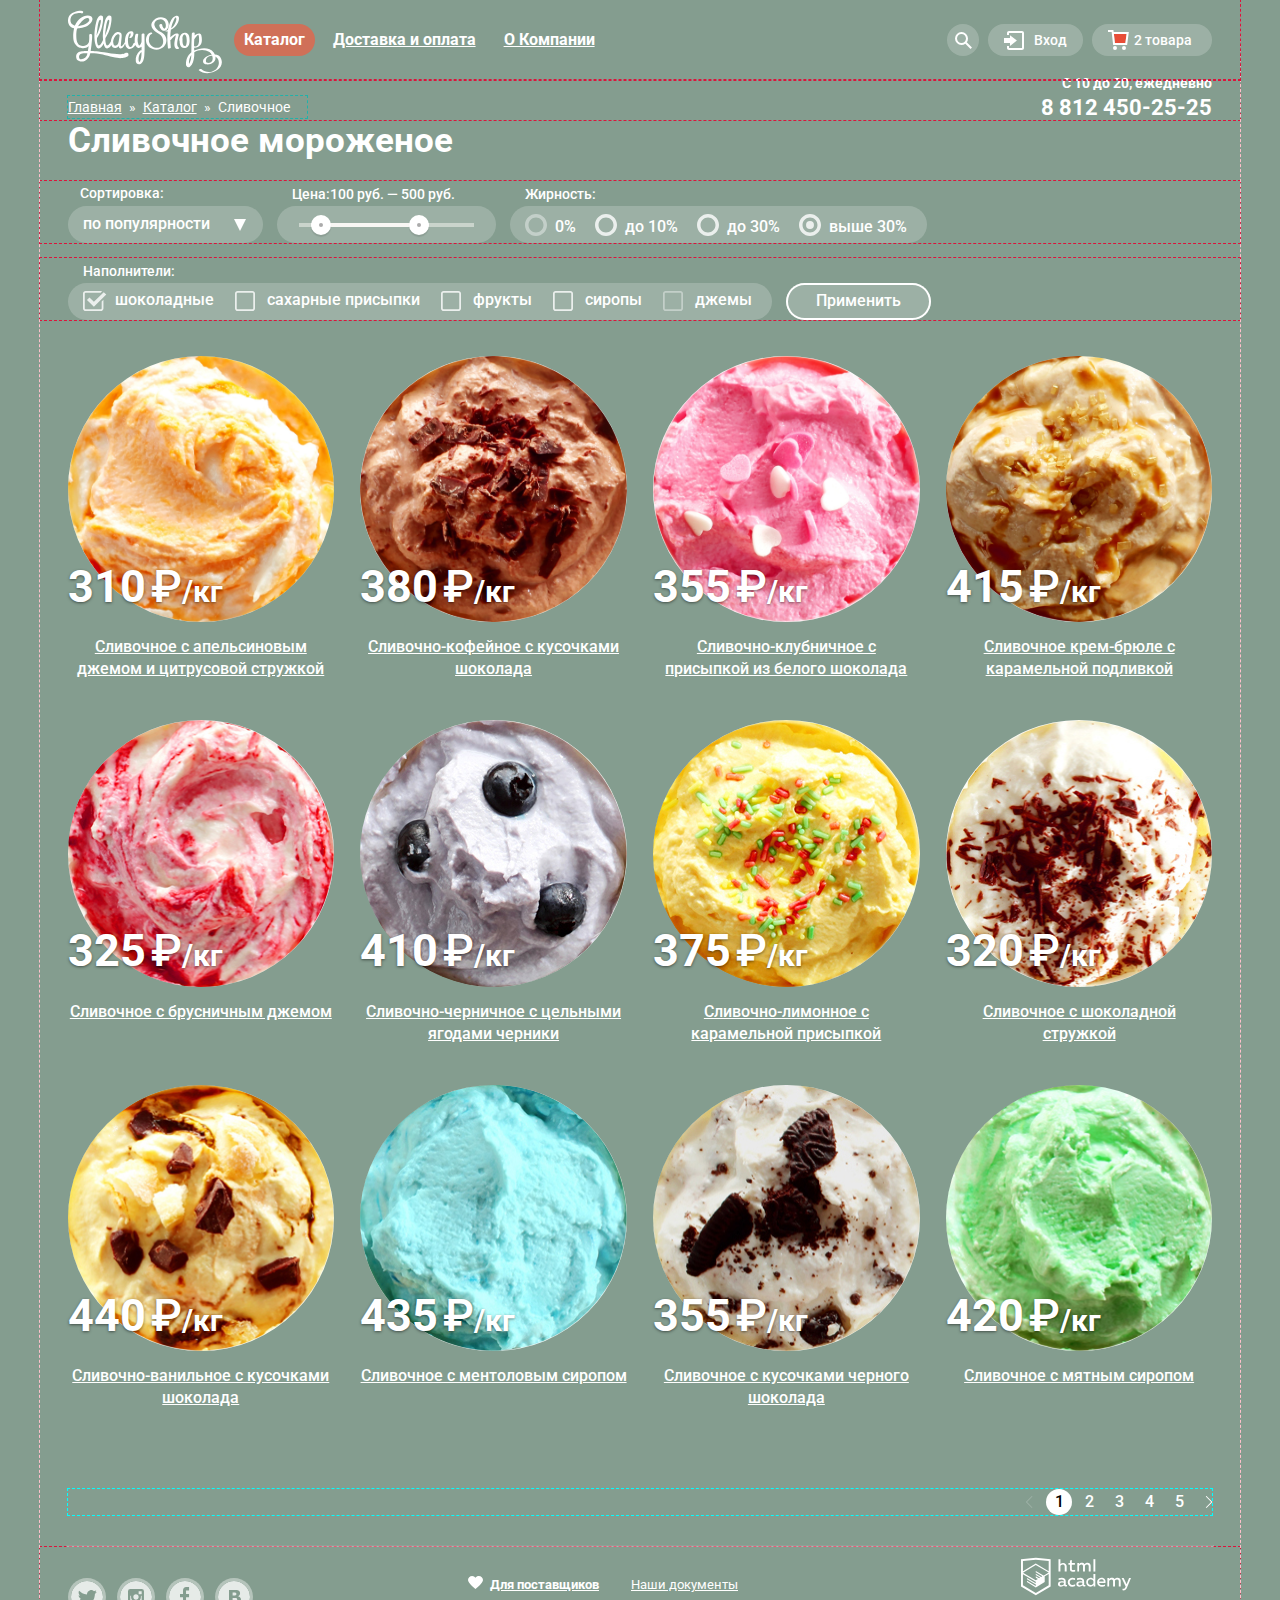
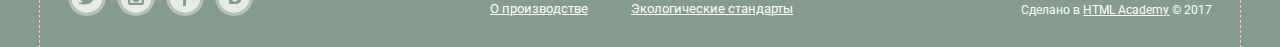
==== catalog.html @ e8a32061 "Исправлены глобальные стили. Сделан фильтр цены в каталоге. Мелкие исправления." ====
<!DOCTYPE html>
<html lang="ru">

<head>
  <meta charset="UTF-8">
  <title>Каталог</title>
  <link href="https://fonts.googleapis.com/css?family=Roboto:400,500,700&amp;subset=cyrillic" rel="stylesheet">
  <link rel="stylesheet" href="css/normalize.min.css">
  <link rel="stylesheet" href="css/style.css">
</head>

<body>
  <div class="page-wrapper">
    <header class="main-header flex-row">
      <a href="index.html" class="main-logo" aria-label="Ссылка на главную страницу">
        <img src="img/gllacy-logo.svg" width="154px" height="64px" alt="Gllacy logo" class="main-logo__img">
      </a>
      <ul class="main-menu" aria-label="Навигация по сайту" tabindex="0">
        <li class="main-menu__item main-menu__item--active">
          <a href="catalog.html">Каталог</a>
          <ul class="main-submenu">
            <li class="main-submenu__item main-submenu__item--lead">
              <a href="#">Новинки</a>
            </li>
            <li class="main-submenu__item main-submenu__item--divider"></li>
            <li class="main-submenu__item main-submenu__item--active">
              <a href="#">Сливочные</a>
            </li>
            <li class="main-submenu__item">
              <a href="#">Щербеты</a>
            </li>
            <li class="main-submenu__item">
              <a href="#">Фруктовый лёд</a>
            </li>
            <li class="main-submenu__item">
              <a href="#">Мелорин</a>
            </li>
          </ul>
        </li>
        <li class="main-menu__item">
          <a href="#">Доставка и оплата</a>
        </li>
        <li class="main-menu__item">
          <a href="#">О Компании</a>
        </li>
      </ul>
      <ul class="user-bar" aria-label="Пользовательское меню" tabindex="0">
        <li class="user-bar__item" tabindex="0">&nbsp;
          <form class="search-form" action="https://echo.htmlacademy.ru">
            <div class="field-text">
              <label class="field-text__label visually-hidden" for="user-bar-search">Поиск по сайту</label>
              <input class="field-text__input" id="user-bar-search" type="search" name="search" placeholder="Что ищем?">
            </div>
          </form>
        </li>

        <li class="user-bar__item" tabindex="0">Вход
          <form class="sign-up-form" action="https://echo.htmlacademy.ru">

            <div class="field-text">
              <label class="field-text__label visually-hidden" for="sign-up-form-name">Электронная почта для входа на сайт</label>
              <input class="field-text__input" id="sign-up-form-name" type="email" name="user" placeholder="Электронная почта">
            </div>

            <div class="field-text">
              <label class="field-text__label visually-hidden" for="sign-up-form-pass">Пароль для входа на сайт</label>
              <input class="field-text__input" id="sign-up-form-pass" type="password" name="password" placeholder="Пароль">
            </div>

            <div class="sign-up-form__control">
              <button class="btn" type="submit">Войти</button>

              <div class="sign-up-form__links">
                <a href="#">Забыли пароль?</a>
                <a href="#">Новая регистрация</a>
              </div>
            </div>
          </form>
        </li>
        <li class="user-bar__item user-bar__item--basket-active" aria-label="Список заказов: товаров 2" tabindex="0">
          2 товара
          <div class="order" aria-label="Карточка товаров" tabindex="0">
            <ul class="order__order-list order-list">
              <li class="order-list__order-item order-item">
                <button class="order-item__remove" aria-label="Удалить товар из списка заказа">&times;</button>
                <img class="order-item__thumb" src="img/ice-cream/popular-icecream-1-small.jpg" alt="Сливочное с апельсиновым джемом и цитрусовой стружкой">
                <p class="order-item__name">Сливочное с апельсиновым джемом и цитрусовой стружкой</p>
                <span class="order-item__qty">1,5 кг x
                  <span class="order-item__price">200<span class="ruble-sign">₽</span></span>
                </span>
                <span class="order-item__cost">300<span class="ruble-sign">₽</span></span>
              </li>
              <li class="order-list__order-item order-item">
                <button class="order-item__remove" aria-label="Удалить товар из списка заказа">&times;</button>
                <img class="order-item__thumb" src="img/ice-cream/popular-icecream-3-small.jpg" alt="Сливочно-клубничное с присыпкой из белого шоколада">
                <p class="order-item__name">Сливочно-клубничное с присыпкой из белого шоколада</p>
                <span class="order-item__qty">1,5 кг x
                  <span class="order-item__price">200<span class="ruble-sign">₽</span></span>
                </span>
                <span class="order-item__cost">300<span class="ruble-sign">₽</span></span>
              </li>
            </ul>
            <p class="order__order-total order-total">Итого:
              <span class="order-total__value">750<span class="ruble-sign">₽</span></span>
            </p>
            <button class="btn order__checkout" type="button">Оформить заказ</button>
          </div>
        </li>
      </ul>
    </header>

    <div class="flex-row below-header-bar">
      <p class="breadcrumbs">
        <a href="#">Главная</a>
        <a href="#">Каталог</a>
        <a href="#">Сливочное</a>
      </p>

      <p class="schedule" aria-label="Режим работы" tabindex="0">С 10 до 20, ежедневно<br>
        <a href="tel:+78214502525" aria-label="Позвоните нам по этому телефону">8 812 450-25-25</a>
      </p>
    </div>

    <main>
      <h1 class="catalog-header">Сливочное мороженое</h1>

      <form class="settings" method="GET" action="https://echo.htmlacademy.ru" aria-label="Настроить фильтрацию товаров">

        <div class="flex-row settings-row">
          <div class="settings__field-select field-select">
            <label class="field-select__label" for="sort">Сортировка:</label>
            <select class="field-select__select" id="sort" name="sorting">
              <option value="byPopular">по популярности</option>
              <option value="inexpensiveFirst">сначала недорогие</option>
              <option value="expensiveFirst">сначала дорогие</option>
              <option value="byFatContent">по жирности</option>
            </select>
          </div>

          <!-- <div class="settings__field-range field-range">
            <label class="field-range__label" for="price-range">Цена:100 руб. — 500 руб.</label>
            <input class="field-range__range" id="price-range" type="range" name="price-range" min="100" max="1000" value="500">
          </div> -->

          <fieldset class="settings__fieldset">
              <legend class="settings__legend">Цена:100 руб. — 500 руб.</legend>
              <div class="settings__field-range field-range">
                <div class="field-range__scale">
                  <div class="field-range__bar"></div>
                </div>
                <div class="field-range__toggle field-range__toggle--min"></div>
                <div class="field-range__toggle field-range__toggle--max"></div>
              </div>

          </fieldset>

          <fieldset class="settings__fieldset" id="fat-content">
            <legend class="settings__legend">Жирность:</legend>

            <div class="settings__fieldset-radio field-radio">
              <input class="field-radio__input" type="radio" name="fat-value" id="fat-zero" value="zero" disabled>
              <label class="field-radio__label" for="fat-zero">0%</label>
            </div>
            <div class="settings__fieldset-radio field-radio">
              <input class="field-radio__input" type="radio" name="fat-value" id="fat-below10" value="below10">
              <label class="field-radio__label" for="fat-below10">до 10%</label>
            </div>
            <div class="settings__fieldset-radio field-radio">
              <input class="field-radio__input" type="radio" name="fat-value" id="fat-below30" value="below30">
              <label class="field-radio__label" for="fat-below30">до 30%</label>
            </div>
            <div class="settings__fieldset-radio field-radio">
              <input class="field-radio__input" type="radio" name="fat-value" id="fat-above30" value="above30" checked>
              <label class="field-radio__label" for="fat-above30">выше 30%</label>
            </div>
          </fieldset>
        </div>

        <div class="flex-row settings-row">
          <fieldset class="settings__fieldset" id="toppings">
            <legend class="settings__legend">Наполнители:</legend>

            <div class="settings__fieldset-checkbox field-checkbox">
              <input class="field-checkbox__input" type="checkbox" name="topping" id="topping-chocolate" value="chocolate" checked>
              <label class="field-checkbox__label" for="topping-chocolate">шоколадные</label>
            </div>
            <div class="settings__fieldset-checkbox field-checkbox">
              <input class="field-checkbox__input" type="checkbox" name="topping" id="topping-sugar" value="sugar">
              <label class="field-checkbox__label" for="topping-sugar">сахарные присыпки</label>
            </div>
            <div class="settings__fieldset-checkbox field-checkbox">
              <input class="field-checkbox__input" type="checkbox" name="topping" id="topping-fruit" value="fruit">
              <label class="field-checkbox__label" for="topping-fruit">фрукты</label>
            </div>
            <div class="settings__fieldset-checkbox field-checkbox">
              <input class="field-checkbox__input" type="checkbox" name="topping" id="topping-syrup" value="syrup">
              <label class="field-checkbox__label" for="topping-syrup">сиропы</label>
            </div>
            <div class="settings__fieldset-checkbox field-checkbox">
              <input class="field-checkbox__input" type="checkbox" name="topping" id="topping-jam" value="jam" disabled>
              <label class="field-checkbox__label" for="topping-jam">джемы</label>
            </div>
          </fieldset>

          <button class="settings__btn" type="submit" aria-label="Применить фильтры">Применить</button>
        </div>

      </form>


      <section class="catalog">

        <div class="shopping-card">
          <img src="img/ice-cream/popular-icecream-1.jpg" width="267" height="267" class="shopping-card__img" alt="Сливочное с апельсиновым джемом и цитрусовой стружкой">
          <p class="shopping-card__cost">310<span class="ruble-sign">₽</span></p>
          <a href="#">Сливочное с апельсиновым джемом и цитрусовой стружкой</a>
          <button class="btn" type="button">Быстрый просмотр</button>
        </div>
        <div class="shopping-card">
          <img src="img/ice-cream/popular-icecream-2.jpg" width="267" height="267" class="shopping-card__img" alt="Сливочно-кофейное с кусочками шоколада">
          <p class="shopping-card__cost">380<span class="ruble-sign">₽</span></p>
          <a href="#">Сливочно-кофейное с кусочками шоколада
          </a>
          <button class="btn" type="button">Быстрый просмотр</button>
        </div>
        <div class="shopping-card">
          <img src="img/ice-cream/popular-icecream-3.jpg" width="267" height="267" class="shopping-card__img" alt="Сливочно-клубничное с присыпкой из белого шоколада">
          <p class="shopping-card__cost">355<span class="ruble-sign">₽</span></p>
          <a href="#">Сливочно-клубничное с присыпкой из белого шоколада
          </a>
          <button class="btn" type="button">Быстрый просмотр</button>
        </div>
        <div class="shopping-card">
          <img src="img/ice-cream/popular-icecream-4.jpg" width="267" height="267" class="shopping-card__img" alt="Сливочное крем-брюле с карамельной подливкой">
          <p class="shopping-card__cost">415<span class="ruble-sign">₽</span></p>
          <a href="#">Сливочное крем-брюле с карамельной подливкой
          </a>
          <button class="btn" type="button">Быстрый просмотр</button>
        </div>

        <div class="shopping-card">
          <img src="img/ice-cream/catalog-icecream-1.jpg" width="267" height="267" class="shopping-card__img" alt="Сливочное с брусничным джемом">
          <p class="shopping-card__cost">325<span class="ruble-sign">₽</span></p>
          <a href="#">Сливочное с брусничным джемом</a>
          <button class="btn" type="button">Быстрый просмотр</button>
        </div>
        <div class="shopping-card">
          <img src="img/ice-cream/catalog-icecream-2.jpg" width="267" height="267" class="shopping-card__img" alt="Сливочно-черничное с цельными ягодами черники">
          <p class="shopping-card__cost">410<span class="ruble-sign">₽</span></p>
          <a href="#">Сливочно-черничное с цельными ягодами черники</a>
          <button class="btn" type="button">Быстрый просмотр</button>
        </div>
        <div class="shopping-card">
          <img src="img/ice-cream/catalog-icecream-3.jpg" width="267" height="267" class="shopping-card__img" alt="Сливочно-лимонное с карамельной присыпкой">
          <p class="shopping-card__cost">375<span class="ruble-sign">₽</span></p>
          <a href="#">Сливочно-лимонное с карамельной присыпкой</a>
          <button class="btn" type="button">Быстрый просмотр</button>
        </div>
        <div class="shopping-card">
          <img src="img/ice-cream/catalog-icecream-4.jpg" width="267" height="267" class="shopping-card__img" alt="Сливочное с шоколадной стружкой">
          <p class="shopping-card__cost">320<span class="ruble-sign">₽</span></p>
          <a href="#">Сливочное с шоколадной стружкой
          </a>
          <button class="btn" type="button">Быстрый просмотр</button>
        </div>

        <div class="shopping-card">
          <img src="img/ice-cream/catalog-icecream-5.jpg" width="267" height="267" class="shopping-card__img" alt="Сливочно-ванильное с кусочками шоколада">
          <p class="shopping-card__cost">440<span class="ruble-sign">₽</span></p>
          <a href="#">Сливочно-ванильное с кусочками шоколада</a>
          <button class="btn" type="button">Быстрый просмотр</button>
        </div>
        <div class="shopping-card">
          <img src="img/ice-cream/catalog-icecream-6.jpg" width="267" height="267" class="shopping-card__img" alt="Сливочноe с ментоловым сиропом">
          <p class="shopping-card__cost">435<span class="ruble-sign">₽</span></p>
          <a href="#">Сливочноe с ментоловым сиропом
          </a>
          <button class="btn" type="button">Быстрый просмотр</button>
        </div>
        <div class="shopping-card">
          <img src="img/ice-cream/catalog-icecream-7.jpg" width="267" height="267" class="shopping-card__img" alt="Сливочное с кусочками черного шоколада">
          <p class="shopping-card__cost">355<span class="ruble-sign">₽</span></p>
          <a href="#">Сливочное с кусочками черного шоколада
          </a>
          <button class="btn" type="button">Быстрый просмотр</button>
        </div>
        <div class="shopping-card">
          <img src="img/ice-cream/catalog-icecream-8.jpg" width="267" height="267" class="shopping-card__img" alt="Сливочное с мятным сиропом">
          <p class="shopping-card__cost">420<span class="ruble-sign">₽</span></p>
          <a href="#">Сливочное с мятным сиропом
          </a>
          <button class="btn" type="button">Быстрый просмотр</button>
        </div>


      </section>

      <p class="catalog-pagination" aria-label="Навигация по страницам каталога" tabindex="0">
        <a href="#" class="catalog-pagination__item catalog-pagination__item--disabled catalog-pagination__item--arrow-prev" aria-label="Перейти на предыдущую страницу">&nbsp;</a>
        <a href="#" class="catalog-pagination__item catalog-pagination__item--current" aria-label="Вы находитесь на странице 1">1</a>
        <a href="#" class="catalog-pagination__item" aria-label="Перейти на страницу 2">2</a>
        <a href="#" class="catalog-pagination__item" aria-label="Перейти на страницу 3">3</a>
        <a href="#" class="catalog-pagination__item" aria-label="Перейти на страницу 4">4</a>
        <a href="#" class="catalog-pagination__item" aria-label="Перейти на страницу 5">5</a>
        <a href="#" class="catalog-pagination__item catalog-pagination__item--arrow-next" aria-label="Перейти на следующую страницу">&nbsp;</a>
      </p>

    </main>

    <hr class="line-above-footer">

    <footer class="main-footer flex-row">

      <ul class="socials" aria-label="Gllacy в социальных сетях" tabindex="0">
        <li class="socials__item">
          <a href="https://twitter.com/htmlacademy_ru" aria-label="Мы в Twitter" target="_blank"></a>
        </li>
        <li class="socials__item">
          <a href="https://www.instagram.com/htmlacademy/" aria-label="Мы в Instagram" target="_blank"></a>
        </li>
        <li class="socials__item">
          <a href="https://www.facebook.com/htmlacademy" aria-label="Мы на Facebook" target="_blank"></a>
        </li>
        <li class="socials__item">
          <a href="https://vk.com/intensive_htmlcss_20" aria-label="Мы в Контакте" target="_blank"></a>
        </li>
      </ul>

      <ul class="doc-links" aria-label="Здесь ссылки на информацию, которая может быть вам полезна" tabindex="0">
        <li class="doc-links__item">
          <a href="#">Для поставщиков</a>
        </li>

        <li class="doc-links__item">
          <a href="#">О производстве</a>
        </li>

        <li class="doc-links__item">
          <a href="#">Наши документы</a>
        </li>

        <li class="doc-links__item">
          <a href="#">Экологические стандарты</a>
        </li>
      </ul>

      <p class="copyright">
        <a href="https://htmlacademy.ru/intensive/htmlcss">
          <img src="img/htmlacademy-logo.svg" width="110" height="39" alt="HTML Academy logo">
        </a>
        <br> Сделано в
        <a href="https://htmlacademy.ru/intensive/htmlcss">HTML Academy</a> &copy; 2017
      </p>

    </footer>

  </div>
</body>

</html>
---- css/style.css ----
:root {
  box-sizing: border-box;
  font: 400 16px / 22px "Roboto", Helvetica, Arial, sans-serif;
}

*,
*::before,
*::after {
  box-sizing: inherit;
  font-family: inherit;
}

.visually-hidden {
  position: absolute;
  width: 1px;
  height: 1px;
  margin: -1px;
  clip: rect(0 0 0 0);
}

/* ₽ символ рубля - чтоб не потерять :)) */

/* body {
  display: flex;
  flex-flow: row nowrap;
  justify-content: center;
  background: rgb(132, 157, 143);
} */

body {
  margin: 0;
  background: rgb(132, 157, 143);
}

.page-wrapper {
  /*
  display: flex;
  flex-flow: column wrap; */
  min-width: 900px;
  max-width: 1200px;
  margin: 0 auto;
  outline: 1px dashed pink;
}

.flex-row {
  display: flex;
  flex-flow: row nowrap;
  justify-content: space-between;
  align-self: stretch;
  outline: 1px dashed crimson;
}

.flex-row>* {
  margin-right: 2.2%;
}

.flex-row>*:first-child {
  margin-left: 2.3%;
}

.flex-row>*:last-child {
  margin-right: 2.3%;
}

/* ------------------ #Buttons ------------------ */

.btn {
  height: 44px;
  padding: 0 24px;
  font-weight: bold;
  font-size: 18px;
  color: white;
  text-shadow: none;
  background: linear-gradient(to top, #e72f35, #f26843);
  border: none;
  border-radius: 32px;
  box-shadow: 0 2px 2px rgba(172, 16, 0, 0.54);
}

.btn:hover,
.btn:focus {
  background: linear-gradient(to top, rgba(231, 47, 53, 0.8), rgba(242, 104, 67, 0.8)), white;
  box-shadow: 0 1px 2px #ac1000;
}

.btn:active {
  color: #fceeec;
  background: linear-gradient(to top, rgba(231, 47, 53, 0.93), rgba(242, 104, 67, 0.93)), black;
  box-shadow: inset 0 1px 2px #952718;
}

.btn--big {
  height: 64px;
  padding: 0 40px;
  font-size: 32px;
  text-shadow: 0 2px 5px rgba(160, 32, 11, 0.76);
  box-shadow: 0 2px 2px rgba(172, 16, 0, 0.64);
}

.btn--big:hover {
  box-shadow: 0 2px 2px #ac1000;
}

.btn--big:active {
  box-shadow: inset 0 2px 2px #952718;
}

/* ------------------ #Inputs ------------------ */

.field-text__input,
.field-textarea {
  height: 44px;
  padding: 0 10px;
  font-weight: 700;
  font-size: 16px;
  color: #323232;
  background-color: white;
  border-width: 0;
  border-radius: 5px;
  box-shadow: inset 0 0 0 1px rgba(178, 178, 178, 0.52);
}

.field-text__input:hover,
.field-textarea:hover {
  box-shadow: inset 0 0 0 2px rgba(154, 154, 154, 0.52);
}

.field-text__input:focus,
.field-textarea:focus {
  outline: none;
  box-shadow: inset 0 0 0 2px rgba(46, 136, 228, 0.52);
}

.field-text__input:focus::-webkit-input-placeholder,
.field-textarea:focus::-webkit-input-placeholder {
  color: transparent;
}

.field-text__input:focus::-ms-input-placeholder,
.field-textarea:focus::-ms-input-placeholder {
  color: transparent;
}

.field-text__input:focus:-ms-input-placeholder,
.field-textarea:focus:-ms-input-placeholder {
  color: transparent;
}

.field-text__input:focus::placeholder,
.field-textarea:focus::placeholder {
  color: transparent;
}

.field-text__input::-webkit-input-placeholder,
.field-textarea::-webkit-input-placeholder {
  font-weight: 400;
  font-size: 16px;
  color: #999999;
}

.field-text__input::-ms-input-placeholder,
.field-textarea::-ms-input-placeholder {
  font-weight: 400;
  font-size: 16px;
  color: #999999;
}

.field-text__input:-ms-input-placeholder,
.field-textarea:-ms-input-placeholder {
  font-weight: 400;
  font-size: 16px;
  color: #999999;
}

.field-text__input::placeholder,
.field-textarea::placeholder {
  font-weight: 400;
  font-size: 16px;
  color: #999999;
}

/* весь этот адский кошмар с префиксами в 4 наката потому что есл их все собрать вместе, то не рабоатет ничего совсем :((( */

.field-textarea {
  width: 100%;
  min-height: 155px;
  padding-top: 10px;
  resize: none;
  /*  max-height: 50vh; */
}

/* ------------------ #Anchors ------------------ */

.page-wrapper a {
  font-weight: 500;
  color: white;
  text-decoration: underline;
}

.page-wrapper a:hover {
  font-weight: 500;
  color: #ffbc9e;
  text-decoration: underline;
}

.page-wrapper a:active {
  font-weight: 500;
  color: #ffbc9e;
  text-decoration: underline;
}

/* ------------------ #Header ------------------ */

.main-header {
  position: relative;
  justify-content: flex-start;
  align-items: center;
}

.main-logo {
  display: block;
  max-height: fit-content;
  margin: 0;
  margin-top: 10px;
}

.main-logo__img {
  margin: 0;
}

/* ------------------ #Main-menu ------------------ */

.main-menu {
  display: flex;
  margin: 0;
  margin-left: 12px;
  padding: 0;
  list-style: none;
}

.main-menu__item {
  position: relative;
  display: flex;
  align-items: center;
  margin: 0;
  margin-right: 8px;
  padding: 0 10px;
}

.main-menu__item>a {
  font-weight: 700;
  line-height: 32px;
}

.main-menu__item:hover {
  background: rgb( 247, 246, 243);
  border: none;
  border-radius: 40px;
}

.main-menu__item:hover>a {
  font-weight: 700;
  color: #323232;
  text-decoration: none;
}

.main-menu__item:active {
  background: rgb( 237, 237, 237);
  box-shadow: inset 0 2px 1px 0 #696969;
}

.main-menu__item:active>a {
  font-weight: 700;
  color: #323232;
  text-decoration: none;
}

.main-menu__item--active {
  background: rgb( 208, 112, 88);
  border: none;
  border-radius: 40px;
}

.main-menu__item--active>a {
  font-weight: 700;
  color: white;
  text-decoration: none;
}

.main-menu__item:hover::after {
  content: "";
  position: absolute;
  top: 30px;
  left: 0;
  display: block;
  width: 100%;
  height: 10px;
  background: transparent;
}

.main-menu__item:hover .main-submenu {
  display: block;
}

/* ------------------ #Main-submenu ------------------ */

.main-submenu {
  position: absolute;
  top: 40px;
  left: -10px;
  z-index: 2;
  display: none;
  margin: 0;
  padding: 5px 0;
  list-style: none;
  background: rgb( 248, 247, 244);
  border: none;
  border-radius: 5px;
  box-shadow: 0 20px 20px 0 rgba( 0, 0, 0, 0.4);
}

.main-submenu__item {
  display: flex;
  align-items: center;
  margin: 5px 0;
  white-space: nowrap;
  outline: 0 dashed blue;
}

.main-submenu__item a {
  display: block;
  padding: 0 20px;
  font-weight: 400;
  line-height: 30px;
  color: #323232;
  text-decoration: none;
}

.main-submenu__item:hover {
  background: rgb( 251, 222, 215);
}

.main-submenu__item:hover a {
  font-weight: 400;
  color: #323232;
  text-decoration: none;
}

.main-submenu__item:active {
  background: rgb( 246, 181, 165);
}

.main-submenu__item:active a {
  font-weight: 400;
  color: #323232;
  text-decoration: none;
}

.main-submenu__item--active {
  background: rgb( 208, 112, 88);
}

.main-submenu__item--active a {
  font-weight: 400;
  color: white;
  text-decoration: none;
}

.main-submenu__item--lead a {
  font-weight: 700;
  text-decoration: none;
}

.main-submenu__item--lead:hover a {
  font-weight: 700;
  text-decoration: none;
}

.main-submenu__item--divider {
  display: block;
  height: 1px;
}

.main-submenu__item--divider::before {
  content: "";
  display: block;
  width: auto;
  height: 1px;
  margin: 0 9px;
  background: rgb(208, 209, 206);
}

/* ------------------ #User-bar ------------------ */

.user-bar {
  display: flex;
  margin: 0;
  margin-left: auto;
  padding: 0;
  list-style: none;
}

.user-bar__item {
  position: relative;
  height: 32px;
  margin-left: 9px;
  padding: 8px 16px;
  font-weight: 500;
  font-size: 14px;
  line-height: 16px;
  color: white;
  background-color: rgba(255, 255, 255, 0.2);
  border: none;
  border-radius: 40px;
}

.user-bar__item:nth-of-type(1) {
  width: 32px;
  padding: 8px 0;
  background-image: url("../img/search-icon.svg");
  background-repeat: no-repeat;
  background-position: 8px center;
}

.user-bar__item:nth-of-type(2) {
  min-width: 32px;
  padding-left: 46px;
  background-image: url("../img/enter-icon.svg");
  background-repeat: no-repeat;
  background-position: 16px center;
}

.user-bar__item:nth-of-type(3) {
  min-width: 116px;
  padding-left: 44px;
  background-image: url("../img/basket-icon.svg");
  background-repeat: no-repeat;
  background-position: 16px center;
}

.user-bar__item:nth-of-type(3).user-bar__item--basket-active {
  min-width: 120px;
  padding-left: 42px;
  background-image: url("../img/basket-icon-active.svg");
  background-repeat: no-repeat;
  background-position: 16px center;
}

.user-bar__item:hover {
  color: #323232;
  background-color: rgba(248, 247, 244, 1);
}

.user-bar__item:hover:nth-of-type(1) {
  background-image: url("../img/search-icon-dark.svg");
}

.user-bar__item:hover:nth-of-type(2) {
  background-image: url("../img/enter-icon-dark.svg");
}

.user-bar__item:hover:nth-of-type(3) {
  background-image: url("../img/basket-icon-dark.svg");
}

.user-bar__item:nth-of-type(3).user-bar__item--basket-active:hover {
  background-image: url("../img/basket-icon-active-dark.svg");
}

.user-bar__item:hover::after {
  content: "";
  position: absolute;
  top: 30px;
  left: -20%;
  display: block;
  width: 120%;
  height: 10px;
  background: transparent;
}

/* ------------------ #Search, #SignUp ------------------ */

.search-form,
.sign-up-form,
.order {
  z-index: 2;
  display: none;
  padding: 20px 16px;
  background-color: rgb( 248, 247, 244);
  border-radius: 6px;
  box-shadow: 0 20px 20px 0 rgba( 0, 0, 0, 0.4);
}

.user-bar__item:hover .search-form {
  position: absolute;
  top: 40px;
  right: 0;
  display: block;
  width: 340px;
}

.search-form .field-text__input {
  width: 100%;
}

/*  ------------- #Sign-up-form ------------- */

.user-bar__item:hover .sign-up-form {
  position: absolute;
  top: 40px;
  right: 0;
  display: flex;
  flex-flow: column wrap;
  width: 280px;
}

.sign-up-form>*:not(:last-child) {
  margin-bottom: 20px;
}

.sign-up-form .field-text__input {
  width: 100%;
}

.sign-up-form .btn {
  margin-right: auto;
}

.sign-up-form__control {
  display: flex;
  flex-flow: row nowrap;
  justify-content: space-between;
}

.sign-up-form__links {
  display: flex;
  flex-flow: column nowrap;
  justify-content: space-around;
}

.sign-up-form__links a {
  color: #323232;
}

.sign-up-form__links a:hover {
  color: #e84d37;
}

/* ------------------ #Order ------------------ */

.user-bar__item:hover .order {
  position: absolute;
  top: 40px;
  right: 0;
  display: block;
}

/* ------------------ #Catalog-heading ------------------ */

.catalog-header {
  margin: 0;
  margin-bottom: 0;
  margin-left: 2.3%;
  font-weight: 700;
  font-size: 35px;
  line-height: 41px;
  color: white;
}

/* ------------------ #Breadcrumbs ------------------ */

.breadcrumbs {
  align-self: flex-start;
  margin: 0;
  margin-top: 16px;
  outline: 1px dashed lightseagreen;
}

.breadcrumbs a {
  position: relative;
  display: inline-flex;
  margin-right: 17px;
  font-weight: 400;
  font-size: 14px;
  line-height: 16px;
  text-decoration: underline;
}

.breadcrumbs a:hover {
  display: inline-flex;
  font-weight: 400;
  font-size: 14px;
  line-height: 16px;
}

.breadcrumbs a:last-of-type {
  text-decoration: none;
}

.breadcrumbs a:not(:last-of-type)::after {
  content: "»";
  position: absolute;
  top: 0;
  right: -19px;
  display: flex;
  justify-content: center;
  width: 16px;
  margin: 0;
  font-size: 14px;
  line-height: 16px;
  color: white;
}

/* ------------------ #Schedule ------------------ */

.schedule {
  max-height: fit-content;
  margin: 0;
  margin-top: -10px;
  margin-right: 2.3%;
  font-weight: 700;
  font-size: 14px;
  line-height: 26px;
  text-align: right;
  color: white;
}

.schedule a {
  font-weight: 700;
  font-size: 22px;
  line-height: 24px;
  color: white;
  text-decoration: none;
}

.schedule a:hover {
  font-weight: 700;
  font-size: 22px;
  line-height: 24px;
  color: white;
  text-decoration: none;
}

/* ------------------ #Promo ------------------ */

.promo {
  margin-bottom: 40px;
}

.promo-case {
  display: flex;
  flex-basis: 46.6%;
  flex-flow: column nowrap;
  justify-content: flex-start;
  min-height: 230px;
  padding: 20px;
  font-weight: 700;
  color: white;
  border-radius: 15px;
}

.promo-case__slogan {
  font-size: 35px;
  line-height: 35px;
}

.promo-case__lead {
  font-size: 18px;
  line-height: 22px;
}

.promo-case:first-of-type {
  margin-left: 2.3%;
  background-color: crimson;
  background-image: url("../img/bg/raspberries-bg.jpg");
  background-position: center center;
}

.promo-case:last-of-type {
  background-color: brown;
  background-image: url("../img/bg/chocolate-bg.jpg");
  background-position: center center;
}

.promo-case .btn {
  align-self: flex-end;
  margin-top: auto;
  margin-bottom: 4px;
}

/* ------------------ #Shopping-card ------------------ */

.shopping-card {
  position: relative;
  display: flex;
  flex-basis: 22.2%;
  flex-direction: column;
  justify-content: flex-start;
  align-items: center;
  margin-bottom: 40px;
  text-align: center;
}

.shopping-card:hover {
  z-index: 33;
  margin-bottom: -35px;
  padding-bottom: 75px;
}

.shopping-card:hover::after {
  content: "";
  position: absolute;
  bottom: 0;
  left: -5%;
  z-index: -1;
  display: block;
  width: 110%;
  height: calc(100% + 6px);
  background: rgba(255, 255, 255, 0.2);
  border: none;
  border-radius: 5px;
  box-shadow: 0 20px 20px 0 rgba( 0, 0, 0, 0.4);
}

.shopping-card__cost {
  position: absolute;
  top: 175px;
  left: 0;
  align-self: flex-start;
  font-weight: bold;
  font-size: 45px;
  color: white;
  text-shadow: 0 1px 3px rgba(0, 0, 0, 0.5);
}

.shopping-card:hover .shopping-card__cost {
  position: absolute;
  top: 175px;
  left: 0;
}

.shopping-card__cost::after {
  content: "/кг";
  font-size: 30px;
}

.shopping-card__schild-hit {
  position: absolute;
  top: 0;
  left: 0;
  width: 61px;
  height: 61px;
  background: url("../img/hit-shield.svg");
}

.ruble-sign {
  display: inline-flex;
  font-weight: 500;
  text-indent: 5px;
}

.shopping-card__img {
  align-self: stretch;
  width: 100%;
  max-width: 100%;
  height: auto;
  margin-bottom: 14px;
  background: rebeccapurple;
  border-radius: 300px;
}

.shopping-card .btn {
  display: none;
}

.shopping-card:hover .btn {
  position: absolute;
  bottom: 20px;
  display: block;
}

/* ------------------ #Advantages ------------------ */

.advantages {
  display: flex;
  flex-flow: row wrap;
  justify-content: space-between;
  margin-right: 2.3%;
  margin-bottom: 40px;
  margin-left: 2.3%;
  padding: 18px;
  background-color: tan;
  background-image: url("../img/bg/waffle-pattern.jpg");
  border: none;
  border-radius: 15px;
}

.advantages__title {
  flex-basis: 100%;
  margin-top: 5px;
  margin-bottom: 5px;
  font-weight: 500;
  font-size: 24px;
  line-height: 30px;
  color: rgb( 50, 50, 50);
}

.advantages__item {
  position: relative;
  flex-basis: 41.5%;
  margin-bottom: 4px;
  margin-left: 58px;
  font-size: 16px;
  line-height: 23px;
  color: rgb( 50, 50, 50);
}

.advantages__item::before {
  content: "";
  position: absolute;
  top: -10px;
  left: -56px;
  display: block;
  width: 49px;
  height: 49px;
  border-radius: 50px;
}

.advantages__item:nth-of-type(1)::before {
  background-image: url("../img/advantages/ice-cream-icon.svg");
}

.advantages__item:nth-of-type(2)::before {
  background-image: url("../img/advantages/cow-icon.svg");
}

.advantages__item:nth-of-type(3)::before {
  background-image: url("../img/advantages/leaf-icon.svg");
}

.advantages__item:nth-of-type(4)::before {
  background-image: url("../img/advantages/your-eyes-cold-as-ice-icon-lalala.svg");
}

/* ------------------ #Blog ------------------ */

.blog-post {
  display: flex;
  flex-basis: 46.6%;
  flex-flow: column nowrap;
  justify-content: flex-start;
  min-height: 220px;
  padding: 20px;
  color: #323232;
  background-color: white;
  background-image: url("../img/bg/strawberry-bg.jpg");
  background-repeat: no-repeat;
  background-position: 120% 20%;
  background-size: 70%;
  border-radius: 15px;
  justify-self: flex-start;
}

.blog-post b {
  font-weight: 500;
}

.blog-post .blog-post__link {
  display: block;
  max-width: 55%;
  margin-top: 5px;
  font-weight: bold;
  font-size: 24px;
  line-height: 30px;
  color: #323232;
}

.blog-post .blog-post__link:hover {
  font-weight: bold;
  color: #e84d37;
}

/* ------------------ #Subscribe ------------------ */

.subscribe {
  flex-basis: 46.6%;
  min-height: 220px;
  padding: 6px;
  background-color: cornflowerblue;
  background-color: rgb(248, 247, 244);
  background-image: repeating-linear-gradient( -45deg, transparent, transparent 7px, rgb(254, 158, 144) 7px, rgb(254, 158, 144) 14px, transparent 14px, transparent 21px, rgb(146, 205, 255) 21px, rgb(146, 205, 255) 28px);
  border: none;
  border-radius: 15px;
  justify-self: flex-end;
}

.subscribe-inner {
  width: 100%;
  height: 100%;
  padding: 20px;
  background-color: rgb(248, 247, 244);
  border-radius: 10px;
}

.subscribe-inner p {
  margin-top: 10px;
  margin-bottom: 35px;
  color: rgb(90, 90, 90);
}

.subscribe-form {
  display: flex;
  flex-flow: row nowrap;
}

.subscribe-form .field-text {
  flex-basis: 100%;
  margin-right: 10px;
}

.subscribe-form .field-text__input {
  width: 100%;
}

/* ------------------ #Map ------------------ */

.map {
  position: relative;
  min-height: 430px;
  margin-top: 40px;
  background-image: url("img/bg/map-raster-image.jpg");
  outline: 0 dashed aqua;
}

/* ------------------ #Contact ------------------ */

.contact {
  position: absolute;
  top: 14%;
  right: 2.3%;
  display: flex;
  flex-flow: column nowrap;
  justify-content: space-between;
  align-self: center;
  width: 303px;
  height: 70%;
  padding: 28px 25px;
  background-color: white;
  border-radius: 15px;
}

.contact small {
  font-size: 14px;
  line-height: 20px;
}

.contact address {
  margin-bottom: 14px;
  font-style: normal;
}

.contact b {
  font-size: 18px;
  line-height: 24px;
}

.contact a {
  font-size: 18px;
  line-height: 22px;
  color: black;
  text-decoration: none;
}

.contact .btn {
  margin-top: 25px;
}

/* ------------------ #Footer ------------------ */

.main-footer {
  align-items: center;
  min-height: 100px;
}

/* ------------------ #Socials ------------------ */

.socials {
  display: flex;
  margin: 0;
  padding: 0;
  list-style: none;
}

.socials__item {
  display: block;
  margin-right: 11px;
}

.socials__item a {
  display: block;
  width: 32px;
  height: 32px;
  margin: 3px;
  background-repeat: no-repeat;
  background-position: center;
  background-size: 32px 32px;
  border: none;
  border-radius: 32px;
  box-shadow: 0 0 0 3px rgba( 255, 255, 255, 0.5);
  opacity: 0.8;
}

.socials__item a[href*="twitter.com"] {
  background-image: url("../img/socials/twitter-icon.svg");
}

.socials__item a[href*="instagram.com"] {
  background-image: url("../img/socials/instagram-icon.svg");
}

.socials__item a[href*="facebook.com"] {
  background-image: url("../img/socials/facebook-icon.svg");
}

.socials__item a[href*="vk.com"] {
  background-image: url("../img/socials/vkontakte-icon.svg");
}

.socials__item a:hover {
  box-shadow: 0 0 0 3px rgba( 255, 255, 255, 0.7);
  opacity: 1;
}

.socials__item a:active {
  box-shadow: 0 0 0 3px rgba( 255, 255, 255, 0.7);
  opacity: 0.8;
}

/* ------------------ #Doc-links ------------------ */

.doc-links {
  display: flex;
  flex-flow: column wrap;
  align-content: center;
  max-height: 50px;
  margin: 0;
  margin-left: 30px;
  padding: 0;
  list-style: none;
}

.doc-links__item {
  position: relative;
  display: inline-flex;
  margin-right: 32px;
  font-size: 13px;
  line-height: 24px;
}

.doc-links__item a {
  font-weight: 400;
}

.doc-links__item a:hover {
  font-weight: 400;
}

.doc-links__item:first-child a {
  font-weight: 700;
}

.doc-links__item:first-child::before {
  content: "";
  position: absolute;
  top: 0;
  left: -24px;
  display: block;
  width: 19px;
  height: 19px;
  background-image: url("../img/heart-icon.svg");
  background-repeat: no-repeat;
  background-position: center;
  background-size: 15px 13px;
}

/* ------------------ #Copyright ------------------ */

.copyright {
  margin-top: 0;
  margin-bottom: 18px;
  font-size: 12px;
  line-height: 18px;
  color: white;
}

.copyright a {
  font-weight: 400;
}

.copyright a:hover {
  font-weight: 400;
}

.copyright a:first-child {
  text-decoration: none;
}

/* ------------------ #Modal, #Get-in-touch ------------------ */

.modal {
  position: fixed;
  top: 0;
  right: 0;
  bottom: 0;
  left: 0;
  z-index: 9999;
  display: none;
  /* flex */
  flex-flow: row nowrap;
  justify-content: space-around;
  background: rgba(0, 0, 0, 0.3);
}

.get-in-touch {
  position: relative;
  display: flex;
  flex-flow: column nowrap;
  justify-content: space-between;
  align-items: flex-start;
  align-self: center;
  width: 478px;
  padding: 24px;
  background: #f8f7f4;
  border: none;
  border-radius: 10px;
}

.get-in-touch b {
  margin-bottom: 20px;
  font-size: 24px;
  line-height: 28px;
}

.get-in-touch-form {
  display: flex;
  flex-flow: column nowrap;
  justify-content: space-between;
  align-items: flex-start;
  align-self: stretch;
}

.get-in-touch-form .btn {
  align-self: flex-end;
}

.get-in-touch-form *:not(:last-child) {
  margin-bottom: 20px;
}

.get-in-touch-form .field-text__input {
  width: 267px;
}

.get-in-touch .close-modal {
  position: absolute;
  top: 20px;
  right: 20px;
  width: 20px;
  height: 20px;
  font-size: 40px;
  background: transparent;
  background-image: url("../img/x-icon.svg");
  background-repeat: no-repeat;
  background-position: center center;
  background-size: 100% 100%;
  border: none;
}

/* ------------------ #Settings ------------------ */

.settings {
  margin-top: 20px;
}

.flex-row.settings-row {
  justify-content: flex-start;
  align-items: flex-end;
  height: 62px;
  margin-bottom: 15px;
}

.settings__fieldset {
  position: relative;
  height: 37px;
  margin: 0;
  margin-right: 14px;
  padding: 0 15px;
  padding-top: 8px;
  background: rgba(255, 255, 255, 0.2);
  border: none;
  border-radius: 40px;
}

.settings__field-select {
  margin-right: 14px;
}

.settings__fieldset-radio,
.settings__fieldset-checkbox {
  display: inline-flex;
}

.field-select__label,
.settings__legend {
  display: block;
  margin-bottom: 5px;
  margin-left: 12px;
  font-weight: 500;
  font-size: 14px;
  line-height: 16px;
  color: white;
}

.settings__legend {
  position: absolute;
  top: -20px;
  left: 15px;
  margin-left: 0;
}

/* ------------------ #Settings-#Select ------------------ */

.field-select__select {
  width: 195px;
  height: 37px;
  padding: 0 15px;
  font-weight: 500;
  color: white;
  background-color: rgba(255, 255, 255, 0.2);
  background-image: url("../img/icon-down-dir.svg");
  background-repeat: no-repeat;
  background-position: 166px center;
  background-size: 12px 12px;
  border: none;
  border-radius: 40px;
  -webkit-appearance: none;
  -moz-appearance: none;
  appearance: none;
}

.field-select__select::-ms-expand {
  display: none;
}

.field-select__select:hover,
.field-select__select:focus {
  height: 37px;
  color: #323232;
  background: rgba(255, 255, 255, 0.2);
  background-image: url("../img/icon-down-dir-dark.svg");
  background-repeat: no-repeat;
  background-position: 166px center;
  background-size: 12px 12px;
  border: none;
  border-radius: 40px;
}

/* ------------------ #Settings-#Range ------------------ */

.field-range * {
  outline: 0px dotted red;
}

.field-range {
  position: relative;
  display: flex;
  justify-content: stretch;
  align-items: center;
  width: 175px;
  height: 22px;
  margin: 0 7px;
  margin-bottom: 10px;
}

.field-range__scale {
  width: 100%;
  height: 4px;
  background: rgba(248, 247, 244, .5);
}

.field-range__bar {
  margin-left: 12px;
margin-right: 45px;
  height: 4px;
  background: rgba(248, 247, 244, 1);
}

.field-range__toggle {
  position: absolute;
  top: 1;
  box-sizing: content-box;
  width: 4px;
  height: 4px;
  padding: 0;
  background-color: #ababab;
  border: 8px solid white;
  border-radius: 50%;
  box-shadow: 0 2px 1px 0 rgba(0, 0, 0, .1);
}

.field-range__toggle--min {
  left: 12px;
}

.field-range__toggle--max {
  right: 45px;
}

/* .field-range {
  position: relative;
  display: flex;
  flex-flow: row nowrap;
  justify-content: space-around;
  align-items: center;
  width: 220px;
  height: 37px;
  padding: 0 15px;
  padding-bottom: 0;
  font-weight: 500;
  color: white;
  background-color: rgba(255, 255, 255, 0.2);
  border: none;
  border-radius: 40px;
}

.field-range__label {
  position: absolute;
  top: -20px;
  left: 15px;
  margin-left: 0;
}

.field-range__range {
  outline: 1px dotted tomato;
} */

/* ------------------ #Settings-#Radio ------------------ */

.field-radio {
  margin-right: 15px;
}

.field-radio:last-of-type {
  margin-right: 5px;
}

.field-radio__input {
  display: none;
}

.field-radio__label {
  display: inline-flex;
  font-weight: 500;
  font-size: 16px;
  line-height: 26px;
  color: white;
}

.field-radio__input~.field-radio__label::before {
  content: "";
  display: inline-flex;
  width: 22px;
  height: 22px;
  margin-right: 8px;
  margin-bottom: -5px;
  background-image: url("../img/radio-off.svg");
  background-repeat: no-repeat;
  background-position: left center;
  background-size: 22px 22px;
  opacity: 0.8;
}

.field-radio__input:checked~.field-radio__label::before {
  background-image: url("../img/radio-on.svg");
  background-size: 22px 22px;
}

.field-radio__input~.field-radio__label:hover::before {
  opacity: 1;
}

.field-radio__input:disabled~.field-radio__label::before {
  opacity: 0.4;
}

/* ------------------ #Settings-#Checkbox ------------------ */

.field-checkbox {
  margin-right: 17px;
}

.field-checkbox:last-of-type {
  margin-right: 5px;
}

.field-checkbox__input {
  display: none;
}

.field-checkbox__label {
  display: inline-flex;
  font-weight: 500;
  font-size: 16px;
  line-height: 18px;
  color: white;
}

.field-checkbox__input~.field-checkbox__label::before {
  content: "";
  display: inline-flex;
  width: 24px;
  height: 20px;
  margin-right: 8px;
  margin-bottom: -5px;
  background-image: url("../img/checkbox-off.svg");
  background-repeat: no-repeat;
  background-position: left center;
  background-size: 20px 20px;
  opacity: 0.8;
}

.field-checkbox__input:checked~.field-checkbox__label::before {
  background-image: url("../img/checkbox-on.svg");
  background-size: 24px 20px;
}

.field-checkbox__input~.field-checkbox__label:hover::before {
  opacity: 1;
}

.field-checkbox__input:disabled~.field-checkbox__label::before {
  opacity: 0.4;
}

/* ------------------ #Settings-#Button ------------------ */

.settings__btn {
  height: 37px;
  padding: 0 30px;
  font-weight: 500;
  color: white;
  background: rgba(255, 255, 255, 0.2);
  border: none;
  border-radius: 40px;
  box-shadow: inset 0 0 0 2px white;
}

.settings__btn:hover {
  color: #323232;
  background: rgba(255, 255, 255, 1);
}

.settings__btn:active {
  color: #323232;
  background: rgba( 237, 237, 237, 1);
  box-shadow: inset 0 2px 1px 1px #696969;
}

/* ------------------ #Catalog ------------------ */

.catalog {
  display: flex;
  flex-flow: row wrap;
  justify-content: flex-start;
  margin-top: 36px;
}

.catalog>* {
  margin-right: 2.2%;
}

.catalog>*:nth-child(4n+1) {
  margin-left: 2.3%;
}

.catalog>*:nth-child(4n+4) {
  margin-right: 2.3%;
}

/* ------------------ #Catalog-pagination ------------------ */

.catalog-pagination {
  margin-top: 40px;
  margin-right: 2.3%;
  margin-bottom: 30px;
  margin-left: 2.3%;
  text-align: right;
  text-decoration: none;
  outline: 1px dashed aqua;
}

.catalog-pagination .catalog-pagination__item {
  display: inline-flex;
  justify-content: space-around;
  align-items: center;
  width: 26px;
  height: 26px;
  font-weight: 500;
  line-height: 18px;
  color: white;
  text-decoration: none;
  background: rgba(255, 255, 255, 0);
  border: none;
  border-radius: 50%;
}

.catalog-pagination__item:last-child {
  margin-right: -10px;
}

.catalog-pagination .catalog-pagination__item:hover {
  color: white;
  text-decoration: none;
  background-color: rgba(255, 255, 255, 0.2);
}

.catalog-pagination .catalog-pagination__item:active {
  color: black;
  text-decoration: none;
  background-color: rgba(255, 255, 255, 1);
}

.catalog-pagination__item.catalog-pagination__item--current {
  color: black;
  text-decoration: none;
  background-color: rgba(255, 255, 255, 1);
}

.catalog-pagination__item--disabled {
  opacity: 0.2;
}

.catalog-pagination__item--disabled:hover {
  background-color: rgba(255, 255, 255, 0);
}

.catalog-pagination__item.catalog-pagination__item--arrow-prev {
  text-decoration: none;
  background-image: url("../img/pagination-arrow-left.svg");
  background-repeat: no-repeat;
  background-position: center center;
}

.catalog-pagination__item.catalog-pagination__item--arrow-next {
  text-decoration: none;
  background-image: url("../img/pagination-arrow-right.svg");
  background-repeat: no-repeat;
  background-position: center center;
}

/* Crazy classes */

.line-above-footer {
  width: auto;
  margin: 0 2.2%;
  border-color: white;
  opacity: 0.3;
}

.below-header-bar {
  max-height: 40px;
}
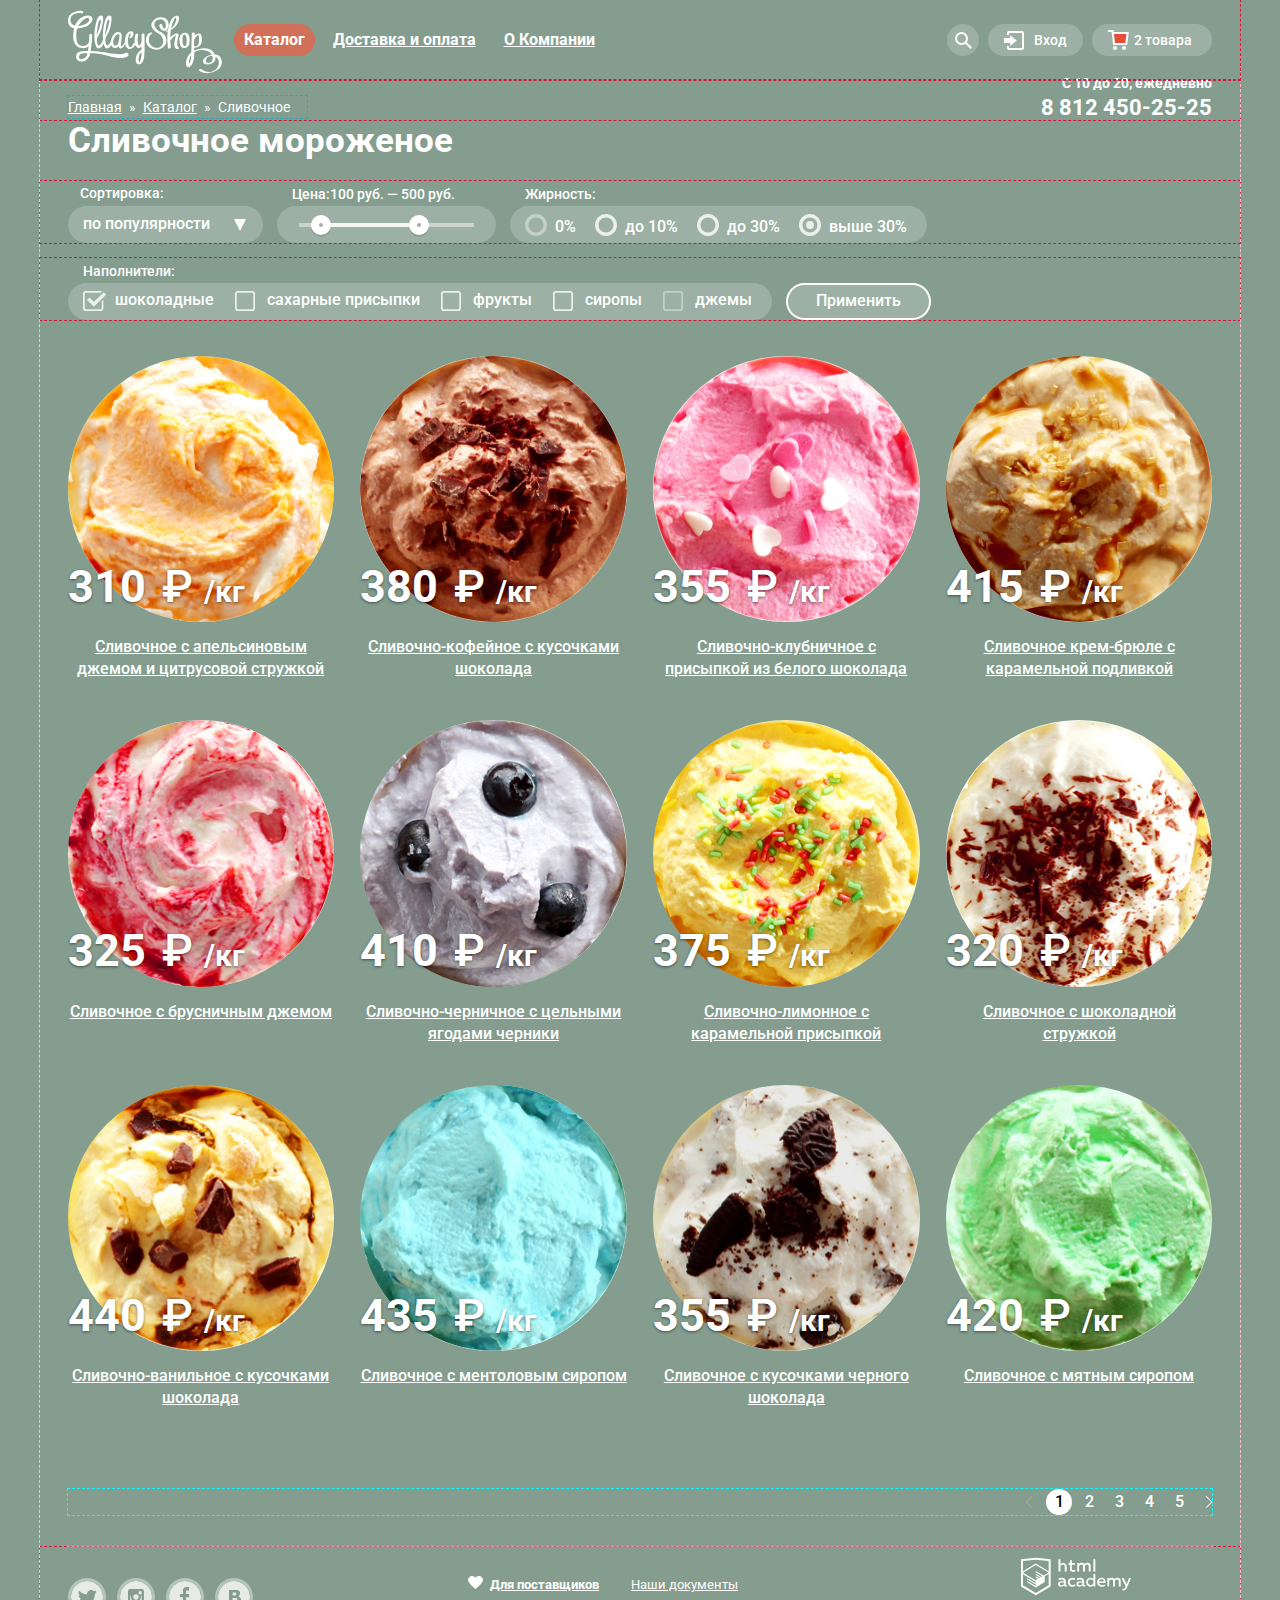
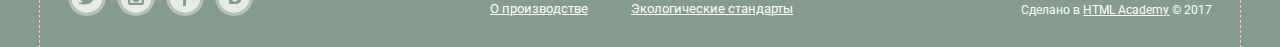
==== commit abcc90e9: "Стилизована и дописана корзина." ====
--- a/catalog.html
+++ b/catalog.html
@@ -81,27 +81,36 @@
           2 товара
           <div class="order" aria-label="Карточка товаров" tabindex="0">
             <ul class="order__order-list order-list">
+
               <li class="order-list__order-item order-item">
-                <button class="order-item__remove" aria-label="Удалить товар из списка заказа">&times;</button>
+                <button class="order-item__remove" aria-label="Удалить товар из списка заказа"></button>
                 <img class="order-item__thumb" src="img/ice-cream/popular-icecream-1-small.jpg" alt="Сливочное с апельсиновым джемом и цитрусовой стружкой">
-                <p class="order-item__name">Сливочное с апельсиновым джемом и цитрусовой стружкой</p>
-                <span class="order-item__qty">1,5 кг x
-                  <span class="order-item__price">200<span class="ruble-sign">₽</span></span>
+                <p class="order-item__name">Пломбир с апельсиновым джемом</p>
+                <span class="order-item__qty">
+                  <span class="order-item__weight">1,5 </span> x
+                  <span class="order-item__price"> 200 </span>
                 </span>
-                <span class="order-item__cost">300<span class="ruble-sign">₽</span></span>
+                <span class="order-item__cost">300 </span>
               </li>
+
               <li class="order-list__order-item order-item">
-                <button class="order-item__remove" aria-label="Удалить товар из списка заказа">&times;</button>
-                <img class="order-item__thumb" src="img/ice-cream/popular-icecream-3-small.jpg" alt="Сливочно-клубничное с присыпкой из белого шоколада">
-                <p class="order-item__name">Сливочно-клубничное с присыпкой из белого шоколада</p>
-                <span class="order-item__qty">1,5 кг x
-                  <span class="order-item__price">200<span class="ruble-sign">₽</span></span>
-                </span>
-                <span class="order-item__cost">300<span class="ruble-sign">₽</span></span>
-              </li>
+                  <button class="order-item__remove" aria-label="Удалить товар из списка заказа"></button>
+                  <img class="order-item__thumb" src="img/ice-cream/popular-icecream-3-small.jpg" alt="Сливочное с апельсиновым джемом и цитрусовой стружкой">
+                  <p class="order-item__name">Клубничный пломбир с присыпкой
+                      из белого шоколада</p>
+                  <span class="order-item__qty">
+                    <span class="order-item__weight">1,5 </span> x
+                    <span class="order-item__price"> 300 </span>
+                  </span>
+                  <span class="order-item__cost">450 </span>
+                </li>
+
+
+              <li class="order-item--divider"></li>
             </ul>
-            <p class="order__order-total order-total">Итого:
-              <span class="order-total__value">750<span class="ruble-sign">₽</span></span>
+
+            <p class="order__total">Итого:
+              <span class="order__total-value">750</span>
             </p>
             <button class="btn order__checkout" type="button">Оформить заказ</button>
           </div>
@@ -116,7 +125,8 @@
         <a href="#">Сливочное</a>
       </p>
 
-      <p class="schedule" aria-label="Режим работы" tabindex="0">С 10 до 20, ежедневно<br>
+      <p class="schedule" aria-label="Режим работы" tabindex="0">С 10 до 20, ежедневно
+        <br>
         <a href="tel:+78214502525" aria-label="Позвоните нам по этому телефону">8 812 450-25-25</a>
       </p>
     </div>
@@ -143,14 +153,14 @@
           </div> -->
 
           <fieldset class="settings__fieldset">
-              <legend class="settings__legend">Цена:100 руб. — 500 руб.</legend>
-              <div class="settings__field-range field-range">
-                <div class="field-range__scale">
-                  <div class="field-range__bar"></div>
-                </div>
-                <div class="field-range__toggle field-range__toggle--min"></div>
-                <div class="field-range__toggle field-range__toggle--max"></div>
+            <legend class="settings__legend">Цена:100 руб. — 500 руб.</legend>
+            <div class="settings__field-range field-range">
+              <div class="field-range__scale">
+                <div class="field-range__bar"></div>
               </div>
+              <div class="field-range__toggle field-range__toggle--min"></div>
+              <div class="field-range__toggle field-range__toggle--max"></div>
+            </div>
 
           </fieldset>
 
@@ -212,27 +222,35 @@
 
         <div class="shopping-card">
           <img src="img/ice-cream/popular-icecream-1.jpg" width="267" height="267" class="shopping-card__img" alt="Сливочное с апельсиновым джемом и цитрусовой стружкой">
-          <p class="shopping-card__cost">310<span class="ruble-sign">₽</span></p>
+          <p class="shopping-card__cost">310
+            <span class="ruble-sign">₽</span>
+          </p>
           <a href="#">Сливочное с апельсиновым джемом и цитрусовой стружкой</a>
           <button class="btn" type="button">Быстрый просмотр</button>
         </div>
         <div class="shopping-card">
           <img src="img/ice-cream/popular-icecream-2.jpg" width="267" height="267" class="shopping-card__img" alt="Сливочно-кофейное с кусочками шоколада">
-          <p class="shopping-card__cost">380<span class="ruble-sign">₽</span></p>
+          <p class="shopping-card__cost">380
+            <span class="ruble-sign">₽</span>
+          </p>
           <a href="#">Сливочно-кофейное с кусочками шоколада
           </a>
           <button class="btn" type="button">Быстрый просмотр</button>
         </div>
         <div class="shopping-card">
           <img src="img/ice-cream/popular-icecream-3.jpg" width="267" height="267" class="shopping-card__img" alt="Сливочно-клубничное с присыпкой из белого шоколада">
-          <p class="shopping-card__cost">355<span class="ruble-sign">₽</span></p>
+          <p class="shopping-card__cost">355
+            <span class="ruble-sign">₽</span>
+          </p>
           <a href="#">Сливочно-клубничное с присыпкой из белого шоколада
           </a>
           <button class="btn" type="button">Быстрый просмотр</button>
         </div>
         <div class="shopping-card">
           <img src="img/ice-cream/popular-icecream-4.jpg" width="267" height="267" class="shopping-card__img" alt="Сливочное крем-брюле с карамельной подливкой">
-          <p class="shopping-card__cost">415<span class="ruble-sign">₽</span></p>
+          <p class="shopping-card__cost">415
+            <span class="ruble-sign">₽</span>
+          </p>
           <a href="#">Сливочное крем-брюле с карамельной подливкой
           </a>
           <button class="btn" type="button">Быстрый просмотр</button>
@@ -240,25 +258,33 @@
 
         <div class="shopping-card">
           <img src="img/ice-cream/catalog-icecream-1.jpg" width="267" height="267" class="shopping-card__img" alt="Сливочное с брусничным джемом">
-          <p class="shopping-card__cost">325<span class="ruble-sign">₽</span></p>
+          <p class="shopping-card__cost">325
+            <span class="ruble-sign">₽</span>
+          </p>
           <a href="#">Сливочное с брусничным джемом</a>
           <button class="btn" type="button">Быстрый просмотр</button>
         </div>
         <div class="shopping-card">
           <img src="img/ice-cream/catalog-icecream-2.jpg" width="267" height="267" class="shopping-card__img" alt="Сливочно-черничное с цельными ягодами черники">
-          <p class="shopping-card__cost">410<span class="ruble-sign">₽</span></p>
+          <p class="shopping-card__cost">410
+            <span class="ruble-sign">₽</span>
+          </p>
           <a href="#">Сливочно-черничное с цельными ягодами черники</a>
           <button class="btn" type="button">Быстрый просмотр</button>
         </div>
         <div class="shopping-card">
           <img src="img/ice-cream/catalog-icecream-3.jpg" width="267" height="267" class="shopping-card__img" alt="Сливочно-лимонное с карамельной присыпкой">
-          <p class="shopping-card__cost">375<span class="ruble-sign">₽</span></p>
+          <p class="shopping-card__cost">375
+            <span class="ruble-sign">₽</span>
+          </p>
           <a href="#">Сливочно-лимонное с карамельной присыпкой</a>
           <button class="btn" type="button">Быстрый просмотр</button>
         </div>
         <div class="shopping-card">
           <img src="img/ice-cream/catalog-icecream-4.jpg" width="267" height="267" class="shopping-card__img" alt="Сливочное с шоколадной стружкой">
-          <p class="shopping-card__cost">320<span class="ruble-sign">₽</span></p>
+          <p class="shopping-card__cost">320
+            <span class="ruble-sign">₽</span>
+          </p>
           <a href="#">Сливочное с шоколадной стружкой
           </a>
           <button class="btn" type="button">Быстрый просмотр</button>
@@ -266,27 +292,35 @@
 
         <div class="shopping-card">
           <img src="img/ice-cream/catalog-icecream-5.jpg" width="267" height="267" class="shopping-card__img" alt="Сливочно-ванильное с кусочками шоколада">
-          <p class="shopping-card__cost">440<span class="ruble-sign">₽</span></p>
+          <p class="shopping-card__cost">440
+            <span class="ruble-sign">₽</span>
+          </p>
           <a href="#">Сливочно-ванильное с кусочками шоколада</a>
           <button class="btn" type="button">Быстрый просмотр</button>
         </div>
         <div class="shopping-card">
           <img src="img/ice-cream/catalog-icecream-6.jpg" width="267" height="267" class="shopping-card__img" alt="Сливочноe с ментоловым сиропом">
-          <p class="shopping-card__cost">435<span class="ruble-sign">₽</span></p>
+          <p class="shopping-card__cost">435
+            <span class="ruble-sign">₽</span>
+          </p>
           <a href="#">Сливочноe с ментоловым сиропом
           </a>
           <button class="btn" type="button">Быстрый просмотр</button>
         </div>
         <div class="shopping-card">
           <img src="img/ice-cream/catalog-icecream-7.jpg" width="267" height="267" class="shopping-card__img" alt="Сливочное с кусочками черного шоколада">
-          <p class="shopping-card__cost">355<span class="ruble-sign">₽</span></p>
+          <p class="shopping-card__cost">355
+            <span class="ruble-sign">₽</span>
+          </p>
           <a href="#">Сливочное с кусочками черного шоколада
           </a>
           <button class="btn" type="button">Быстрый просмотр</button>
         </div>
         <div class="shopping-card">
           <img src="img/ice-cream/catalog-icecream-8.jpg" width="267" height="267" class="shopping-card__img" alt="Сливочное с мятным сиропом">
-          <p class="shopping-card__cost">420<span class="ruble-sign">₽</span></p>
+          <p class="shopping-card__cost">420
+            <span class="ruble-sign">₽</span>
+          </p>
           <a href="#">Сливочное с мятным сиропом
           </a>
           <button class="btn" type="button">Быстрый просмотр</button>
--- a/css/style.css
+++ b/css/style.css
@@ -306,7 +306,7 @@
 
 .main-submenu {
   position: absolute;
-  top: 40px;
+  top: 35px;
   left: -10px;
   z-index: 2;
   display: none;
@@ -493,7 +493,7 @@
 
 .user-bar__item:hover .search-form {
   position: absolute;
-  top: 40px;
+  top: 35px;
   right: 0;
   display: block;
   width: 340px;
@@ -507,7 +507,7 @@
 
 .user-bar__item:hover .sign-up-form {
   position: absolute;
-  top: 40px;
+  top: 35px;
   right: 0;
   display: flex;
   flex-flow: column wrap;
@@ -550,9 +550,112 @@
 
 .user-bar__item:hover .order {
   position: absolute;
-  top: 40px;
+  top: 35px;
   right: 0;
-  display: block;
+  display: flex;
+}
+
+.order {
+  flex-flow: column nowrap;
+  align-items: flex-end;
+}
+.order-list {
+  margin: 0;
+  padding: 0;
+}
+.order-item {
+  display: flex;
+  flex-flow: row nowrap;
+  justify-content: space-between;
+  align-items: flex-start;
+  min-height: 52px;
+  font-size: 13px;
+  line-height: 16px;
+  font-weight: 400;
+  color: #323232;
+}
+.order-item__remove {
+  width: 11px;
+  height: 11px;
+  border: none;
+  margin: 0;
+  margin-top: 11px;
+  margin-right: 15px;
+  background-color: transparent;
+  background-image: url("../img/x-icon.svg");
+  background-repeat: no-repeat;
+  background-position: center center;
+  background-size: 100% 100%;
+}
+.order-item__thumb {
+  width: 33px;
+  height: 33px;
+  border: none;
+  border-radius: 50%;
+  margin: 0;
+  margin-right: 12px;
+}
+.order-item__name {
+  align-self: baseline;
+  margin: 0;
+  margin-top: 10px;
+  margin-right: 20px;
+  width: 220px;
+}
+.order-item__qty {
+  display: inline-flex;
+  justify-content: flex-end;
+  margin: 0;
+  margin-left: auto;
+  margin-top: 10px;
+  white-space: nowrap;
+  width: 100px;
+}
+.order-item__weight {
+
+}
+.order-item__price {
+
+}
+.order-item__cost {
+  display: inline-flex;
+  justify-content: flex-end;
+  margin: 0;
+  margin-top: 10px;
+  margin-right: 16px;
+  white-space: nowrap;
+  min-width: 80px;
+}
+
+.order__total {
+  font-size: 15px;
+  line-height: 18px;
+  color: #323232;
+}
+
+.order-item__weight::after {
+  content: "кг";
+}
+.order-item__price::after {
+  content: "руб.";
+}
+.order-item__cost::after {
+  content: "руб.";
+}
+.order__total-value::after {
+  content: "руб.";
+}
+.order-item--divider {
+  display: block;
+  height: 1px;
+}
+.order-item--divider::before {
+  content: "";
+  display: block;
+  width: auto;
+  height: 1px;
+  margin: 5px 0;
+  background: rgb(208, 209, 206);
 }
 
 /* ------------------ #Catalog-heading ------------------ */
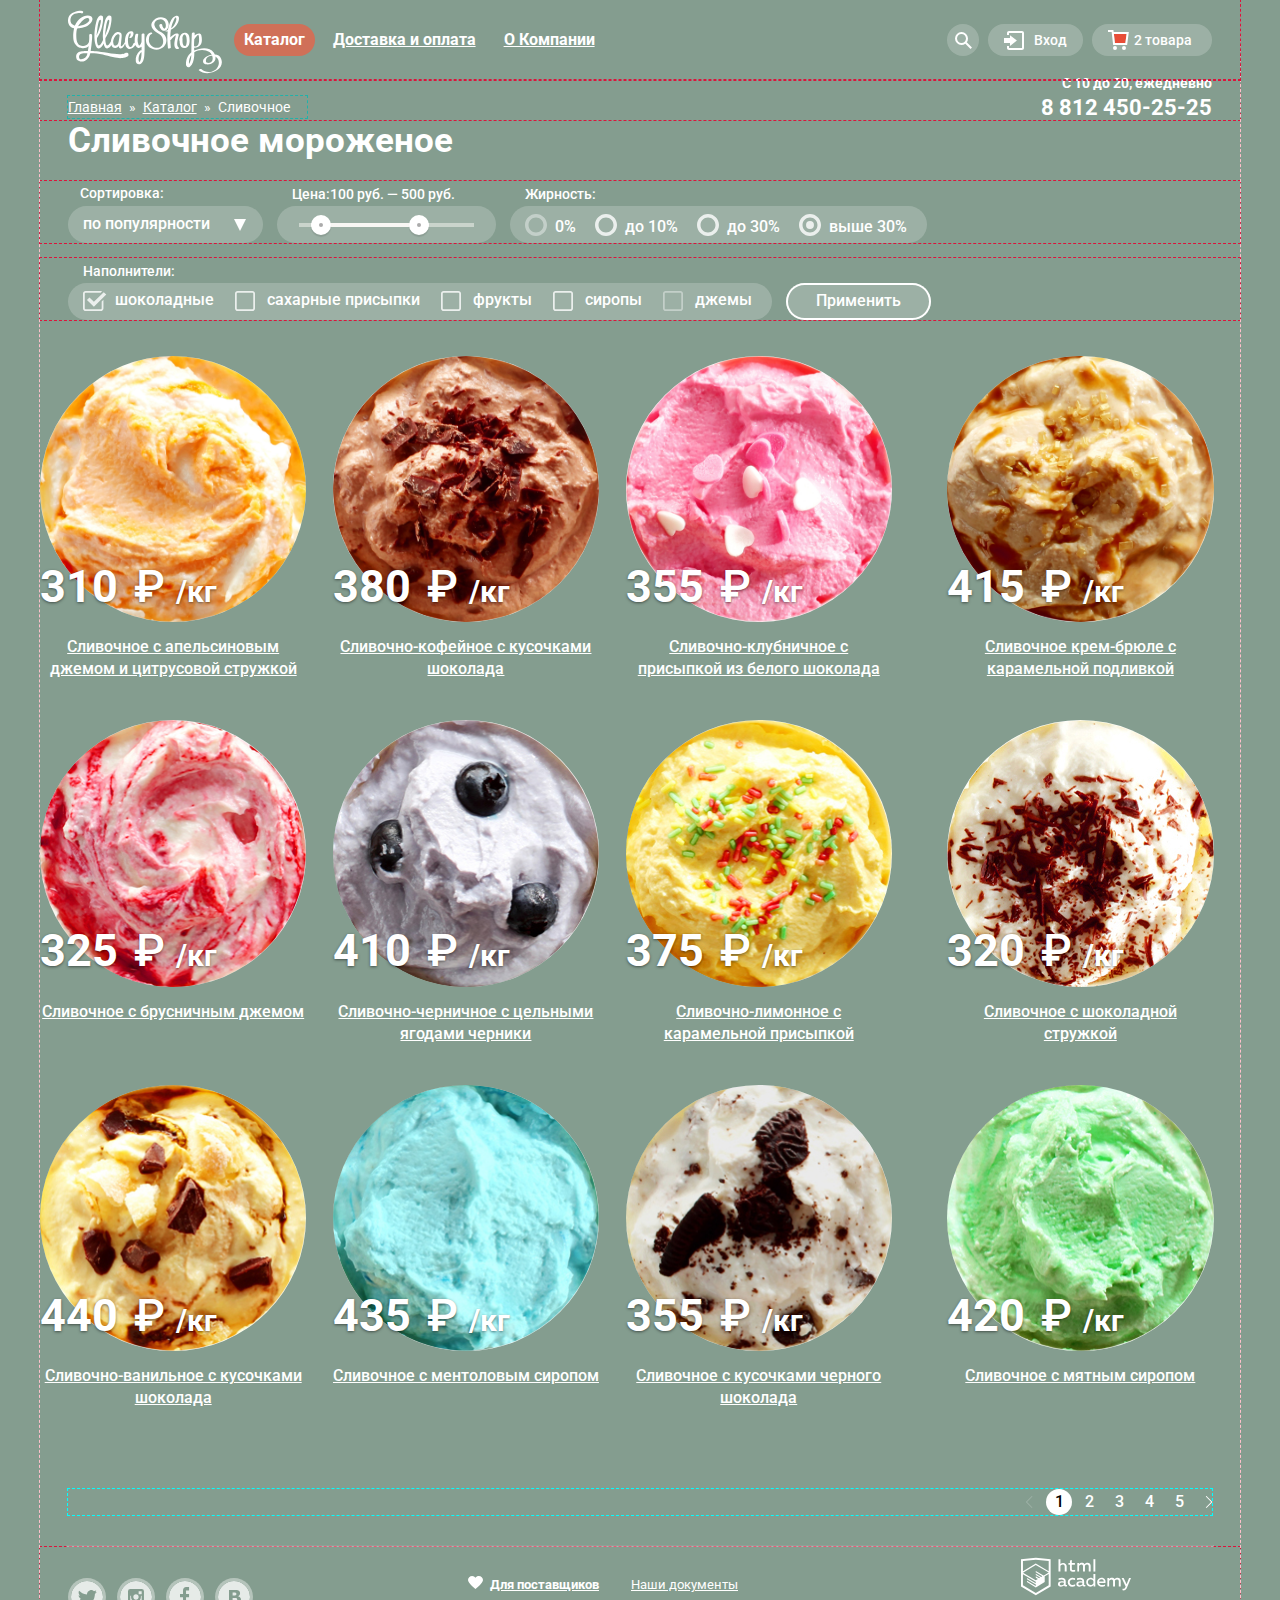
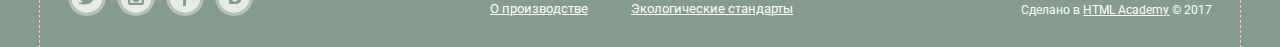
==== commit 1fda1153: "Валидация и перфекционизм." ====
--- a/catalog.html
+++ b/catalog.html
@@ -13,7 +13,7 @@
   <div class="page-wrapper">
     <header class="main-header flex-row">
       <a href="index.html" class="main-logo" aria-label="Ссылка на главную страницу">
-        <img src="img/gllacy-logo.svg" width="154px" height="64px" alt="Gllacy logo" class="main-logo__img">
+        <img src="img/gllacy-logo.svg" width="154" height="64" alt="Gllacy logo" class="main-logo__img">
       </a>
       <ul class="main-menu" aria-label="Навигация по сайту" tabindex="0">
         <li class="main-menu__item main-menu__item--active">
@@ -22,7 +22,7 @@
             <li class="main-submenu__item main-submenu__item--lead">
               <a href="#">Новинки</a>
             </li>
-            <li class="main-submenu__item main-submenu__item--divider"></li>
+            <li class="main-submenu__item main-submenu__item--divider">&#8203;</li>
             <li class="main-submenu__item main-submenu__item--active">
               <a href="#">Сливочные</a>
             </li>
@@ -83,30 +83,30 @@
             <ul class="order__order-list order-list">
 
               <li class="order-list__order-item order-item">
-                <button class="order-item__remove" aria-label="Удалить товар из списка заказа"></button>
+                <button class="order-item__remove" aria-label="Удалить товар из списка заказа">&#8203;</button>
                 <img class="order-item__thumb" src="img/ice-cream/popular-icecream-1-small.jpg" alt="Сливочное с апельсиновым джемом и цитрусовой стружкой">
                 <p class="order-item__name">Пломбир с апельсиновым джемом</p>
                 <span class="order-item__qty">
-                  <span class="order-item__weight">1,5 </span> x
-                  <span class="order-item__price"> 200 </span>
+                  <span class="order-item__weight">1,5</span> x
+                  <span class="order-item__price">200</span>
                 </span>
-                <span class="order-item__cost">300 </span>
+                <span class="order-item__cost">300</span>
               </li>
 
               <li class="order-list__order-item order-item">
-                  <button class="order-item__remove" aria-label="Удалить товар из списка заказа"></button>
+                  <button class="order-item__remove" aria-label="Удалить товар из списка заказа">&#8203;</button>
                   <img class="order-item__thumb" src="img/ice-cream/popular-icecream-3-small.jpg" alt="Сливочное с апельсиновым джемом и цитрусовой стружкой">
                   <p class="order-item__name">Клубничный пломбир с присыпкой
                       из белого шоколада</p>
                   <span class="order-item__qty">
-                    <span class="order-item__weight">1,5 </span> x
-                    <span class="order-item__price"> 300 </span>
+                    <span class="order-item__weight">1,5</span> x
+                    <span class="order-item__price">300</span>
                   </span>
-                  <span class="order-item__cost">450 </span>
+                  <span class="order-item__cost">450</span>
                 </li>
 
 
-              <li class="order-item--divider"></li>
+              <li class="order-item--divider">&#8203;</li>
             </ul>
 
             <p class="order__total">Итого:
@@ -219,6 +219,7 @@
 
 
       <section class="catalog">
+        <h2 class="visually-hidden">Выбирай любое!</h2>
 
         <div class="shopping-card">
           <img src="img/ice-cream/popular-icecream-1.jpg" width="267" height="267" class="shopping-card__img" alt="Сливочное с апельсиновым джемом и цитрусовой стружкой">
--- a/css/style.css
+++ b/css/style.css
@@ -615,7 +615,7 @@
 
 }
 .order-item__price {
-
+  color: #999;
 }
 .order-item__cost {
   display: inline-flex;
@@ -634,16 +634,19 @@
 }
 
 .order-item__weight::after {
-  content: "кг";
+  content: "\00A0кг\00A0";
+}
+.order-item__price::before {
+  content: "\00A0";
 }
 .order-item__price::after {
-  content: "руб.";
+  content: "\00A0руб.";
 }
 .order-item__cost::after {
-  content: "руб.";
+  content: "\00A0руб.";
 }
 .order__total-value::after {
-  content: "руб.";
+  content: "\00A0руб.";
 }
 .order-item--divider {
   display: block;
@@ -1029,6 +1032,9 @@
 
 .map {
   position: relative;
+  display: flex;
+  flex-flow: column nowrap;
+  align-items: stretch;
   min-height: 430px;
   margin-top: 40px;
   background-image: url("img/bg/map-raster-image.jpg");
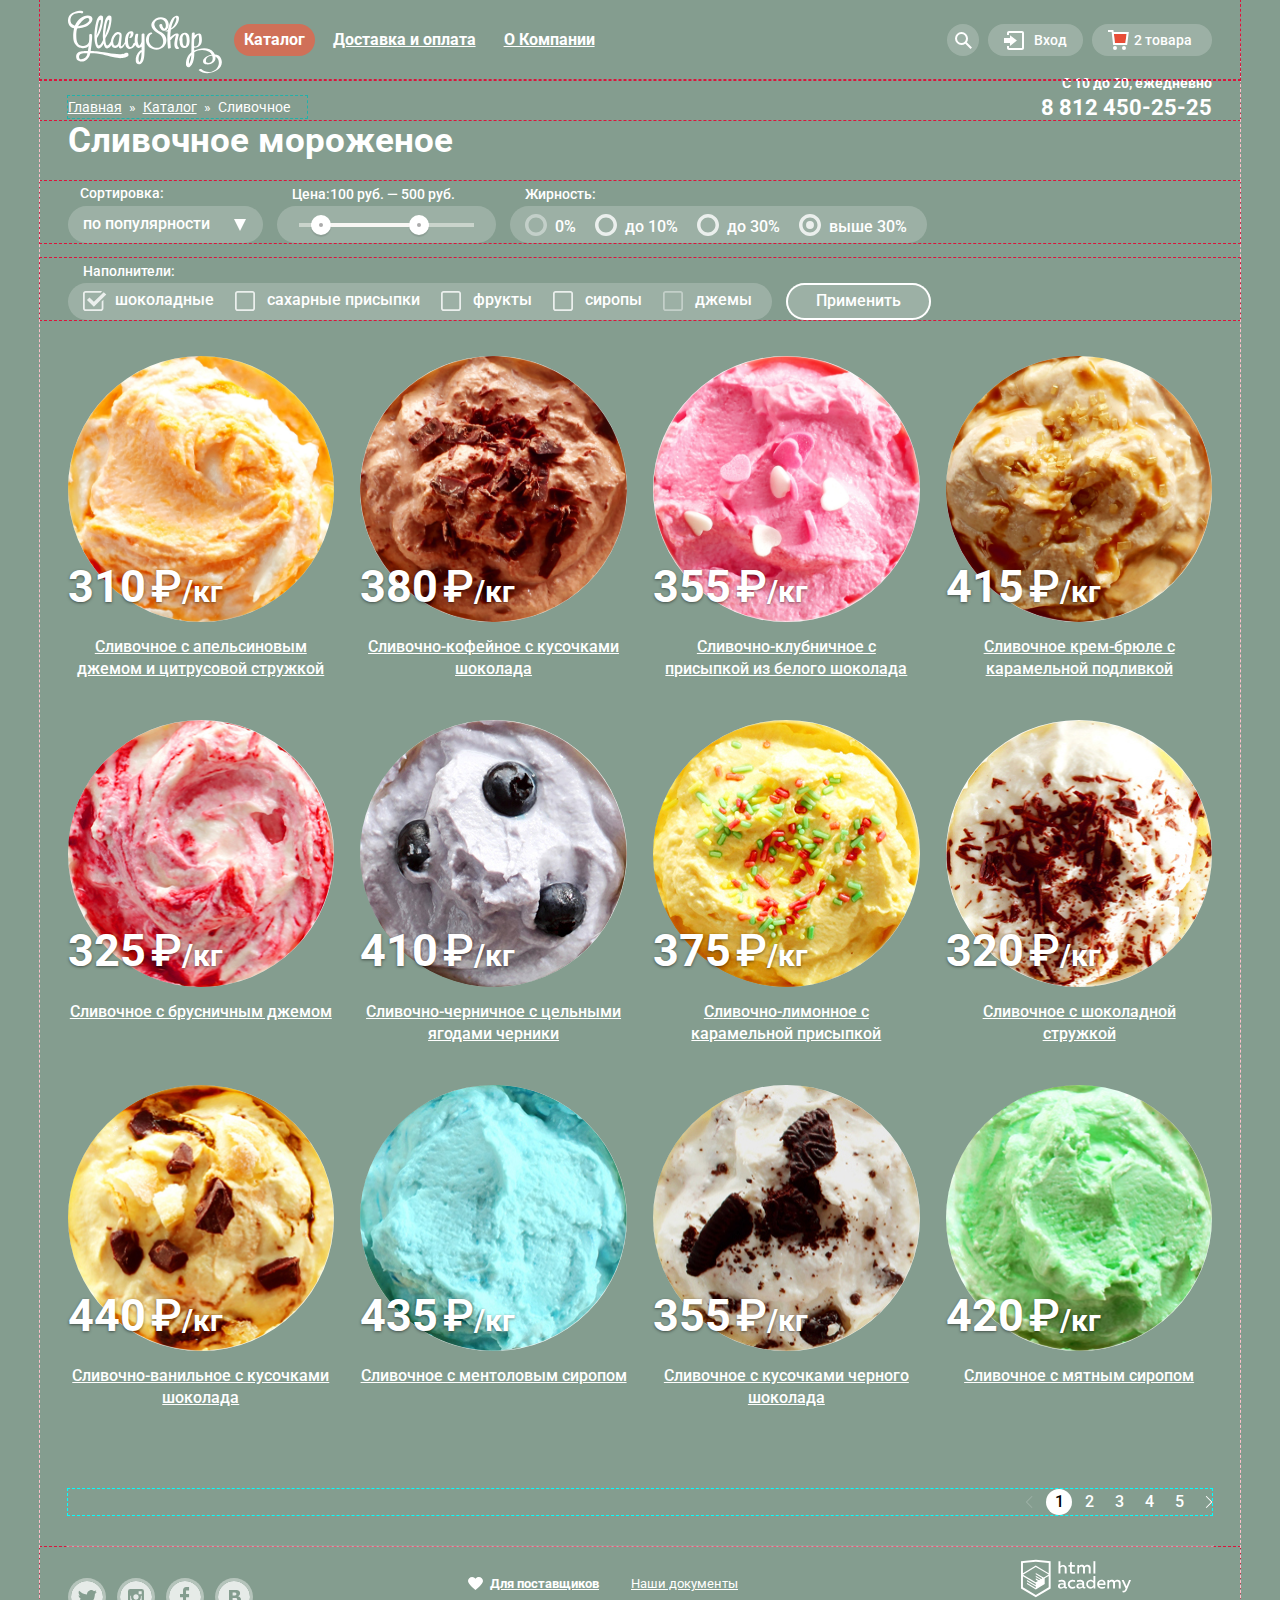
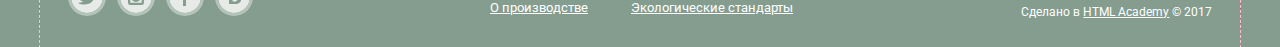
==== commit fc6cb8d6: "Сделан слайдер, оживил модалку, кое-что по кроссбраузерности." ====
--- a/catalog.html
+++ b/catalog.html
@@ -120,9 +120,9 @@
 
     <div class="flex-row below-header-bar">
       <p class="breadcrumbs">
-        <a href="#">Главная</a>
-        <a href="#">Каталог</a>
-        <a href="#">Сливочное</a>
+        <a class="breadcrumds__item" href="#">Главная</a>
+        <a class="breadcrumds__item" href="#">Каталог</a>
+        <a class="breadcrumds__item" href="#">Сливочное</a>
       </p>
 
       <p class="schedule" aria-label="Режим работы" tabindex="0">С 10 до 20, ежедневно
@@ -219,114 +219,90 @@
 
 
       <section class="catalog">
+
+        <div class="shopping-card">
+          <img src="img/ice-cream/popular-icecream-1.jpg" width="267" height="267" class="shopping-card__img" alt="Сливочное с апельсиновым джемом и цитрусовой стружкой">
+          <p class="shopping-card__cost">310<span class="ruble-sign">₽</span></p>
+          <a href="#">Сливочное с апельсиновым джемом и цитрусовой стружкой</a>
+          <button class="btn" type="button">Быстрый просмотр</button>
+        </div>
+        <div class="shopping-card">
+          <img src="img/ice-cream/popular-icecream-2.jpg" width="267" height="267" class="shopping-card__img" alt="Сливочно-кофейное с кусочками шоколада">
+          <p class="shopping-card__cost">380<span class="ruble-sign">₽</span></p>
+          <a href="#">Сливочно-кофейное с кусочками шоколада
+          </a>
+          <button class="btn" type="button">Быстрый просмотр</button>
+        </div>
+        <div class="shopping-card">
+          <img src="img/ice-cream/popular-icecream-3.jpg" width="267" height="267" class="shopping-card__img" alt="Сливочно-клубничное с присыпкой из белого шоколада">
+          <p class="shopping-card__cost">355<span class="ruble-sign">₽</span></p>
+          <a href="#">Сливочно-клубничное с присыпкой из белого шоколада
+          </a>
+          <button class="btn" type="button">Быстрый просмотр</button>
+        </div>
+        <div class="shopping-card">
+          <img src="img/ice-cream/popular-icecream-4.jpg" width="267" height="267" class="shopping-card__img" alt="Сливочное крем-брюле с карамельной подливкой">
+          <p class="shopping-card__cost">415<span class="ruble-sign">₽</span></p>
+          <a href="#">Сливочное крем-брюле с карамельной подливкой
+          </a>
+          <button class="btn" type="button">Быстрый просмотр</button>
+        </div>
+
+        <div class="shopping-card">
+          <img src="img/ice-cream/catalog-icecream-1.jpg" width="267" height="267" class="shopping-card__img" alt="Сливочное с брусничным джемом">
+          <p class="shopping-card__cost">325<span class="ruble-sign">₽</span></p>
+          <a href="#">Сливочное с брусничным джемом</a>
+          <button class="btn" type="button">Быстрый просмотр</button>
+        </div>
+        <div class="shopping-card">
+          <img src="img/ice-cream/catalog-icecream-2.jpg" width="267" height="267" class="shopping-card__img" alt="Сливочно-черничное с цельными ягодами черники">
+          <p class="shopping-card__cost">410<span class="ruble-sign">₽</span></p>
+          <a href="#">Сливочно-черничное с цельными ягодами черники</a>
+          <button class="btn" type="button">Быстрый просмотр</button>
+        </div>
+        <div class="shopping-card">
+          <img src="img/ice-cream/catalog-icecream-3.jpg" width="267" height="267" class="shopping-card__img" alt="Сливочно-лимонное с карамельной присыпкой">
+          <p class="shopping-card__cost">375<span class="ruble-sign">₽</span></p>
+          <a href="#">Сливочно-лимонное с карамельной присыпкой</a>
+          <button class="btn" type="button">Быстрый просмотр</button>
+        </div>
+        <div class="shopping-card">
+          <img src="img/ice-cream/catalog-icecream-4.jpg" width="267" height="267" class="shopping-card__img" alt="Сливочное с шоколадной стружкой">
+          <p class="shopping-card__cost">320<span class="ruble-sign">₽</span></p>
+          <a href="#">Сливочное с шоколадной стружкой
+          </a>
+          <button class="btn" type="button">Быстрый просмотр</button>
+        </div>
+
+        <div class="shopping-card">
+          <img src="img/ice-cream/catalog-icecream-5.jpg" width="267" height="267" class="shopping-card__img" alt="Сливочно-ванильное с кусочками шоколада">
+          <p class="shopping-card__cost">440<span class="ruble-sign">₽</span></p>
+          <a href="#">Сливочно-ванильное с кусочками шоколада</a>
+          <button class="btn" type="button">Быстрый просмотр</button>
+        </div>
+        <div class="shopping-card">
+          <img src="img/ice-cream/catalog-icecream-6.jpg" width="267" height="267" class="shopping-card__img" alt="Сливочноe с ментоловым сиропом">
+          <p class="shopping-card__cost">435<span class="ruble-sign">₽</span></p>
+          <a href="#">Сливочноe с ментоловым сиропом
+          </a>
+          <button class="btn" type="button">Быстрый просмотр</button>
+        </div>
+        <div class="shopping-card">
+          <img src="img/ice-cream/catalog-icecream-7.jpg" width="267" height="267" class="shopping-card__img" alt="Сливочное с кусочками черного шоколада">
+          <p class="shopping-card__cost">355<span class="ruble-sign">₽</span></p>
+          <a href="#">Сливочное с кусочками черного шоколада
+          </a>
+          <button class="btn" type="button">Быстрый просмотр</button>
+        </div>
+        <div class="shopping-card">
+          <img src="img/ice-cream/catalog-icecream-8.jpg" width="267" height="267" class="shopping-card__img" alt="Сливочное с мятным сиропом">
+          <p class="shopping-card__cost">420<span class="ruble-sign">₽</span></p>
+          <a href="#">Сливочное с мятным сиропом
+          </a>
+          <button class="btn" type="button">Быстрый просмотр</button>
+        </div>
+
         <h2 class="visually-hidden">Выбирай любое!</h2>
-
-        <div class="shopping-card">
-          <img src="img/ice-cream/popular-icecream-1.jpg" width="267" height="267" class="shopping-card__img" alt="Сливочное с апельсиновым джемом и цитрусовой стружкой">
-          <p class="shopping-card__cost">310
-            <span class="ruble-sign">₽</span>
-          </p>
-          <a href="#">Сливочное с апельсиновым джемом и цитрусовой стружкой</a>
-          <button class="btn" type="button">Быстрый просмотр</button>
-        </div>
-        <div class="shopping-card">
-          <img src="img/ice-cream/popular-icecream-2.jpg" width="267" height="267" class="shopping-card__img" alt="Сливочно-кофейное с кусочками шоколада">
-          <p class="shopping-card__cost">380
-            <span class="ruble-sign">₽</span>
-          </p>
-          <a href="#">Сливочно-кофейное с кусочками шоколада
-          </a>
-          <button class="btn" type="button">Быстрый просмотр</button>
-        </div>
-        <div class="shopping-card">
-          <img src="img/ice-cream/popular-icecream-3.jpg" width="267" height="267" class="shopping-card__img" alt="Сливочно-клубничное с присыпкой из белого шоколада">
-          <p class="shopping-card__cost">355
-            <span class="ruble-sign">₽</span>
-          </p>
-          <a href="#">Сливочно-клубничное с присыпкой из белого шоколада
-          </a>
-          <button class="btn" type="button">Быстрый просмотр</button>
-        </div>
-        <div class="shopping-card">
-          <img src="img/ice-cream/popular-icecream-4.jpg" width="267" height="267" class="shopping-card__img" alt="Сливочное крем-брюле с карамельной подливкой">
-          <p class="shopping-card__cost">415
-            <span class="ruble-sign">₽</span>
-          </p>
-          <a href="#">Сливочное крем-брюле с карамельной подливкой
-          </a>
-          <button class="btn" type="button">Быстрый просмотр</button>
-        </div>
-
-        <div class="shopping-card">
-          <img src="img/ice-cream/catalog-icecream-1.jpg" width="267" height="267" class="shopping-card__img" alt="Сливочное с брусничным джемом">
-          <p class="shopping-card__cost">325
-            <span class="ruble-sign">₽</span>
-          </p>
-          <a href="#">Сливочное с брусничным джемом</a>
-          <button class="btn" type="button">Быстрый просмотр</button>
-        </div>
-        <div class="shopping-card">
-          <img src="img/ice-cream/catalog-icecream-2.jpg" width="267" height="267" class="shopping-card__img" alt="Сливочно-черничное с цельными ягодами черники">
-          <p class="shopping-card__cost">410
-            <span class="ruble-sign">₽</span>
-          </p>
-          <a href="#">Сливочно-черничное с цельными ягодами черники</a>
-          <button class="btn" type="button">Быстрый просмотр</button>
-        </div>
-        <div class="shopping-card">
-          <img src="img/ice-cream/catalog-icecream-3.jpg" width="267" height="267" class="shopping-card__img" alt="Сливочно-лимонное с карамельной присыпкой">
-          <p class="shopping-card__cost">375
-            <span class="ruble-sign">₽</span>
-          </p>
-          <a href="#">Сливочно-лимонное с карамельной присыпкой</a>
-          <button class="btn" type="button">Быстрый просмотр</button>
-        </div>
-        <div class="shopping-card">
-          <img src="img/ice-cream/catalog-icecream-4.jpg" width="267" height="267" class="shopping-card__img" alt="Сливочное с шоколадной стружкой">
-          <p class="shopping-card__cost">320
-            <span class="ruble-sign">₽</span>
-          </p>
-          <a href="#">Сливочное с шоколадной стружкой
-          </a>
-          <button class="btn" type="button">Быстрый просмотр</button>
-        </div>
-
-        <div class="shopping-card">
-          <img src="img/ice-cream/catalog-icecream-5.jpg" width="267" height="267" class="shopping-card__img" alt="Сливочно-ванильное с кусочками шоколада">
-          <p class="shopping-card__cost">440
-            <span class="ruble-sign">₽</span>
-          </p>
-          <a href="#">Сливочно-ванильное с кусочками шоколада</a>
-          <button class="btn" type="button">Быстрый просмотр</button>
-        </div>
-        <div class="shopping-card">
-          <img src="img/ice-cream/catalog-icecream-6.jpg" width="267" height="267" class="shopping-card__img" alt="Сливочноe с ментоловым сиропом">
-          <p class="shopping-card__cost">435
-            <span class="ruble-sign">₽</span>
-          </p>
-          <a href="#">Сливочноe с ментоловым сиропом
-          </a>
-          <button class="btn" type="button">Быстрый просмотр</button>
-        </div>
-        <div class="shopping-card">
-          <img src="img/ice-cream/catalog-icecream-7.jpg" width="267" height="267" class="shopping-card__img" alt="Сливочное с кусочками черного шоколада">
-          <p class="shopping-card__cost">355
-            <span class="ruble-sign">₽</span>
-          </p>
-          <a href="#">Сливочное с кусочками черного шоколада
-          </a>
-          <button class="btn" type="button">Быстрый просмотр</button>
-        </div>
-        <div class="shopping-card">
-          <img src="img/ice-cream/catalog-icecream-8.jpg" width="267" height="267" class="shopping-card__img" alt="Сливочное с мятным сиропом">
-          <p class="shopping-card__cost">420
-            <span class="ruble-sign">₽</span>
-          </p>
-          <a href="#">Сливочное с мятным сиропом
-          </a>
-          <button class="btn" type="button">Быстрый просмотр</button>
-        </div>
-
 
       </section>
 
--- a/css/style.css
+++ b/css/style.css
@@ -1,4 +1,5 @@
 :root {
+  -webkit-box-sizing: border-box;
   box-sizing: border-box;
   font: 400 16px / 22px "Roboto", Helvetica, Arial, sans-serif;
 }
@@ -6,6 +7,7 @@
 *,
 *::before,
 *::after {
+  -webkit-box-sizing: inherit;
   box-sizing: inherit;
   font-family: inherit;
 }
@@ -20,22 +22,12 @@
 
 /* ₽ символ рубля - чтоб не потерять :)) */
 
-/* body {
-  display: flex;
-  flex-flow: row nowrap;
-  justify-content: center;
-  background: rgb(132, 157, 143);
-} */
-
 body {
   margin: 0;
-  background: rgb(132, 157, 143);
+  background-color: rgb(132, 157, 143);
 }
 
 .page-wrapper {
-  /*
-  display: flex;
-  flex-flow: column wrap; */
   min-width: 900px;
   max-width: 1200px;
   margin: 0 auto;
@@ -43,11 +35,19 @@
 }
 
 .flex-row {
+  display: -webkit-box;
+  display: -ms-flexbox;
   display: flex;
   flex-flow: row nowrap;
   justify-content: space-between;
   align-self: stretch;
   outline: 1px dashed crimson;
+  -webkit-box-direction: normal;
+  -webkit-box-orient: horizontal;
+  -webkit-box-pack: justify;
+  -ms-flex-flow: row nowrap;
+  -ms-flex-item-align: stretch;
+  -ms-flex-pack: justify;
 }
 
 .flex-row>* {
@@ -60,6 +60,116 @@
 
 .flex-row>*:last-child {
   margin-right: 2.3%;
+}
+
+/* ------------------ #Carousel ------------------ */
+
+.carousel {
+  display: -webkit-box;
+  display: -ms-flexbox;
+  display: flex;
+  flex-flow: column nowrap;
+  justify-content: flex-end;
+  align-items: center;
+  min-height: 525px;
+  -webkit-box-align: center;
+  -webkit-box-direction: normal;
+  -webkit-box-orient: vertical;
+  -webkit-box-pack: end;
+  -ms-flex-align: center;
+  -ms-flex-flow: column nowrap;
+  -ms-flex-pack: end;
+}
+
+.slide {
+  position: relative;
+  display: none;
+  /* flex */
+  justify-content: space-around;
+  max-width: 60%;
+  margin-bottom: 28px;
+  -ms-flex-pack: distribute;
+}
+
+.slide__lead {
+  font-weight: 700;
+  font-size: 60px;
+  line-height: 60px;
+  text-align: center;
+  color: white;
+}
+
+.carousel .btn {
+  align-self: center;
+  margin: 0;
+  margin-bottom: 40px;
+  -ms-flex-item-align: center;
+  -ms-grid-row-align: center;
+}
+
+.carousel-pagination {
+  position: absolute;
+  bottom: 54px;
+  left: 102px;
+  display: -webkit-box;
+  display: -ms-flexbox;
+  display: flex;
+  flex-flow: row nowrap;
+  justify-content: space-between;
+  width: 78px;
+  -webkit-box-direction: normal;
+  -webkit-box-orient: horizontal;
+  -webkit-box-pack: justify;
+  -ms-flex-flow: row nowrap;
+  -ms-flex-pack: justify;
+}
+
+.carousel-pagination label {
+  display: block;
+  width: 20px;
+  height: 20px;
+  border: 2px solid white;
+  border-radius: 50%;
+}
+
+#slide-1:checked~.site-wrapper label[for="slide-1"],
+#slide-2:checked~.site-wrapper label[for="slide-2"],
+#slide-3:checked~.site-wrapper label[for="slide-3"] {
+  background-color: white;
+}
+
+/* комбинатор считается за каскад???? */
+
+#slide-1:checked~.site-wrapper .slide:nth-of-type(2),
+#slide-2:checked~.site-wrapper .slide:nth-of-type(3),
+#slide-3:checked~.site-wrapper .slide:nth-of-type(4) {
+  display: -webkit-box;
+  display: -ms-flexbox;
+  display: flex;
+}
+
+#slide-1:checked~.site-wrapper {
+  background-color: rgb(132, 157, 143);
+  background-image: url("../img/slider/slide-1.png");
+  background-repeat: no-repeat;
+  background-position: top center;
+  background-size: 1045px 881px;
+}
+
+#slide-2:checked~.site-wrapper {
+  background-color: rgb(137, 150, 166);
+  background-image: url("../img/slider/slide-2.png");
+  background-repeat: no-repeat;
+  background-position: top center;
+  background-size: 1045px 881px;
+}
+
+#slide-3:checked~.site-wrapper {
+  background-color: rgb(157, 139, 132);
+  background-image: url("../img/slider/slide-3.png");
+  background-repeat: no-repeat;
+  background-position: top center;
+  background-size: 1045px 881px;
 }
 
 /* ------------------ #Buttons ------------------ */
@@ -71,21 +181,27 @@
   font-size: 18px;
   color: white;
   text-shadow: none;
+  background: -webkit-gradient(linear, left bottom, left top, from(#e72f35), to(#f26843));
   background: linear-gradient(to top, #e72f35, #f26843);
   border: none;
   border-radius: 32px;
+  -webkit-box-shadow: 0 2px 2px rgba(172, 16, 0, 0.54);
   box-shadow: 0 2px 2px rgba(172, 16, 0, 0.54);
 }
 
 .btn:hover,
 .btn:focus {
+  background: -webkit-gradient(linear, left bottom, left top, from(rgba(231, 47, 53, 0.8)), to(rgba(242, 104, 67, 0.8))), white;
   background: linear-gradient(to top, rgba(231, 47, 53, 0.8), rgba(242, 104, 67, 0.8)), white;
+  -webkit-box-shadow: 0 1px 2px #ac1000;
   box-shadow: 0 1px 2px #ac1000;
 }
 
 .btn:active {
   color: #fceeec;
+  background: -webkit-gradient(linear, left bottom, left top, from(rgba(231, 47, 53, 0.93)), to(rgba(242, 104, 67, 0.93))), black;
   background: linear-gradient(to top, rgba(231, 47, 53, 0.93), rgba(242, 104, 67, 0.93)), black;
+  -webkit-box-shadow: inset 0 1px 2px #952718;
   box-shadow: inset 0 1px 2px #952718;
 }
 
@@ -94,14 +210,17 @@
   padding: 0 40px;
   font-size: 32px;
   text-shadow: 0 2px 5px rgba(160, 32, 11, 0.76);
+  -webkit-box-shadow: 0 2px 2px rgba(172, 16, 0, 0.64);
   box-shadow: 0 2px 2px rgba(172, 16, 0, 0.64);
 }
 
 .btn--big:hover {
+  -webkit-box-shadow: 0 2px 2px #ac1000;
   box-shadow: 0 2px 2px #ac1000;
 }
 
 .btn--big:active {
+  -webkit-box-shadow: inset 0 2px 2px #952718;
   box-shadow: inset 0 2px 2px #952718;
 }
 
@@ -117,17 +236,20 @@
   background-color: white;
   border-width: 0;
   border-radius: 5px;
+  -webkit-box-shadow: inset 0 0 0 1px rgba(178, 178, 178, 0.52);
   box-shadow: inset 0 0 0 1px rgba(178, 178, 178, 0.52);
 }
 
 .field-text__input:hover,
 .field-textarea:hover {
+  -webkit-box-shadow: inset 0 0 0 2px rgba(154, 154, 154, 0.52);
   box-shadow: inset 0 0 0 2px rgba(154, 154, 154, 0.52);
 }
 
 .field-text__input:focus,
 .field-textarea:focus {
   outline: none;
+  -webkit-box-shadow: inset 0 0 0 2px rgba(46, 136, 228, 0.52);
   box-shadow: inset 0 0 0 2px rgba(46, 136, 228, 0.52);
 }
 
@@ -215,10 +337,16 @@
   position: relative;
   justify-content: flex-start;
   align-items: center;
+  -webkit-box-align: center;
+  -webkit-box-pack: start;
+  -ms-flex-align: center;
+  -ms-flex-pack: start;
 }
 
 .main-logo {
   display: block;
+  max-height: -webkit-fit-content;
+  max-height: -moz-fit-content;
   max-height: fit-content;
   margin: 0;
   margin-top: 10px;
@@ -231,6 +359,8 @@
 /* ------------------ #Main-menu ------------------ */
 
 .main-menu {
+  display: -webkit-box;
+  display: -ms-flexbox;
   display: flex;
   margin: 0;
   margin-left: 12px;
@@ -240,11 +370,15 @@
 
 .main-menu__item {
   position: relative;
+  display: -webkit-box;
+  display: -ms-flexbox;
   display: flex;
   align-items: center;
   margin: 0;
   margin-right: 8px;
   padding: 0 10px;
+  -webkit-box-align: center;
+  -ms-flex-align: center;
 }
 
 .main-menu__item>a {
@@ -266,6 +400,7 @@
 
 .main-menu__item:active {
   background: rgb( 237, 237, 237);
+  -webkit-box-shadow: inset 0 2px 1px 0 #696969;
   box-shadow: inset 0 2px 1px 0 #696969;
 }
 
@@ -316,15 +451,20 @@
   background: rgb( 248, 247, 244);
   border: none;
   border-radius: 5px;
+  -webkit-box-shadow: 0 20px 20px 0 rgba( 0, 0, 0, 0.4);
   box-shadow: 0 20px 20px 0 rgba( 0, 0, 0, 0.4);
 }
 
 .main-submenu__item {
+  display: -webkit-box;
+  display: -ms-flexbox;
   display: flex;
   align-items: center;
   margin: 5px 0;
   white-space: nowrap;
   outline: 0 dashed blue;
+  -webkit-box-align: center;
+  -ms-flex-align: center;
 }
 
 .main-submenu__item a {
@@ -393,6 +533,8 @@
 /* ------------------ #User-bar ------------------ */
 
 .user-bar {
+  display: -webkit-box;
+  display: -ms-flexbox;
   display: flex;
   margin: 0;
   margin-left: auto;
@@ -488,6 +630,7 @@
   padding: 20px 16px;
   background-color: rgb( 248, 247, 244);
   border-radius: 6px;
+  -webkit-box-shadow: 0 20px 20px 0 rgba( 0, 0, 0, 0.4);
   box-shadow: 0 20px 20px 0 rgba( 0, 0, 0, 0.4);
 }
 
@@ -509,9 +652,14 @@
   position: absolute;
   top: 35px;
   right: 0;
+  display: -webkit-box;
+  display: -ms-flexbox;
   display: flex;
   flex-flow: column wrap;
   width: 280px;
+  -webkit-box-direction: normal;
+  -webkit-box-orient: vertical;
+  -ms-flex-flow: column wrap;
 }
 
 .sign-up-form>*:not(:last-child) {
@@ -527,15 +675,28 @@
 }
 
 .sign-up-form__control {
+  display: -webkit-box;
+  display: -ms-flexbox;
   display: flex;
   flex-flow: row nowrap;
   justify-content: space-between;
+  -webkit-box-direction: normal;
+  -webkit-box-orient: horizontal;
+  -webkit-box-pack: justify;
+  -ms-flex-flow: row nowrap;
+  -ms-flex-pack: justify;
 }
 
 .sign-up-form__links {
+  display: -webkit-box;
+  display: -ms-flexbox;
   display: flex;
   flex-flow: column nowrap;
   justify-content: space-around;
+  -webkit-box-direction: normal;
+  -webkit-box-orient: vertical;
+  -ms-flex-flow: column nowrap;
+  -ms-flex-pack: distribute;
 }
 
 .sign-up-form__links a {
@@ -552,32 +713,51 @@
   position: absolute;
   top: 35px;
   right: 0;
+  display: -webkit-box;
+  display: -ms-flexbox;
   display: flex;
 }
 
 .order {
   flex-flow: column nowrap;
   align-items: flex-end;
-}
+  -webkit-box-align: end;
+  -webkit-box-direction: normal;
+  -webkit-box-orient: vertical;
+  -ms-flex-align: end;
+  -ms-flex-flow: column nowrap;
+}
+
 .order-list {
   margin: 0;
   padding: 0;
 }
+
 .order-item {
+  display: -webkit-box;
+  display: -ms-flexbox;
   display: flex;
   flex-flow: row nowrap;
   justify-content: space-between;
   align-items: flex-start;
   min-height: 52px;
+  font-weight: 400;
   font-size: 13px;
   line-height: 16px;
-  font-weight: 400;
   color: #323232;
-}
+  -webkit-box-align: start;
+  -webkit-box-direction: normal;
+  -webkit-box-orient: horizontal;
+  -webkit-box-pack: justify;
+  -ms-flex-align: start;
+  -ms-flex-flow: row nowrap;
+  -ms-flex-pack: justify;
+}
+
 .order-item__remove {
+  display: block;
   width: 11px;
   height: 11px;
-  border: none;
   margin: 0;
   margin-top: 11px;
   margin-right: 15px;
@@ -585,46 +765,58 @@
   background-image: url("../img/x-icon.svg");
   background-repeat: no-repeat;
   background-position: center center;
-  background-size: 100% 100%;
-}
+  background-size: 11px 11px;
+  border: none;
+}
+
 .order-item__thumb {
   width: 33px;
   height: 33px;
+  margin: 0;
+  margin-right: 12px;
   border: none;
   border-radius: 50%;
-  margin: 0;
-  margin-right: 12px;
-}
+}
+
 .order-item__name {
   align-self: baseline;
+  width: 220px;
   margin: 0;
   margin-top: 10px;
   margin-right: 20px;
-  width: 220px;
-}
+  -ms-flex-item-align: baseline;
+}
+
 .order-item__qty {
+  display: -webkit-inline-box;
+  display: -ms-inline-flexbox;
   display: inline-flex;
   justify-content: flex-end;
-  margin: 0;
+  width: 100px;
+  margin: 0;
+  margin-top: 10px;
   margin-left: auto;
-  margin-top: 10px;
   white-space: nowrap;
-  width: 100px;
-}
-.order-item__weight {
-
-}
+  -webkit-box-pack: end;
+  -ms-flex-pack: end;
+}
+
 .order-item__price {
-  color: #999;
-}
+  color: #999999;
+}
+
 .order-item__cost {
+  display: -webkit-inline-box;
+  display: -ms-inline-flexbox;
   display: inline-flex;
   justify-content: flex-end;
+  min-width: 80px;
   margin: 0;
   margin-top: 10px;
   margin-right: 16px;
   white-space: nowrap;
-  min-width: 80px;
+  -webkit-box-pack: end;
+  -ms-flex-pack: end;
 }
 
 .order__total {
@@ -636,22 +828,28 @@
 .order-item__weight::after {
   content: "\00A0кг\00A0";
 }
+
 .order-item__price::before {
   content: "\00A0";
 }
+
 .order-item__price::after {
   content: "\00A0руб.";
 }
+
 .order-item__cost::after {
   content: "\00A0руб.";
 }
+
 .order__total-value::after {
   content: "\00A0руб.";
 }
+
 .order-item--divider {
   display: block;
   height: 1px;
 }
+
 .order-item--divider::before {
   content: "";
   display: block;
@@ -680,46 +878,88 @@
   margin: 0;
   margin-top: 16px;
   outline: 1px dashed lightseagreen;
-}
-
-.breadcrumbs a {
+  -ms-flex-item-align: start;
+}
+
+.breadcrumbs a.breadcrumds__item {
   position: relative;
-  display: inline-flex;
+  /* display: -webkit-inline-box;
+  display: -ms-inline-flexbox;
+  display: inline-flex; */
+  display: inline-block;
   margin-right: 17px;
   font-weight: 400;
   font-size: 14px;
   line-height: 16px;
+  vertical-align: auto;
   text-decoration: underline;
 }
 
-.breadcrumbs a:hover {
-  display: inline-flex;
+.breadcrumbs a.breadcrumds__item:hover {
+  /* display: -webkit-inline-box;
+  display: -ms-inline-flexbox;
+  display: inline-flex; */
+  display: inline-block;
   font-weight: 400;
   font-size: 14px;
   line-height: 16px;
-}
-
-.breadcrumbs a:last-of-type {
-  text-decoration: none;
-}
-
-.breadcrumbs a:not(:last-of-type)::after {
+  vertical-align: auto;
+}
+
+.breadcrumbs a.breadcrumds__item:last-of-type {
+  text-decoration: none;
+}
+
+/* .breadcrumbs .breadcrumds__item:not(:last-of-type)::after {
   content: "»";
   position: absolute;
   top: 0;
-  right: -19px;
-  display: flex;
-  justify-content: center;
-  width: 16px;
+  right: -7px;
+  display: inline-block;
+  width: 0;
   margin: 0;
   font-size: 14px;
   line-height: 16px;
-  color: white;
+  vertical-align: auto;
+  color: white;
+  text-decoration: none;
+} */
+
+.breadcrumbs a.breadcrumds__item::after {
+  content: "»";
+  position: absolute;
+  top: 0;
+  right: -7px;
+  display: inline-block;
+  width: 0;
+  margin: 0;
+  font-size: 14px;
+  line-height: 16px;
+  vertical-align: auto;
+  color: white;
+  text-decoration: none;
+}
+
+.breadcrumbs a.breadcrumds__item:last-of-type::after {
+  content: "";
+  position: absolute;
+  top: 0;
+  right: -7px;
+  display: none;
+  width: 0;
+  margin: 0;
+  font-size: 14px;
+  line-height: 16px;
+  vertical-align: auto;
+  color: white;
+  text-decoration: none;
 }
 
 /* ------------------ #Schedule ------------------ */
 
 .schedule {
+  max-height: -webkit-fit-content;
+  max-height: -moz-fit-content;
   max-height: fit-content;
   margin: 0;
   margin-top: -10px;
@@ -754,6 +994,8 @@
 }
 
 .promo-case {
+  display: -webkit-box;
+  display: -ms-flexbox;
   display: flex;
   flex-basis: 46.6%;
   flex-flow: column nowrap;
@@ -763,6 +1005,12 @@
   font-weight: 700;
   color: white;
   border-radius: 15px;
+  -webkit-box-direction: normal;
+  -webkit-box-orient: vertical;
+  -webkit-box-pack: start;
+  -ms-flex-flow: column nowrap;
+  -ms-flex-pack: start;
+  -ms-flex-preferred-size: 46.6%;
 }
 
 .promo-case__slogan {
@@ -792,19 +1040,30 @@
   align-self: flex-end;
   margin-top: auto;
   margin-bottom: 4px;
+  -ms-flex-item-align: end;
 }
 
 /* ------------------ #Shopping-card ------------------ */
 
 .shopping-card {
   position: relative;
+  display: -webkit-box;
+  display: -ms-flexbox;
   display: flex;
   flex-basis: 22.2%;
+  -ms-flex-direction: column;
   flex-direction: column;
   justify-content: flex-start;
   align-items: center;
   margin-bottom: 40px;
   text-align: center;
+  -webkit-box-align: center;
+  -webkit-box-direction: normal;
+  -webkit-box-orient: vertical;
+  -webkit-box-pack: start;
+  -ms-flex-align: center;
+  -ms-flex-pack: start;
+  -ms-flex-preferred-size: 22.2%;
 }
 
 .shopping-card:hover {
@@ -825,6 +1084,7 @@
   background: rgba(255, 255, 255, 0.2);
   border: none;
   border-radius: 5px;
+  -webkit-box-shadow: 0 20px 20px 0 rgba( 0, 0, 0, 0.4);
   box-shadow: 0 20px 20px 0 rgba( 0, 0, 0, 0.4);
 }
 
@@ -836,7 +1096,9 @@
   font-weight: bold;
   font-size: 45px;
   color: white;
+  white-space: nowrap;
   text-shadow: 0 1px 3px rgba(0, 0, 0, 0.5);
+  -ms-flex-item-align: start;
 }
 
 .shopping-card:hover .shopping-card__cost {
@@ -860,6 +1122,8 @@
 }
 
 .ruble-sign {
+  display: -webkit-inline-box;
+  display: -ms-inline-flexbox;
   display: inline-flex;
   font-weight: 500;
   text-indent: 5px;
@@ -870,13 +1134,19 @@
   width: 100%;
   max-width: 100%;
   height: auto;
+  max-height: 267px;
   margin-bottom: 14px;
   background: rebeccapurple;
   border-radius: 300px;
+  -ms-flex-item-align: stretch;
+  -ms-grid-row-align: stretch;
 }
 
 .shopping-card .btn {
   display: none;
+  align-self: center;
+  -ms-flex-item-align: center;
+  -ms-grid-row-align: center;
 }
 
 .shopping-card:hover .btn {
@@ -888,6 +1158,8 @@
 /* ------------------ #Advantages ------------------ */
 
 .advantages {
+  display: -webkit-box;
+  display: -ms-flexbox;
   display: flex;
   flex-flow: row wrap;
   justify-content: space-between;
@@ -899,6 +1171,11 @@
   background-image: url("../img/bg/waffle-pattern.jpg");
   border: none;
   border-radius: 15px;
+  -webkit-box-direction: normal;
+  -webkit-box-orient: horizontal;
+  -webkit-box-pack: justify;
+  -ms-flex-flow: row wrap;
+  -ms-flex-pack: justify;
 }
 
 .advantages__title {
@@ -909,6 +1186,7 @@
   font-size: 24px;
   line-height: 30px;
   color: rgb( 50, 50, 50);
+  -ms-flex-preferred-size: 100%;
 }
 
 .advantages__item {
@@ -919,6 +1197,7 @@
   font-size: 16px;
   line-height: 23px;
   color: rgb( 50, 50, 50);
+  -ms-flex-preferred-size: 41.5%;
 }
 
 .advantages__item::before {
@@ -951,6 +1230,8 @@
 /* ------------------ #Blog ------------------ */
 
 .blog-post {
+  display: -webkit-box;
+  display: -ms-flexbox;
   display: flex;
   flex-basis: 46.6%;
   flex-flow: column nowrap;
@@ -964,6 +1245,12 @@
   background-position: 120% 20%;
   background-size: 70%;
   border-radius: 15px;
+  -webkit-box-direction: normal;
+  -webkit-box-orient: vertical;
+  -webkit-box-pack: start;
+  -ms-flex-flow: column nowrap;
+  -ms-flex-pack: start;
+  -ms-flex-preferred-size: 46.6%;
   justify-self: flex-start;
 }
 
@@ -997,6 +1284,7 @@
   background-image: repeating-linear-gradient( -45deg, transparent, transparent 7px, rgb(254, 158, 144) 7px, rgb(254, 158, 144) 14px, transparent 14px, transparent 21px, rgb(146, 205, 255) 21px, rgb(146, 205, 255) 28px);
   border: none;
   border-radius: 15px;
+  -ms-flex-preferred-size: 46.6%;
   justify-self: flex-end;
 }
 
@@ -1015,13 +1303,19 @@
 }
 
 .subscribe-form {
+  display: -webkit-box;
+  display: -ms-flexbox;
   display: flex;
   flex-flow: row nowrap;
+  -webkit-box-direction: normal;
+  -webkit-box-orient: horizontal;
+  -ms-flex-flow: row nowrap;
 }
 
 .subscribe-form .field-text {
   flex-basis: 100%;
   margin-right: 10px;
+  -ms-flex-preferred-size: 100%;
 }
 
 .subscribe-form .field-text__input {
@@ -1032,13 +1326,20 @@
 
 .map {
   position: relative;
+  display: -webkit-box;
+  display: -ms-flexbox;
   display: flex;
   flex-flow: column nowrap;
   align-items: stretch;
   min-height: 430px;
   margin-top: 40px;
-  background-image: url("img/bg/map-raster-image.jpg");
+  background-image: url("../img/bg/map-raster-image.jpg");
   outline: 0 dashed aqua;
+  -webkit-box-align: stretch;
+  -webkit-box-direction: normal;
+  -webkit-box-orient: vertical;
+  -ms-flex-align: stretch;
+  -ms-flex-flow: column nowrap;
 }
 
 /* ------------------ #Contact ------------------ */
@@ -1047,6 +1348,8 @@
   position: absolute;
   top: 14%;
   right: 2.3%;
+  display: -webkit-box;
+  display: -ms-flexbox;
   display: flex;
   flex-flow: column nowrap;
   justify-content: space-between;
@@ -1056,6 +1359,12 @@
   padding: 28px 25px;
   background-color: white;
   border-radius: 15px;
+  -webkit-box-direction: normal;
+  -webkit-box-orient: vertical;
+  -webkit-box-pack: justify;
+  -ms-flex-flow: column nowrap;
+  -ms-flex-item-align: center;
+  -ms-flex-pack: justify;
 }
 
 .contact small {
@@ -1089,11 +1398,15 @@
 .main-footer {
   align-items: center;
   min-height: 100px;
+  -webkit-box-align: center;
+  -ms-flex-align: center;
 }
 
 /* ------------------ #Socials ------------------ */
 
 .socials {
+  display: -webkit-box;
+  display: -ms-flexbox;
   display: flex;
   margin: 0;
   padding: 0;
@@ -1115,6 +1428,7 @@
   background-size: 32px 32px;
   border: none;
   border-radius: 32px;
+  -webkit-box-shadow: 0 0 0 3px rgba( 255, 255, 255, 0.5);
   box-shadow: 0 0 0 3px rgba( 255, 255, 255, 0.5);
   opacity: 0.8;
 }
@@ -1136,11 +1450,13 @@
 }
 
 .socials__item a:hover {
+  -webkit-box-shadow: 0 0 0 3px rgba( 255, 255, 255, 0.7);
   box-shadow: 0 0 0 3px rgba( 255, 255, 255, 0.7);
   opacity: 1;
 }
 
 .socials__item a:active {
+  -webkit-box-shadow: 0 0 0 3px rgba( 255, 255, 255, 0.7);
   box-shadow: 0 0 0 3px rgba( 255, 255, 255, 0.7);
   opacity: 0.8;
 }
@@ -1148,18 +1464,26 @@
 /* ------------------ #Doc-links ------------------ */
 
 .doc-links {
+  display: -webkit-box;
+  display: -ms-flexbox;
   display: flex;
   flex-flow: column wrap;
   align-content: center;
-  max-height: 50px;
+  height: 50px;
   margin: 0;
   margin-left: 30px;
   padding: 0;
   list-style: none;
+  -webkit-box-direction: normal;
+  -webkit-box-orient: vertical;
+  -ms-flex-flow: column wrap;
+  -ms-flex-line-pack: center;
 }
 
 .doc-links__item {
   position: relative;
+  display: -webkit-inline-box;
+  display: -ms-inline-flexbox;
   display: inline-flex;
   margin-right: 32px;
   font-size: 13px;
@@ -1181,7 +1505,7 @@
 .doc-links__item:first-child::before {
   content: "";
   position: absolute;
-  top: 0;
+  top: 2px;
   left: -24px;
   display: block;
   width: 19px;
@@ -1196,7 +1520,7 @@
 
 .copyright {
   margin-top: 0;
-  margin-bottom: 18px;
+  margin-bottom: 14px;
   font-size: 12px;
   line-height: 18px;
   color: white;
@@ -1224,14 +1548,20 @@
   left: 0;
   z-index: 9999;
   display: none;
-  /* flex */
   flex-flow: row nowrap;
   justify-content: space-around;
   background: rgba(0, 0, 0, 0.3);
+  -webkit-box-direction: normal;
+  /* flex */
+  -webkit-box-orient: horizontal;
+  -ms-flex-flow: row nowrap;
+  -ms-flex-pack: distribute;
 }
 
 .get-in-touch {
   position: relative;
+  display: -webkit-box;
+  display: -ms-flexbox;
   display: flex;
   flex-flow: column nowrap;
   justify-content: space-between;
@@ -1242,6 +1572,14 @@
   background: #f8f7f4;
   border: none;
   border-radius: 10px;
+  -webkit-box-align: start;
+  -webkit-box-direction: normal;
+  -webkit-box-orient: vertical;
+  -webkit-box-pack: justify;
+  -ms-flex-align: start;
+  -ms-flex-flow: column nowrap;
+  -ms-flex-item-align: center;
+  -ms-flex-pack: justify;
 }
 
 .get-in-touch b {
@@ -1251,15 +1589,26 @@
 }
 
 .get-in-touch-form {
+  display: -webkit-box;
+  display: -ms-flexbox;
   display: flex;
   flex-flow: column nowrap;
   justify-content: space-between;
   align-items: flex-start;
   align-self: stretch;
+  -webkit-box-align: start;
+  -webkit-box-direction: normal;
+  -webkit-box-orient: vertical;
+  -webkit-box-pack: justify;
+  -ms-flex-align: start;
+  -ms-flex-flow: column nowrap;
+  -ms-flex-item-align: stretch;
+  -ms-flex-pack: justify;
 }
 
 .get-in-touch-form .btn {
   align-self: flex-end;
+  -ms-flex-item-align: end;
 }
 
 .get-in-touch-form *:not(:last-child) {
@@ -1281,7 +1630,7 @@
   background-image: url("../img/x-icon.svg");
   background-repeat: no-repeat;
   background-position: center center;
-  background-size: 100% 100%;
+  background-size: 20px 20px;
   border: none;
 }
 
@@ -1296,6 +1645,10 @@
   align-items: flex-end;
   height: 62px;
   margin-bottom: 15px;
+  -webkit-box-align: end;
+  -webkit-box-pack: start;
+  -ms-flex-align: end;
+  -ms-flex-pack: start;
 }
 
 .settings__fieldset {
@@ -1316,6 +1669,8 @@
 
 .settings__fieldset-radio,
 .settings__fieldset-checkbox {
+  display: -webkit-inline-box;
+  display: -ms-inline-flexbox;
   display: inline-flex;
 }
 
@@ -1377,11 +1732,13 @@
 /* ------------------ #Settings-#Range ------------------ */
 
 .field-range * {
-  outline: 0px dotted red;
+  outline: 0 dotted red;
 }
 
 .field-range {
   position: relative;
+  display: -webkit-box;
+  display: -ms-flexbox;
   display: flex;
   justify-content: stretch;
   align-items: center;
@@ -1389,24 +1746,29 @@
   height: 22px;
   margin: 0 7px;
   margin-bottom: 10px;
+  -webkit-box-align: center;
+  -webkit-box-pack: stretch;
+  -ms-flex-align: center;
+  -ms-flex-pack: stretch;
 }
 
 .field-range__scale {
   width: 100%;
   height: 4px;
-  background: rgba(248, 247, 244, .5);
+  background: rgba(248, 247, 244, 0.5);
 }
 
 .field-range__bar {
+  height: 4px;
+  margin-right: 45px;
   margin-left: 12px;
-margin-right: 45px;
-  height: 4px;
   background: rgba(248, 247, 244, 1);
 }
 
 .field-range__toggle {
   position: absolute;
-  top: 1;
+  top: 1px;
+  -webkit-box-sizing: content-box;
   box-sizing: content-box;
   width: 4px;
   height: 4px;
@@ -1414,7 +1776,8 @@
   background-color: #ababab;
   border: 8px solid white;
   border-radius: 50%;
-  box-shadow: 0 2px 1px 0 rgba(0, 0, 0, .1);
+  -webkit-box-shadow: 0 2px 1px 0 rgba(0, 0, 0, 0.1);
+  box-shadow: 0 2px 1px 0 rgba(0, 0, 0, 0.1);
 }
 
 .field-range__toggle--min {
@@ -1468,6 +1831,8 @@
 }
 
 .field-radio__label {
+  display: -webkit-inline-box;
+  display: -ms-inline-flexbox;
   display: inline-flex;
   font-weight: 500;
   font-size: 16px;
@@ -1477,6 +1842,8 @@
 
 .field-radio__input~.field-radio__label::before {
   content: "";
+  display: -webkit-inline-box;
+  display: -ms-inline-flexbox;
   display: inline-flex;
   width: 22px;
   height: 22px;
@@ -1517,6 +1884,8 @@
 }
 
 .field-checkbox__label {
+  display: -webkit-inline-box;
+  display: -ms-inline-flexbox;
   display: inline-flex;
   font-weight: 500;
   font-size: 16px;
@@ -1526,6 +1895,8 @@
 
 .field-checkbox__input~.field-checkbox__label::before {
   content: "";
+  display: -webkit-inline-box;
+  display: -ms-inline-flexbox;
   display: inline-flex;
   width: 24px;
   height: 20px;
@@ -1561,6 +1932,7 @@
   background: rgba(255, 255, 255, 0.2);
   border: none;
   border-radius: 40px;
+  -webkit-box-shadow: inset 0 0 0 2px white;
   box-shadow: inset 0 0 0 2px white;
 }
 
@@ -1572,27 +1944,35 @@
 .settings__btn:active {
   color: #323232;
   background: rgba( 237, 237, 237, 1);
+  -webkit-box-shadow: inset 0 2px 1px 1px #696969;
   box-shadow: inset 0 2px 1px 1px #696969;
 }
 
 /* ------------------ #Catalog ------------------ */
 
 .catalog {
+  display: -webkit-box;
+  display: -ms-flexbox;
   display: flex;
   flex-flow: row wrap;
   justify-content: flex-start;
   margin-top: 36px;
-}
-
-.catalog>* {
+  -webkit-box-direction: normal;
+  -webkit-box-orient: horizontal;
+  -webkit-box-pack: start;
+  -ms-flex-flow: row wrap;
+  -ms-flex-pack: start;
+}
+
+.catalog>.shopping-card {
   margin-right: 2.2%;
 }
 
-.catalog>*:nth-child(4n+1) {
+.catalog>.shopping-card:nth-child(4n+1) {
   margin-left: 2.3%;
 }
 
-.catalog>*:nth-child(4n+4) {
+.catalog>.shopping-card:nth-child(4n+4) {
   margin-right: 2.3%;
 }
 
@@ -1609,6 +1989,8 @@
 }
 
 .catalog-pagination .catalog-pagination__item {
+  display: -webkit-inline-box;
+  display: -ms-inline-flexbox;
   display: inline-flex;
   justify-content: space-around;
   align-items: center;
@@ -1621,6 +2003,9 @@
   background: rgba(255, 255, 255, 0);
   border: none;
   border-radius: 50%;
+  -webkit-box-align: center;
+  -ms-flex-align: center;
+  -ms-flex-pack: distribute;
 }
 
 .catalog-pagination__item:last-child {
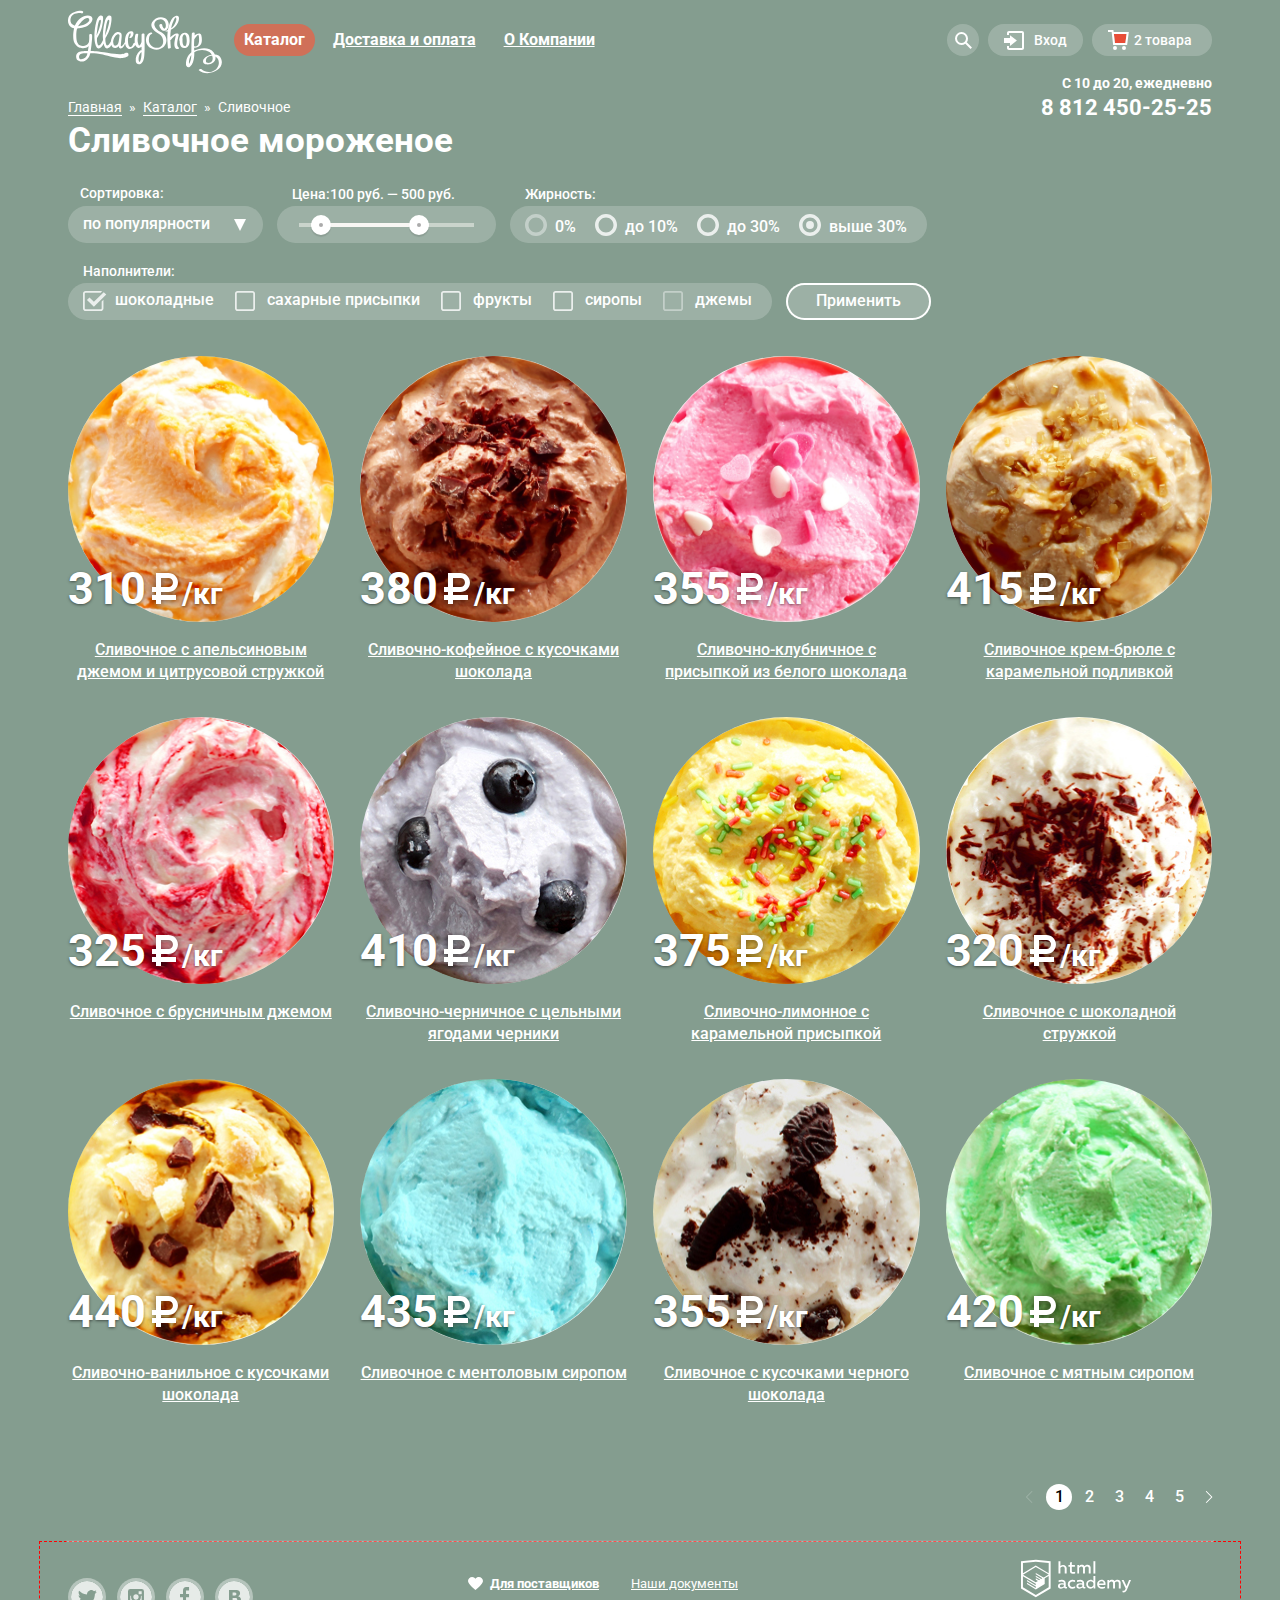
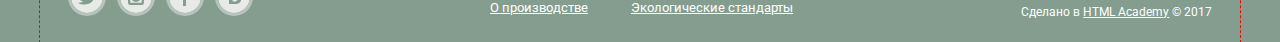
==== commit d86b66f6: "Пофиксил косяки #1." ====
--- a/catalog.html
+++ b/catalog.html
@@ -222,27 +222,27 @@
 
         <div class="shopping-card">
           <img src="img/ice-cream/popular-icecream-1.jpg" width="267" height="267" class="shopping-card__img" alt="Сливочное с апельсиновым джемом и цитрусовой стружкой">
-          <p class="shopping-card__cost">310<span class="ruble-sign">₽</span></p>
+          <p class="shopping-card__cost">310<span class="shopping-card__cost-postfix">/кг</span></p>
           <a href="#">Сливочное с апельсиновым джемом и цитрусовой стружкой</a>
           <button class="btn" type="button">Быстрый просмотр</button>
         </div>
         <div class="shopping-card">
           <img src="img/ice-cream/popular-icecream-2.jpg" width="267" height="267" class="shopping-card__img" alt="Сливочно-кофейное с кусочками шоколада">
-          <p class="shopping-card__cost">380<span class="ruble-sign">₽</span></p>
+          <p class="shopping-card__cost">380<span class="shopping-card__cost-postfix">/кг</span></p>
           <a href="#">Сливочно-кофейное с кусочками шоколада
           </a>
           <button class="btn" type="button">Быстрый просмотр</button>
         </div>
         <div class="shopping-card">
           <img src="img/ice-cream/popular-icecream-3.jpg" width="267" height="267" class="shopping-card__img" alt="Сливочно-клубничное с присыпкой из белого шоколада">
-          <p class="shopping-card__cost">355<span class="ruble-sign">₽</span></p>
+          <p class="shopping-card__cost">355<span class="shopping-card__cost-postfix">/кг</span></p>
           <a href="#">Сливочно-клубничное с присыпкой из белого шоколада
           </a>
           <button class="btn" type="button">Быстрый просмотр</button>
         </div>
         <div class="shopping-card">
           <img src="img/ice-cream/popular-icecream-4.jpg" width="267" height="267" class="shopping-card__img" alt="Сливочное крем-брюле с карамельной подливкой">
-          <p class="shopping-card__cost">415<span class="ruble-sign">₽</span></p>
+          <p class="shopping-card__cost">415<span class="shopping-card__cost-postfix">/кг</span></p>
           <a href="#">Сливочное крем-брюле с карамельной подливкой
           </a>
           <button class="btn" type="button">Быстрый просмотр</button>
@@ -250,25 +250,25 @@
 
         <div class="shopping-card">
           <img src="img/ice-cream/catalog-icecream-1.jpg" width="267" height="267" class="shopping-card__img" alt="Сливочное с брусничным джемом">
-          <p class="shopping-card__cost">325<span class="ruble-sign">₽</span></p>
+          <p class="shopping-card__cost">325<span class="shopping-card__cost-postfix">/кг</span></p>
           <a href="#">Сливочное с брусничным джемом</a>
           <button class="btn" type="button">Быстрый просмотр</button>
         </div>
         <div class="shopping-card">
           <img src="img/ice-cream/catalog-icecream-2.jpg" width="267" height="267" class="shopping-card__img" alt="Сливочно-черничное с цельными ягодами черники">
-          <p class="shopping-card__cost">410<span class="ruble-sign">₽</span></p>
+          <p class="shopping-card__cost">410<span class="shopping-card__cost-postfix">/кг</span></p>
           <a href="#">Сливочно-черничное с цельными ягодами черники</a>
           <button class="btn" type="button">Быстрый просмотр</button>
         </div>
         <div class="shopping-card">
           <img src="img/ice-cream/catalog-icecream-3.jpg" width="267" height="267" class="shopping-card__img" alt="Сливочно-лимонное с карамельной присыпкой">
-          <p class="shopping-card__cost">375<span class="ruble-sign">₽</span></p>
+          <p class="shopping-card__cost">375<span class="shopping-card__cost-postfix">/кг</span></p>
           <a href="#">Сливочно-лимонное с карамельной присыпкой</a>
           <button class="btn" type="button">Быстрый просмотр</button>
         </div>
         <div class="shopping-card">
           <img src="img/ice-cream/catalog-icecream-4.jpg" width="267" height="267" class="shopping-card__img" alt="Сливочное с шоколадной стружкой">
-          <p class="shopping-card__cost">320<span class="ruble-sign">₽</span></p>
+          <p class="shopping-card__cost">320<span class="shopping-card__cost-postfix">/кг</span></p>
           <a href="#">Сливочное с шоколадной стружкой
           </a>
           <button class="btn" type="button">Быстрый просмотр</button>
@@ -276,27 +276,27 @@
 
         <div class="shopping-card">
           <img src="img/ice-cream/catalog-icecream-5.jpg" width="267" height="267" class="shopping-card__img" alt="Сливочно-ванильное с кусочками шоколада">
-          <p class="shopping-card__cost">440<span class="ruble-sign">₽</span></p>
+          <p class="shopping-card__cost">440<span class="shopping-card__cost-postfix">/кг</span></p>
           <a href="#">Сливочно-ванильное с кусочками шоколада</a>
           <button class="btn" type="button">Быстрый просмотр</button>
         </div>
         <div class="shopping-card">
           <img src="img/ice-cream/catalog-icecream-6.jpg" width="267" height="267" class="shopping-card__img" alt="Сливочноe с ментоловым сиропом">
-          <p class="shopping-card__cost">435<span class="ruble-sign">₽</span></p>
+          <p class="shopping-card__cost">435<span class="shopping-card__cost-postfix">/кг</span></p>
           <a href="#">Сливочноe с ментоловым сиропом
           </a>
           <button class="btn" type="button">Быстрый просмотр</button>
         </div>
         <div class="shopping-card">
           <img src="img/ice-cream/catalog-icecream-7.jpg" width="267" height="267" class="shopping-card__img" alt="Сливочное с кусочками черного шоколада">
-          <p class="shopping-card__cost">355<span class="ruble-sign">₽</span></p>
+          <p class="shopping-card__cost">355<span class="shopping-card__cost-postfix">/кг</span></p>
           <a href="#">Сливочное с кусочками черного шоколада
           </a>
           <button class="btn" type="button">Быстрый просмотр</button>
         </div>
         <div class="shopping-card">
           <img src="img/ice-cream/catalog-icecream-8.jpg" width="267" height="267" class="shopping-card__img" alt="Сливочное с мятным сиропом">
-          <p class="shopping-card__cost">420<span class="ruble-sign">₽</span></p>
+          <p class="shopping-card__cost">420<span class="shopping-card__cost-postfix">/кг</span></p>
           <a href="#">Сливочное с мятным сиропом
           </a>
           <button class="btn" type="button">Быстрый просмотр</button>
--- a/css/style.css
+++ b/css/style.css
@@ -31,7 +31,7 @@
   min-width: 900px;
   max-width: 1200px;
   margin: 0 auto;
-  outline: 1px dashed pink;
+  /* outline: 1px dashed pink; */
 }
 
 .flex-row {
@@ -41,7 +41,7 @@
   flex-flow: row nowrap;
   justify-content: space-between;
   align-self: stretch;
-  outline: 1px dashed crimson;
+  /* outline: 1px dashed crimson; */
   -webkit-box-direction: normal;
   -webkit-box-orient: horizontal;
   -webkit-box-pack: justify;
@@ -65,6 +65,7 @@
 /* ------------------ #Carousel ------------------ */
 
 .carousel {
+  position: relative;
   display: -webkit-box;
   display: -ms-flexbox;
   display: flex;
@@ -84,9 +85,9 @@
 .slide {
   position: relative;
   display: none;
-  /* flex */
   justify-content: space-around;
   max-width: 60%;
+  margin-top: 270px;
   margin-bottom: 28px;
   -ms-flex-pack: distribute;
 }
@@ -97,6 +98,7 @@
   line-height: 60px;
   text-align: center;
   color: white;
+  -ms-flex-item-align: end;
 }
 
 .carousel .btn {
@@ -109,8 +111,8 @@
 
 .carousel-pagination {
   position: absolute;
-  bottom: 54px;
-  left: 102px;
+  bottom: 62px;
+  left: 28px;
   display: -webkit-box;
   display: -ms-flexbox;
   display: flex;
@@ -462,7 +464,6 @@
   align-items: center;
   margin: 5px 0;
   white-space: nowrap;
-  outline: 0 dashed blue;
   -webkit-box-align: center;
   -ms-flex-align: center;
 }
@@ -877,7 +878,7 @@
   align-self: flex-start;
   margin: 0;
   margin-top: 16px;
-  outline: 1px dashed lightseagreen;
+  /* outline: 1px dashed lightseagreen; */
   -ms-flex-item-align: start;
 }
 
@@ -892,7 +893,8 @@
   font-size: 14px;
   line-height: 16px;
   vertical-align: auto;
-  text-decoration: underline;
+  text-decoration: none;
+  border-bottom: 1px solid white;
 }
 
 .breadcrumbs a.breadcrumds__item:hover {
@@ -904,10 +906,13 @@
   font-size: 14px;
   line-height: 16px;
   vertical-align: auto;
+  text-decoration: none;
+  border-bottom: 1px solid #ffbc9e;
 }
 
 .breadcrumbs a.breadcrumds__item:last-of-type {
   text-decoration: none;
+  border-bottom: 0 solid #ffbc9e;
 }
 
 /* .breadcrumbs .breadcrumds__item:not(:last-of-type)::after {
@@ -997,9 +1002,9 @@
   display: -webkit-box;
   display: -ms-flexbox;
   display: flex;
-  flex-basis: 46.6%;
   flex-flow: column nowrap;
   justify-content: flex-start;
+  width: 46.6%;
   min-height: 230px;
   padding: 20px;
   font-weight: 700;
@@ -1050,12 +1055,12 @@
   display: -webkit-box;
   display: -ms-flexbox;
   display: flex;
-  flex-basis: 22.2%;
   -ms-flex-direction: column;
   flex-direction: column;
   justify-content: flex-start;
   align-items: center;
-  margin-bottom: 40px;
+  width: 22.2%;
+  margin-bottom: 34px;
   text-align: center;
   -webkit-box-align: center;
   -webkit-box-direction: normal;
@@ -1068,8 +1073,8 @@
 
 .shopping-card:hover {
   z-index: 33;
-  margin-bottom: -35px;
-  padding-bottom: 75px;
+  margin-bottom: -39px;
+  padding-bottom: 73px;
 }
 
 .shopping-card:hover::after {
@@ -1089,10 +1094,13 @@
 }
 
 .shopping-card__cost {
-  position: absolute;
+  align-self: flex-start;
+  /* position: absolute;
   top: 175px;
-  left: 0;
-  align-self: flex-start;
+  left: 0; */
+  /* height: 0; */
+  margin-top: -58px;
+  margin-bottom: 34px;
   font-weight: bold;
   font-size: 45px;
   color: white;
@@ -1101,15 +1109,28 @@
   -ms-flex-item-align: start;
 }
 
-.shopping-card:hover .shopping-card__cost {
+
+.shopping-card__cost-postfix {
+  position: relative;
+  display: inline-block;
+  vertical-align: baseline;
+  margin-left: 36px;
+  font-size: 30px;
+}
+
+.shopping-card__cost-postfix::before {
+  content: "";
+  display: block;
   position: absolute;
-  top: 175px;
-  left: 0;
-}
-
-.shopping-card__cost::after {
-  content: "/кг";
-  font-size: 30px;
+  top:-12px;
+  left:-32px;
+  width: 31px;
+  height: 36px;
+  background-image: url("../img/ruble-sign.svg");
+  background-repeat: no-repeat;
+  background-position: center center;
+  background-size: 31px 36px;
+  filter: drop-shadow(0 1px 3px rgba(0, 0, 0, 0.5));
 }
 
 .shopping-card__schild-hit {
@@ -1136,7 +1157,7 @@
   height: auto;
   max-height: 267px;
   margin-bottom: 14px;
-  background: rebeccapurple;
+  background: plum;
   border-radius: 300px;
   -ms-flex-item-align: stretch;
   -ms-grid-row-align: stretch;
@@ -1145,6 +1166,7 @@
 .shopping-card .btn {
   display: none;
   align-self: center;
+  white-space: nowrap;
   -ms-flex-item-align: center;
   -ms-grid-row-align: center;
 }
@@ -1152,7 +1174,19 @@
 .shopping-card:hover .btn {
   position: absolute;
   bottom: 20px;
+  left: 50%;
   display: block;
+  align-self: center;
+  -webkit-transform: translateX(-50%);
+  transform: translateX(-50%);
+  -ms-flex-item-align: center;
+  -ms-grid-row-align: center;
+}
+
+.shopping-card a {
+  display: inline-block;
+  width: 100%;
+  vertical-align: auto;
 }
 
 /* ------------------ #Advantages ------------------ */
@@ -1179,7 +1213,7 @@
 }
 
 .advantages__title {
-  flex-basis: 100%;
+  width: 100%;
   margin-top: 5px;
   margin-bottom: 5px;
   font-weight: 500;
@@ -1191,7 +1225,7 @@
 
 .advantages__item {
   position: relative;
-  flex-basis: 41.5%;
+  width: 41.5%;
   margin-bottom: 4px;
   margin-left: 58px;
   font-size: 16px;
@@ -1233,9 +1267,9 @@
   display: -webkit-box;
   display: -ms-flexbox;
   display: flex;
-  flex-basis: 46.6%;
   flex-flow: column nowrap;
   justify-content: flex-start;
+  width: 46.6%;
   min-height: 220px;
   padding: 20px;
   color: #323232;
@@ -1276,7 +1310,7 @@
 /* ------------------ #Subscribe ------------------ */
 
 .subscribe {
-  flex-basis: 46.6%;
+  width: 46.6%;
   min-height: 220px;
   padding: 6px;
   background-color: cornflowerblue;
@@ -1313,7 +1347,7 @@
 }
 
 .subscribe-form .field-text {
-  flex-basis: 100%;
+  width: 100%;
   margin-right: 10px;
   -ms-flex-preferred-size: 100%;
 }
@@ -1334,12 +1368,16 @@
   min-height: 430px;
   margin-top: 40px;
   background-image: url("../img/bg/map-raster-image.jpg");
-  outline: 0 dashed aqua;
+  /* outline: 1px dashed aqua; */
   -webkit-box-align: stretch;
   -webkit-box-direction: normal;
   -webkit-box-orient: vertical;
   -ms-flex-align: stretch;
   -ms-flex-flow: column nowrap;
+}
+
+.map iframe{
+  width: 100%;
 }
 
 /* ------------------ #Contact ------------------ */
@@ -1396,10 +1434,12 @@
 /* ------------------ #Footer ------------------ */
 
 .main-footer {
+  padding-top: 10px;
   align-items: center;
   min-height: 100px;
   -webkit-box-align: center;
   -ms-flex-align: center;
+  outline: 1px dashed red;
 }
 
 /* ------------------ #Socials ------------------ */
@@ -1542,24 +1582,27 @@
 
 .modal {
   position: fixed;
-  top: 0;
-  right: 0;
-  bottom: 0;
-  left: 0;
+  top: 50%;
+  left: 50%;
+  width: 100vw;
+  height: 100vh;
   z-index: 9999;
   display: none;
   flex-flow: row nowrap;
   justify-content: space-around;
   background: rgba(0, 0, 0, 0.3);
+  transform: translate3d(-50%, -50%, 0);
   -webkit-box-direction: normal;
-  /* flex */
   -webkit-box-orient: horizontal;
   -ms-flex-flow: row nowrap;
   -ms-flex-pack: distribute;
 }
 
 .get-in-touch {
-  position: relative;
+  position: absolute;
+  top: 50%;
+  left: 50%;
+  transform: translate3d(-50%, -50%, 0);
   display: -webkit-box;
   display: -ms-flexbox;
   display: flex;
@@ -1731,10 +1774,6 @@
 
 /* ------------------ #Settings-#Range ------------------ */
 
-.field-range * {
-  outline: 0 dotted red;
-}
-
 .field-range {
   position: relative;
   display: -webkit-box;
@@ -1787,34 +1826,6 @@
 .field-range__toggle--max {
   right: 45px;
 }
-
-/* .field-range {
-  position: relative;
-  display: flex;
-  flex-flow: row nowrap;
-  justify-content: space-around;
-  align-items: center;
-  width: 220px;
-  height: 37px;
-  padding: 0 15px;
-  padding-bottom: 0;
-  font-weight: 500;
-  color: white;
-  background-color: rgba(255, 255, 255, 0.2);
-  border: none;
-  border-radius: 40px;
-}
-
-.field-range__label {
-  position: absolute;
-  top: -20px;
-  left: 15px;
-  margin-left: 0;
-}
-
-.field-range__range {
-  outline: 1px dotted tomato;
-} */
 
 /* ------------------ #Settings-#Radio ------------------ */
 
@@ -1979,13 +1990,13 @@
 /* ------------------ #Catalog-pagination ------------------ */
 
 .catalog-pagination {
-  margin-top: 40px;
+  margin-top: 44px;
   margin-right: 2.3%;
   margin-bottom: 30px;
   margin-left: 2.3%;
   text-align: right;
   text-decoration: none;
-  outline: 1px dashed aqua;
+  /* outline: 1px dashed aqua; */
 }
 
 .catalog-pagination .catalog-pagination__item {
@@ -2064,3 +2075,37 @@
 .below-header-bar {
   max-height: 40px;
 }
+
+/* ------------------ #Animation ------------------ */
+
+@keyframes modal-fade-in {
+  from {
+    opacity: 0;
+  }
+  60% {
+    opacity: 1;
+  }
+}
+
+.modal-in-animation {
+  -webkit-animation-name: modal-fade-in;
+  animation-name: modal-fade-in;
+  animation-duration: 0.5s;
+  animation-timing-function: cubic-bezier(0.2, 0.09, 0.05, 0.97);
+}
+
+@keyframes modal-fade-out {
+  40% {
+    opacity: 1;
+  }
+  to {
+    opacity: 0;
+  }
+}
+
+.modal-out-animation {
+  -webkit-animation-name: modal-fade-out;
+  animation-name: modal-fade-out;
+  animation-duration: 0.5s;
+  animation-timing-function: cubic-bezier(0.2, 0.09, 0.05, 0.97);
+}
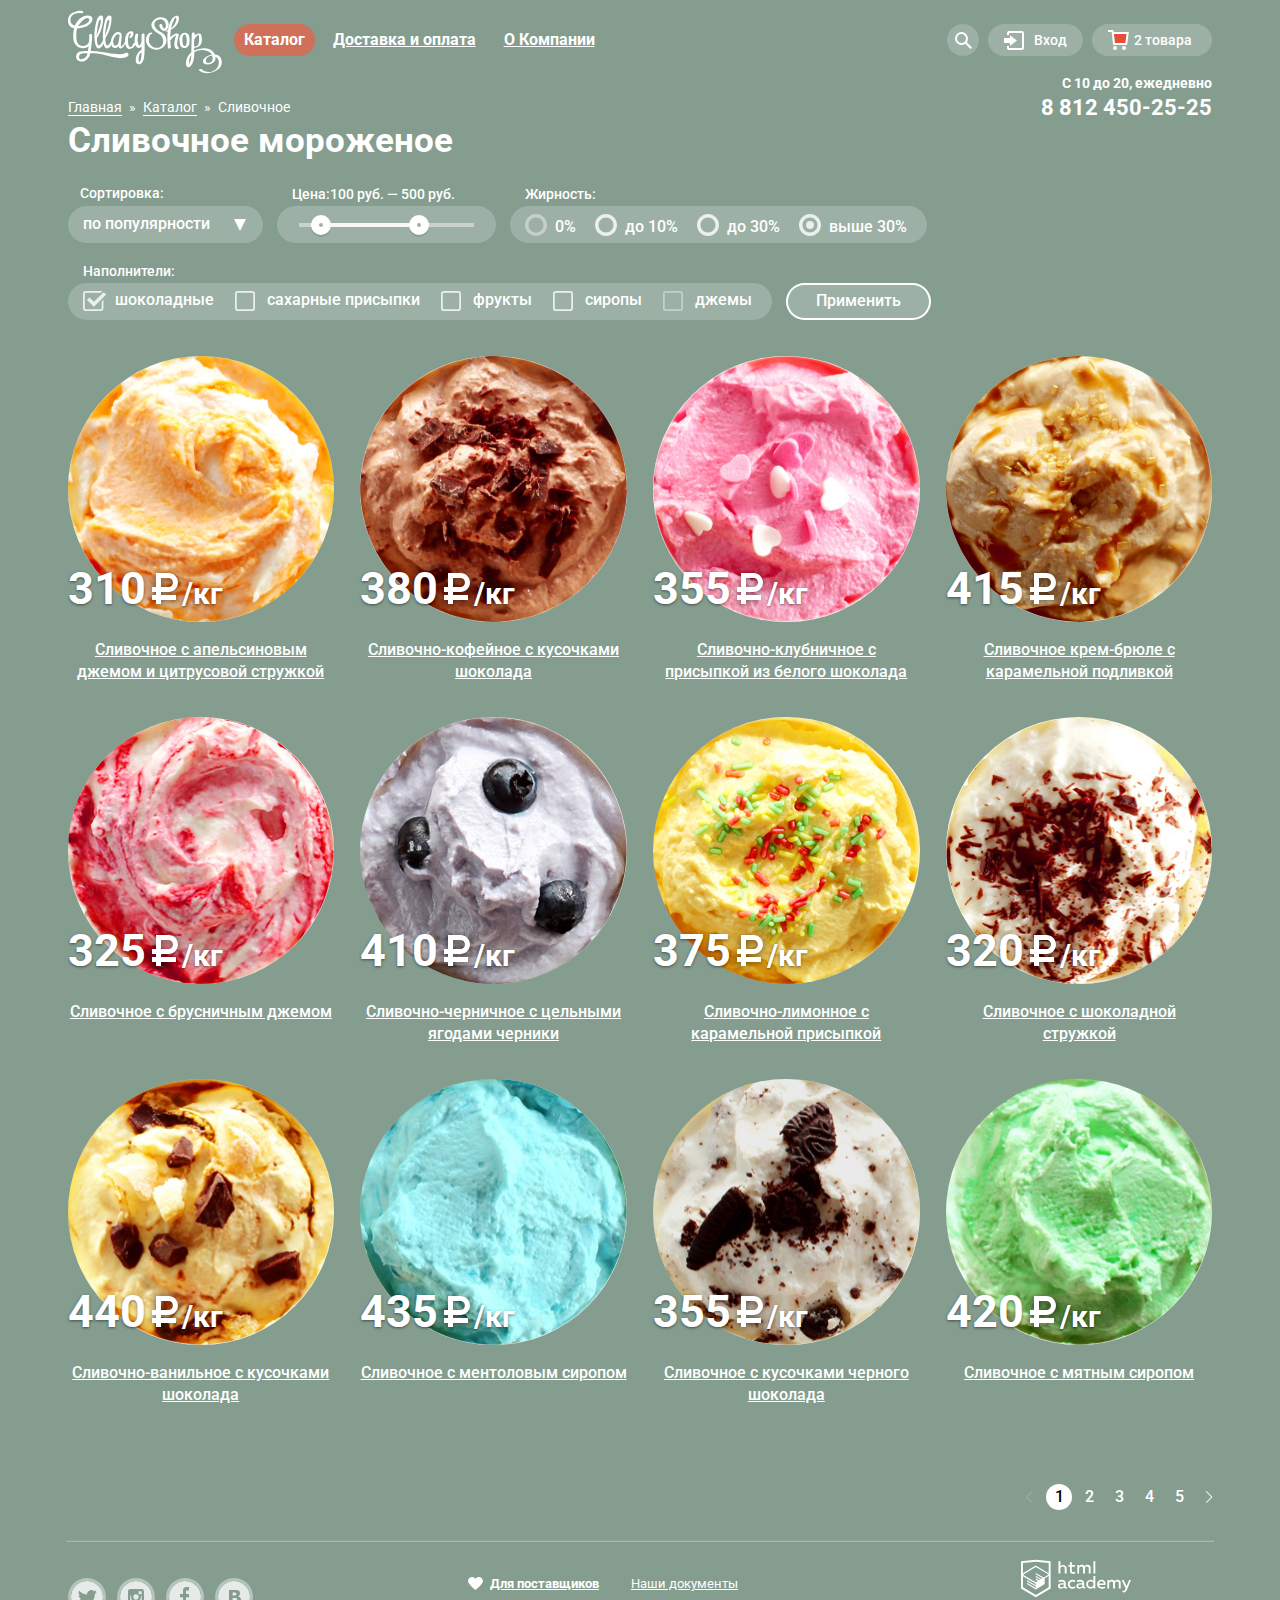
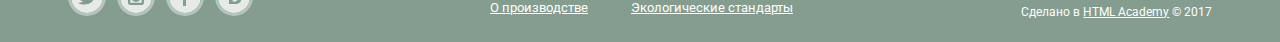
==== commit 8e135510: "Пофиксил косяки #3. Минификация." ====
--- a/catalog.html
+++ b/catalog.html
@@ -6,7 +6,7 @@
   <title>Каталог</title>
   <link href="https://fonts.googleapis.com/css?family=Roboto:400,500,700&amp;subset=cyrillic" rel="stylesheet">
   <link rel="stylesheet" href="css/normalize.min.css">
-  <link rel="stylesheet" href="css/style.css">
+  <link rel="stylesheet" href="css/style.min.css">
 </head>
 
 <body>
@@ -120,7 +120,7 @@
 
     <div class="flex-row below-header-bar">
       <p class="breadcrumbs">
-        <a class="breadcrumds__item" href="#">Главная</a>
+        <a class="breadcrumds__item" href="index.html">Главная</a>
         <a class="breadcrumds__item" href="#">Каталог</a>
         <a class="breadcrumds__item" href="#">Сливочное</a>
       </p>
--- a/css/style.min.css
+++ b/css/style.min.css
@@ -0,0 +1 @@
+.carousel,.carousel-pagination,.flex-row{-webkit-box-direction:normal}#slide-1:checked~.site-wrapper,#slide-2:checked~.site-wrapper,#slide-3:checked~.site-wrapper{background-repeat:no-repeat;background-position:top center;background-size:1045px 881px}.btn,.slide__lead{color:#fff;font-weight:700}.main-logo,.schedule{max-height:-webkit-fit-content}:root{-webkit-box-sizing:border-box;box-sizing:border-box;font:400 16px/22px Roboto,Helvetica,Arial,sans-serif}*,::after,::before{-webkit-box-sizing:inherit;box-sizing:inherit;font-family:inherit}.visually-hidden{position:absolute;width:1px;height:1px;margin:-1px;clip:rect(0 0 0 0)}.carousel,.slide{position:relative}body{margin:0;background-color:#849d8f}.page-wrapper{min-width:900px;max-width:1200px;margin:0 auto}.flex-row{display:-webkit-box;display:-ms-flexbox;display:flex;flex-flow:row nowrap;justify-content:space-between;align-self:stretch;-webkit-box-orient:horizontal;-webkit-box-pack:justify;-ms-flex-flow:row nowrap;-ms-flex-item-align:stretch;-ms-flex-pack:justify}.flex-row>*{margin-right:2.2%}.flex-row>:first-child{margin-left:2.3%}.flex-row>:last-child{margin-right:2.3%}.carousel{display:-webkit-box;display:-ms-flexbox;display:flex;flex-flow:column nowrap;justify-content:flex-end;align-items:center;min-height:525px;-webkit-box-align:center;-webkit-box-orient:vertical;-webkit-box-pack:end;-ms-flex-align:center;-ms-flex-flow:column nowrap;-ms-flex-pack:end}.slide{display:none;justify-content:space-around;max-width:60%;margin-top:270px;margin-bottom:28px;-ms-flex-pack:distribute}.slide__lead{font-size:60px;line-height:60px;text-align:center;-ms-flex-item-align:end}.carousel .btn{align-self:center;margin:0 0 40px;-ms-flex-item-align:center;-ms-grid-row-align:center}.carousel-pagination{position:absolute;bottom:62px;left:28px;display:-webkit-box;display:-ms-flexbox;display:flex;flex-flow:row nowrap;justify-content:space-between;width:78px;-webkit-box-orient:horizontal;-webkit-box-pack:justify;-ms-flex-flow:row nowrap;-ms-flex-pack:justify}.carousel-pagination label{display:block;width:20px;height:20px;border:2px solid #fff;border-radius:50%}#slide-1:checked~.site-wrapper label[for=slide-1],#slide-2:checked~.site-wrapper label[for=slide-2],#slide-3:checked~.site-wrapper label[for=slide-3]{background-color:#fff}#slide-1:checked~.site-wrapper .slide:nth-of-type(2),#slide-2:checked~.site-wrapper .slide:nth-of-type(3),#slide-3:checked~.site-wrapper .slide:nth-of-type(4){display:-webkit-box;display:-ms-flexbox;display:flex}#slide-1:checked~.site-wrapper{background-color:#849d8f;background-image:url(../img/slider/slide-1.png)}#slide-2:checked~.site-wrapper{background-color:#8996a6;background-image:url(../img/slider/slide-2.png)}#slide-3:checked~.site-wrapper{background-color:#9d8b84;background-image:url(../img/slider/slide-3.png)}.btn{height:44px;padding:0 24px;font-size:18px;text-shadow:none;background:-webkit-gradient(linear,left bottom,left top,from(#e72f35),to(#f26843));background:linear-gradient(to top,#e72f35,#f26843);border:none;border-radius:32px;-webkit-box-shadow:0 2px 2px rgba(172,16,0,.54);box-shadow:0 2px 2px rgba(172,16,0,.54)}.btn:focus,.btn:hover{background:-webkit-gradient(linear,left bottom,left top,from(rgba(231,47,53,.8)),to(rgba(242,104,67,.8))),#fff;background:linear-gradient(to top,rgba(231,47,53,.8),rgba(242,104,67,.8)),#fff;-webkit-box-shadow:0 1px 2px #ac1000;box-shadow:0 1px 2px #ac1000}.btn:active{color:#fceeec;background:-webkit-gradient(linear,left bottom,left top,from(rgba(231,47,53,.93)),to(rgba(242,104,67,.93))),#000;background:linear-gradient(to top,rgba(231,47,53,.93),rgba(242,104,67,.93)),#000;-webkit-box-shadow:inset 0 1px 2px #952718;box-shadow:inset 0 1px 2px #952718}.btn--big{height:64px;padding:0 40px;font-size:32px;text-shadow:0 2px 5px rgba(160,32,11,.76);-webkit-box-shadow:0 2px 2px rgba(172,16,0,.64);box-shadow:0 2px 2px rgba(172,16,0,.64)}.btn--big:hover{-webkit-box-shadow:0 2px 2px #ac1000;box-shadow:0 2px 2px #ac1000}.btn--big:active{-webkit-box-shadow:inset 0 2px 2px #952718;box-shadow:inset 0 2px 2px #952718}.field-text__input,.field-textarea{height:44px;padding:0 10px;font-weight:700;font-size:16px;color:#323232;background-color:#fff;border-width:0;border-radius:5px;-webkit-box-shadow:inset 0 0 0 1px rgba(178,178,178,.52);box-shadow:inset 0 0 0 1px rgba(178,178,178,.52)}.field-text__input:hover,.field-textarea:hover{-webkit-box-shadow:inset 0 0 0 2px rgba(154,154,154,.52);box-shadow:inset 0 0 0 2px rgba(154,154,154,.52)}.field-text__input:focus,.field-textarea:focus{outline:0;-webkit-box-shadow:inset 0 0 0 2px rgba(46,136,228,.52);box-shadow:inset 0 0 0 2px rgba(46,136,228,.52)}.field-text__input:focus::-webkit-input-placeholder,.field-textarea:focus::-webkit-input-placeholder{color:transparent}.field-text__input:focus::-ms-input-placeholder,.field-textarea:focus::-ms-input-placeholder{color:transparent}.field-text__input:focus:-ms-input-placeholder,.field-textarea:focus:-ms-input-placeholder{color:transparent}.field-text__input:focus::placeholder,.field-textarea:focus::placeholder{color:transparent}.field-text__input::-webkit-input-placeholder,.field-textarea::-webkit-input-placeholder{font-weight:400;font-size:16px;color:#999}.field-text__input::-ms-input-placeholder,.field-textarea::-ms-input-placeholder{font-weight:400;font-size:16px;color:#999}.field-text__input:-ms-input-placeholder,.field-textarea:-ms-input-placeholder{font-weight:400;font-size:16px;color:#999}.field-text__input::placeholder,.field-textarea::placeholder{font-weight:400;font-size:16px;color:#999}.field-textarea{width:100%;min-height:155px;padding-top:10px;resize:none}.page-wrapper a{font-weight:500;color:#fff;text-decoration:underline}.page-wrapper a:active,.page-wrapper a:hover{font-weight:500;color:#ffbc9e;text-decoration:underline}.main-menu__item:active>a,.main-menu__item:hover>a{color:#323232;text-decoration:none;font-weight:700}.main-header{position:relative;justify-content:flex-start;align-items:center;-webkit-box-align:center;-webkit-box-pack:start;-ms-flex-align:center;-ms-flex-pack:start}.main-logo{display:block;max-height:-moz-fit-content;max-height:fit-content;margin:10px 0 0}.main-logo__img{margin:0}.main-menu{display:-webkit-box;display:-ms-flexbox;display:flex;margin:0 0 0 12px;padding:0;list-style:none}.main-menu__item{position:relative;display:-webkit-box;display:-ms-flexbox;display:flex;align-items:center;margin:0 8px 0 0;padding:0 10px;-webkit-box-align:center;-ms-flex-align:center}.main-menu__item>a{font-weight:700;line-height:32px}.main-menu__item:hover{background:#f7f6f3;border:none;border-radius:40px}.main-menu__item:active{background:#ededed;-webkit-box-shadow:inset 0 2px 1px 0 #696969;box-shadow:inset 0 2px 1px 0 #696969}.main-submenu,.order,.search-form,.sign-up-form{z-index:2;-webkit-box-shadow:0 20px 20px 0 rgba(0,0,0,.4)}.main-menu__item--active{background:#d07058;border:none;border-radius:40px}.main-menu__item--active>a{font-weight:700;color:#fff;text-decoration:none}.main-submenu__item a,.main-submenu__item:active a,.main-submenu__item:hover a{color:#323232;font-weight:400;text-decoration:none}.main-menu__item:hover::after{content:"";position:absolute;top:30px;left:0;display:block;width:100%;height:10px;background:0 0}.main-menu__item:hover .main-submenu{display:block}.main-submenu{position:absolute;top:35px;left:-10px;display:none;margin:0;padding:5px 0;list-style:none;background:#f8f7f4;border:none;border-radius:5px;box-shadow:0 20px 20px 0 rgba(0,0,0,.4)}.main-submenu__item{display:-webkit-box;display:-ms-flexbox;display:flex;align-items:center;margin:5px 0;white-space:nowrap;-webkit-box-align:center;-ms-flex-align:center}.main-submenu__item a{display:block;padding:0 20px;line-height:30px}.main-submenu__item:hover{background:#fbded7}.main-submenu__item:active{background:#f6b5a5}.main-submenu__item--active{background:#d07058}.main-submenu__item--active a{font-weight:400;color:#fff;text-decoration:none}.main-submenu__item--lead a,.main-submenu__item--lead:hover a{font-weight:700;text-decoration:none}.main-submenu__item--divider{display:block;height:1px}.main-submenu__item--divider::before{content:"";display:block;width:auto;height:1px;margin:0 9px;background:#d0d1ce}.user-bar{display:-webkit-box;display:-ms-flexbox;display:flex;margin:0 0 0 auto;padding:0;list-style:none}.user-bar__item{position:relative;height:32px;margin-left:9px;padding:8px 16px;font-weight:500;font-size:14px;line-height:16px;color:#fff;background-color:rgba(255,255,255,.2);border:none;border-radius:40px}.user-bar__item:nth-of-type(1){width:32px;padding:8px 0;background-image:url(../img/search-icon.svg);background-repeat:no-repeat;background-position:8px center}.user-bar__item:nth-of-type(2){min-width:32px;padding-left:46px;background-image:url(../img/enter-icon.svg);background-repeat:no-repeat;background-position:16px center}.user-bar__item:nth-of-type(3){min-width:116px;padding-left:44px;background-image:url(../img/basket-icon.svg);background-repeat:no-repeat;background-position:16px center}.user-bar__item:nth-of-type(3).user-bar__item--basket-active{min-width:120px;padding-left:42px;background-image:url(../img/basket-icon-active.svg);background-repeat:no-repeat;background-position:16px center}.user-bar__item:hover{color:#323232;background-color:rgba(248,247,244,1)}.user-bar__item:hover:nth-of-type(1){background-image:url(../img/search-icon-dark.svg)}.user-bar__item:hover:nth-of-type(2){background-image:url(../img/enter-icon-dark.svg)}.user-bar__item:hover:nth-of-type(3){background-image:url(../img/basket-icon-dark.svg)}.user-bar__item:nth-of-type(3).user-bar__item--basket-active:hover{background-image:url(../img/basket-icon-active-dark.svg)}.user-bar__item:hover::after{content:"";position:absolute;top:30px;left:-20%;display:block;width:120%;height:10px;background:0 0}.order,.search-form,.sign-up-form{display:none;padding:20px 16px;background-color:#f8f7f4;border-radius:6px;box-shadow:0 20px 20px 0 rgba(0,0,0,.4)}.user-bar__item:hover .search-form{position:absolute;top:35px;right:0;display:block;width:340px}.sign-up-form__control,.user-bar__item:hover .sign-up-form{display:-webkit-box;display:-ms-flexbox;-webkit-box-direction:normal}.search-form .field-text__input{width:100%}.user-bar__item:hover .sign-up-form{position:absolute;top:35px;right:0;display:flex;flex-flow:column wrap;width:280px;-webkit-box-orient:vertical;-ms-flex-flow:column wrap}.sign-up-form>:not(:last-child){margin-bottom:20px}.sign-up-form .field-text__input{width:100%}.sign-up-form .btn{margin-right:auto}.sign-up-form__control{display:flex;flex-flow:row nowrap;justify-content:space-between;-webkit-box-orient:horizontal;-webkit-box-pack:justify;-ms-flex-flow:row nowrap;-ms-flex-pack:justify}.order,.sign-up-form__links{-webkit-box-orient:vertical;-webkit-box-direction:normal}.sign-up-form__links{display:-webkit-box;display:-ms-flexbox;display:flex;flex-flow:column nowrap;justify-content:space-around;-ms-flex-flow:column nowrap;-ms-flex-pack:distribute}.sign-up-form__links a{color:#323232}.sign-up-form__links a:hover{color:#e84d37}.user-bar__item:hover .order{position:absolute;top:35px;right:0;display:-webkit-box;display:-ms-flexbox;display:flex}.order-item,.promo-case{display:-webkit-box;display:-ms-flexbox}.order{flex-flow:column nowrap;align-items:flex-end;-webkit-box-align:end;-ms-flex-align:end;-ms-flex-flow:column nowrap}.order-list{margin:0;padding:0}.order-item{display:flex;flex-flow:row nowrap;justify-content:space-between;align-items:flex-start;min-height:52px;font-weight:400;font-size:13px;line-height:16px;color:#323232;-webkit-box-align:start;-webkit-box-direction:normal;-webkit-box-orient:horizontal;-webkit-box-pack:justify;-ms-flex-align:start;-ms-flex-flow:row nowrap;-ms-flex-pack:justify}.promo-case,.shopping-card{-webkit-box-orient:vertical;-webkit-box-direction:normal}.order-item__remove{display:block;width:11px;height:11px;margin:11px 15px 0 0;background-color:transparent;background-image:url(../img/x-icon.svg);background-repeat:no-repeat;background-position:center center;background-size:11px 11px;border:none}.order-item__thumb{width:33px;height:33px;margin:0 12px 0 0;border:none;border-radius:50%}.order-item__name{align-self:baseline;width:220px;margin:10px 20px 0 0;-ms-flex-item-align:baseline}.order-item__qty{display:-webkit-inline-box;display:-ms-inline-flexbox;display:inline-flex;justify-content:flex-end;width:100px;margin:10px 0 0 auto;white-space:nowrap;-webkit-box-pack:end;-ms-flex-pack:end}.order-item__price{color:#999}.order-item__cost{display:-webkit-inline-box;display:-ms-inline-flexbox;display:inline-flex;justify-content:flex-end;min-width:80px;margin:10px 16px 0 0;white-space:nowrap;-webkit-box-pack:end;-ms-flex-pack:end}.order__total{font-size:15px;line-height:18px;color:#323232}.order-item__weight::after{content:"\00A0кг\00A0"}.order-item__price::before{content:"\00A0"}.order-item__cost::after,.order-item__price::after,.order__total-value::after{content:"\00A0руб."}.order-item--divider{display:block;height:1px}.order-item--divider::before{content:"";display:block;width:auto;height:1px;margin:5px 0;background:#d0d1ce}.catalog-header{margin:0 0 0 2.3%;font-weight:700;font-size:35px;line-height:41px;color:#fff}.breadcrumbs{align-self:flex-start;margin:16px 0 0;-ms-flex-item-align:start}.breadcrumbs a.breadcrumds__item{position:relative;display:inline-block;margin-right:17px;font-weight:400;font-size:14px;line-height:16px;vertical-align:auto;text-decoration:none;border-bottom:1px solid #fff}.breadcrumbs a.breadcrumds__item::after,.breadcrumbs a.breadcrumds__item:last-of-type::after{position:absolute;top:0;right:-7px;width:0;margin:0;line-height:16px;vertical-align:auto;font-size:14px;text-decoration:none}.breadcrumbs a.breadcrumds__item:hover{display:inline-block;font-weight:400;font-size:14px;line-height:16px;vertical-align:auto;text-decoration:none;border-bottom:1px solid #ffbc9e}.promo-case,.schedule,.shopping-card__cost{font-weight:700;color:#fff}.breadcrumbs a.breadcrumds__item:last-of-type{text-decoration:none;border-bottom:0 solid #ffbc9e}.breadcrumbs a.breadcrumds__item::after{content:"»";display:inline-block;color:#fff}.breadcrumbs a.breadcrumds__item:last-of-type::after{content:"";display:none;color:#fff}.schedule{max-height:-moz-fit-content;max-height:fit-content;margin:-10px 2.3% 0 0;font-size:14px;line-height:26px;text-align:right}.schedule a,.schedule a:hover{font-weight:700;font-size:22px;line-height:24px;color:#fff;text-decoration:none}.promo{margin-bottom:40px}.promo-case{display:flex;flex-flow:column nowrap;justify-content:flex-start;width:46.6%;min-height:230px;padding:20px;border-radius:15px;-webkit-box-pack:start;-ms-flex-flow:column nowrap;-ms-flex-pack:start;-ms-flex-preferred-size:46.6%}.promo-case__slogan{font-size:35px;line-height:35px}.promo-case__lead{font-size:18px;line-height:22px}.promo-case:first-of-type{margin-left:2.3%;background-color:#dc143c;background-image:url(../img/bg/raspberries-bg.jpg);background-position:center center}.promo-case:last-of-type{background-color:brown;background-image:url(../img/bg/chocolate-bg.jpg);background-position:center center}.promo-case .btn{align-self:flex-end;margin-top:auto;margin-bottom:4px;-ms-flex-item-align:end}.shopping-card{position:relative;display:-webkit-box;display:-ms-flexbox;display:flex;-ms-flex-direction:column;flex-direction:column;justify-content:flex-start;align-items:center;width:22.2%;margin-bottom:34px;text-align:center;-webkit-box-align:center;-webkit-box-pack:start;-ms-flex-align:center;-ms-flex-pack:start;-ms-flex-preferred-size:22.2%}.shopping-card:hover{z-index:33;margin-bottom:-39px;padding-bottom:73px}.shopping-card:hover::after{content:"";position:absolute;bottom:0;left:-5%;z-index:-1;display:block;width:110%;height:calc(100% + 6px);background:rgba(255,255,255,.2);border:none;border-radius:5px;-webkit-box-shadow:0 20px 20px 0 rgba(0,0,0,.4);box-shadow:0 20px 20px 0 rgba(0,0,0,.4)}.shopping-card__cost{align-self:flex-start;margin-top:-58px;margin-bottom:34px;font-size:45px;white-space:nowrap;text-shadow:0 1px 3px rgba(0,0,0,.5);-ms-flex-item-align:start}.blog-post b,.ruble-sign{font-weight:500}.shopping-card__cost-postfix{position:relative;display:inline-block;margin-left:36px;font-size:30px;vertical-align:baseline}.shopping-card__cost-postfix::before{content:"";position:absolute;top:-12px;left:-32px;display:block;width:31px;height:36px;background-image:url(../img/ruble-sign.svg);background-repeat:no-repeat;background-position:center center;background-size:31px 36px;-webkit-filter:drop-shadow(0 1px 3px rgba(0, 0, 0, .5));filter:drop-shadow(0 1px 3px rgba(0, 0, 0, .5))}.shopping-card__schild-hit{position:absolute;top:0;left:0;width:61px;height:61px;background:url(../img/hit-shield.svg)}.ruble-sign{display:-webkit-inline-box;display:-ms-inline-flexbox;display:inline-flex;text-indent:5px}.shopping-card__img{align-self:stretch;width:100%;max-width:100%;height:auto;max-height:267px;margin-bottom:14px;background:plum;border-radius:300px;-ms-flex-item-align:stretch;-ms-grid-row-align:stretch}.shopping-card .btn{display:none;align-self:center;white-space:nowrap;-ms-flex-item-align:center;-ms-grid-row-align:center}.shopping-card:hover .btn{position:absolute;bottom:20px;left:50%;display:block;align-self:center;-webkit-transform:translateX(-50%);transform:translateX(-50%);-ms-flex-item-align:center;-ms-grid-row-align:center}.shopping-card a{display:inline-block;width:100%;vertical-align:auto}.advantages{display:-webkit-box;display:-ms-flexbox;display:flex;flex-flow:row wrap;justify-content:space-between;margin-right:2.3%;margin-bottom:40px;margin-left:2.3%;padding:18px;background-color:tan;background-image:url(../img/bg/waffle-pattern.jpg);border:none;border-radius:15px;-webkit-box-direction:normal;-webkit-box-orient:horizontal;-webkit-box-pack:justify;-ms-flex-flow:row wrap;-ms-flex-pack:justify}.advantages__title{width:100%;margin-top:5px;margin-bottom:5px;font-weight:500;font-size:24px;line-height:30px;color:#323232;-ms-flex-preferred-size:100%}.advantages__item{position:relative;width:41.5%;margin-bottom:4px;margin-left:58px;font-size:16px;line-height:23px;color:#323232;-ms-flex-preferred-size:41.5%}.blog-post,.map{flex-flow:column nowrap}.advantages__item::before{content:"";position:absolute;top:-10px;left:-56px;display:block;width:49px;height:49px;border-radius:50px}.blog-post,.subscribe-form{display:-webkit-box;display:-ms-flexbox;-webkit-box-direction:normal}.blog-post,.subscribe{width:46.6%;min-height:220px}.advantages__item:nth-of-type(1)::before{background-image:url(../img/advantages/ice-cream-icon.svg)}.advantages__item:nth-of-type(2)::before{background-image:url(../img/advantages/cow-icon.svg)}.advantages__item:nth-of-type(3)::before{background-image:url(../img/advantages/leaf-icon.svg)}.advantages__item:nth-of-type(4)::before{background-image:url(../img/advantages/your-eyes-cold-as-ice-icon-lalala.svg)}.blog-post{display:flex;justify-content:flex-start;padding:20px;color:#323232;background-color:#fff;background-image:url(../img/bg/strawberry-bg.jpg);background-repeat:no-repeat;background-position:120% 20%;background-size:70%;border-radius:15px;-webkit-box-orient:vertical;-webkit-box-pack:start;-ms-flex-flow:column nowrap;-ms-flex-pack:start;-ms-flex-preferred-size:46.6%;justify-self:flex-start}.doc-links__item:first-child::before,.socials__item a{background-repeat:no-repeat;background-position:center}.blog-post .blog-post__link{display:block;max-width:55%;margin-top:5px;font-weight:700;font-size:24px;line-height:30px;color:#323232}.blog-post .blog-post__link:hover{font-weight:700;color:#e84d37}.subscribe{padding:6px;background-color:#f8f7f4;background-image:repeating-linear-gradient(-45deg,transparent,transparent 7px,#fe9e90 7px,#fe9e90 14px,transparent 14px,transparent 21px,#92cdff 21px,#92cdff 28px);border:none;border-radius:15px;-ms-flex-preferred-size:46.6%;justify-self:flex-end}.map iframe,.subscribe-form .field-text__input,.subscribe-inner{width:100%}.subscribe-inner{height:100%;padding:20px;background-color:#f8f7f4;border-radius:10px}.subscribe-inner p{margin-top:10px;margin-bottom:35px;color:#5a5a5a}.subscribe-form{display:flex;flex-flow:row nowrap;-webkit-box-orient:horizontal;-ms-flex-flow:row nowrap}.contact,.map{display:-webkit-box;display:-ms-flexbox}.contact,.doc-links,.map{-webkit-box-orient:vertical;-webkit-box-direction:normal}.subscribe-form .field-text{width:100%;margin-right:10px;-ms-flex-preferred-size:100%}.map{position:relative;display:flex;align-items:stretch;min-height:430px;margin-top:40px;background-image:url(../img/bg/map-raster-image.jpg);-webkit-box-align:stretch;-ms-flex-align:stretch;-ms-flex-flow:column nowrap}.contact,.get-in-touch{flex-flow:column nowrap;align-self:center}.contact{position:absolute;top:14%;right:2.3%;display:flex;justify-content:space-between;width:303px;height:70%;padding:28px 25px;background-color:#fff;border-radius:15px;-webkit-box-pack:justify;-ms-flex-flow:column nowrap;-ms-flex-item-align:center;-ms-flex-pack:justify}.contact small{font-size:14px;line-height:20px}.contact address{margin-bottom:14px;font-style:normal}.contact b{font-size:18px;line-height:24px}.contact a{font-size:18px;line-height:22px;color:#000;text-decoration:none}.contact .btn{margin-top:25px}.main-footer{align-items:center;min-height:100px;padding-top:10px;-webkit-box-align:center;-ms-flex-align:center}.doc-links,.socials{padding:0;list-style:none}.socials{display:-webkit-box;display:-ms-flexbox;display:flex;margin:0}.socials__item{display:block;margin-right:11px}.socials__item a{display:block;width:32px;height:32px;margin:3px;background-size:32px 32px;border:none;border-radius:32px;-webkit-box-shadow:0 0 0 3px rgba(255,255,255,.5);box-shadow:0 0 0 3px rgba(255,255,255,.5);opacity:.8}.doc-links,.get-in-touch{display:-webkit-box;display:-ms-flexbox}.socials__item a[href*="twitter.com"]{background-image:url(../img/socials/twitter-icon.svg)}.socials__item a[href*="instagram.com"]{background-image:url(../img/socials/instagram-icon.svg)}.socials__item a[href*="facebook.com"]{background-image:url(../img/socials/facebook-icon.svg)}.socials__item a[href*="vk.com"]{background-image:url(../img/socials/vkontakte-icon.svg)}.socials__item a:hover{-webkit-box-shadow:0 0 0 3px rgba(255,255,255,.7);box-shadow:0 0 0 3px rgba(255,255,255,.7);opacity:1}.socials__item a:active{-webkit-box-shadow:0 0 0 3px rgba(255,255,255,.7);box-shadow:0 0 0 3px rgba(255,255,255,.7);opacity:.8}.doc-links{display:flex;flex-flow:column wrap;align-content:center;height:50px;margin:0 0 0 30px;-ms-flex-flow:column wrap;-ms-flex-line-pack:center}.doc-links__item{position:relative;display:-webkit-inline-box;display:-ms-inline-flexbox;display:inline-flex;margin-right:32px;font-size:13px;line-height:24px}.doc-links__item a,.doc-links__item a:hover{font-weight:400}.doc-links__item:first-child a{font-weight:700}.doc-links__item:first-child::before{content:"";position:absolute;top:2px;left:-24px;display:block;width:19px;height:19px;background-image:url(../img/heart-icon.svg);background-size:15px 13px}.copyright{margin-top:0;margin-bottom:14px;font-size:12px;line-height:18px;color:#fff}.get-in-touch b,.get-in-touch-form :not(:last-child){margin-bottom:20px}.copyright a,.copyright a:hover{font-weight:400}.copyright a:first-child{text-decoration:none}.modal{position:fixed;top:50%;left:50%;z-index:9999;display:none;flex-flow:row nowrap;justify-content:space-around;width:100vw;height:100vh;background:rgba(0,0,0,.3);-webkit-transform:translate3d(-50%,-50%,0);transform:translate3d(-50%,-50%,0);-webkit-box-direction:normal;-webkit-box-orient:horizontal;-ms-flex-flow:row nowrap;-ms-flex-pack:distribute}.get-in-touch,.get-in-touch-form{-webkit-box-orient:vertical;-webkit-box-direction:normal}.get-in-touch{position:absolute;top:50%;left:50%;display:flex;justify-content:space-between;align-items:flex-start;width:478px;padding:24px;background:#f8f7f4;border:none;border-radius:10px;-webkit-transform:translate3d(-50%,-50%,0);transform:translate3d(-50%,-50%,0);-webkit-box-align:start;-webkit-box-pack:justify;-ms-flex-align:start;-ms-flex-flow:column nowrap;-ms-flex-item-align:center;-ms-flex-pack:justify}.get-in-touch b{font-size:24px;line-height:28px}.get-in-touch-form{display:-webkit-box;display:-ms-flexbox;display:flex;flex-flow:column nowrap;justify-content:space-between;align-items:flex-start;align-self:stretch;-webkit-box-align:start;-webkit-box-pack:justify;-ms-flex-align:start;-ms-flex-flow:column nowrap;-ms-flex-item-align:stretch;-ms-flex-pack:justify}.get-in-touch-form .btn{align-self:flex-end;-ms-flex-item-align:end}.get-in-touch-form .field-text__input{width:267px}.get-in-touch .close-modal{position:absolute;top:20px;right:20px;width:20px;height:20px;font-size:40px;background:url(../img/x-icon.svg) center center no-repeat;background-size:20px 20px;border:none}.settings{margin-top:20px}.flex-row.settings-row{justify-content:flex-start;align-items:flex-end;height:62px;margin-bottom:15px;-webkit-box-align:end;-webkit-box-pack:start;-ms-flex-align:end;-ms-flex-pack:start}.settings__fieldset{position:relative;height:37px;margin:0 14px 0 0;padding:8px 15px 0;background:rgba(255,255,255,.2);border:none;border-radius:40px}.settings__field-select{margin-right:14px}.settings__fieldset-checkbox,.settings__fieldset-radio{display:-webkit-inline-box;display:-ms-inline-flexbox;display:inline-flex}.field-select__label,.settings__legend{display:block;margin-bottom:5px;margin-left:12px;font-weight:500;font-size:14px;line-height:16px;color:#fff}.settings__legend{position:absolute;top:-20px;left:15px;margin-left:0}.field-select__select{width:195px;height:37px;padding:0 15px;font-weight:500;color:#fff;background-color:rgba(255,255,255,.2);background-image:url(../img/icon-down-dir.svg);background-repeat:no-repeat;background-position:166px center;background-size:12px 12px;border:none;border-radius:40px;-webkit-appearance:none;-moz-appearance:none;appearance:none}.field-select__select::-ms-expand{display:none}.field-select__select:focus,.field-select__select:hover{height:37px;color:#323232;background:rgba(255,255,255,.2);background-image:url(../img/icon-down-dir-dark.svg);background-repeat:no-repeat;background-position:166px center;background-size:12px 12px;border:none;border-radius:40px}.field-range{position:relative;display:-webkit-box;display:-ms-flexbox;display:flex;justify-content:stretch;align-items:center;width:175px;height:22px;margin:0 7px 10px;-webkit-box-align:center;-webkit-box-pack:stretch;-ms-flex-align:center;-ms-flex-pack:stretch}.field-range__scale{width:100%;height:4px;background:rgba(248,247,244,.5)}.field-range__bar{height:4px;margin-right:45px;margin-left:12px;background:rgba(248,247,244,1)}.field-checkbox__input~.field-checkbox__label::before,.field-radio__input~.field-radio__label::before{content:"";margin-bottom:-5px;background-repeat:no-repeat;background-position:left center}.field-range__toggle{position:absolute;top:1px;-webkit-box-sizing:content-box;box-sizing:content-box;width:4px;height:4px;padding:0;background-color:#ababab;border:8px solid #fff;border-radius:50%;-webkit-box-shadow:0 2px 1px 0 rgba(0,0,0,.1);box-shadow:0 2px 1px 0 rgba(0,0,0,.1);cursor:pointer}.field-range__toggle--min{left:12px}.field-range__toggle--max{right:45px}.field-radio{margin-right:15px}.field-radio:last-of-type{margin-right:5px}.field-radio__input{display:none}.field-radio__label{display:-webkit-inline-box;display:-ms-inline-flexbox;display:inline-flex;font-weight:500;font-size:16px;line-height:26px;color:#fff}.field-radio__input~.field-radio__label::before{display:-webkit-inline-box;display:-ms-inline-flexbox;display:inline-flex;width:22px;height:22px;margin-right:8px;background-image:url(../img/radio-off.svg);background-size:22px 22px;opacity:.8}.field-radio__input:checked~.field-radio__label::before{background-image:url(../img/radio-on.svg);background-size:22px 22px}.field-radio__input~.field-radio__label:hover::before{opacity:1}.field-radio__input:disabled~.field-radio__label::before{opacity:.4}.field-checkbox{margin-right:17px}.field-checkbox:last-of-type{margin-right:5px}.field-checkbox__input{display:none}.field-checkbox__label{display:-webkit-inline-box;display:-ms-inline-flexbox;display:inline-flex;font-weight:500;font-size:16px;line-height:18px;color:#fff}.field-checkbox__input~.field-checkbox__label::before{display:-webkit-inline-box;display:-ms-inline-flexbox;display:inline-flex;width:24px;height:20px;margin-right:8px;background-image:url(../img/checkbox-off.svg);background-size:20px 20px;opacity:.8}.field-checkbox__input:checked~.field-checkbox__label::before{background-image:url(../img/checkbox-on.svg);background-size:24px 20px}.field-checkbox__input~.field-checkbox__label:hover::before{opacity:1}.field-checkbox__input:disabled~.field-checkbox__label::before{opacity:.4}.settings__btn{height:37px;padding:0 30px;font-weight:500;color:#fff;background:rgba(255,255,255,.2);border:none;border-radius:40px;-webkit-box-shadow:inset 0 0 0 2px #fff;box-shadow:inset 0 0 0 2px #fff}.settings__btn:hover{color:#323232;background:rgba(255,255,255,1)}.settings__btn:active{color:#323232;background:rgba(237,237,237,1);-webkit-box-shadow:inset 0 2px 1px 1px #696969;box-shadow:inset 0 2px 1px 1px #696969}.catalog{display:-webkit-box;display:-ms-flexbox;display:flex;flex-flow:row wrap;justify-content:flex-start;margin-top:36px;-webkit-box-direction:normal;-webkit-box-orient:horizontal;-webkit-box-pack:start;-ms-flex-flow:row wrap;-ms-flex-pack:start}.catalog>.shopping-card{margin-right:2.2%}.catalog>.shopping-card:nth-child(4n+1){margin-left:2.3%}.catalog>.shopping-card:nth-child(4n+4){margin-right:2.3%}.catalog-pagination{text-align:right;text-decoration:none;margin:44px 2.3% 30px}.catalog-pagination .catalog-pagination__item{display:-webkit-inline-box;display:-ms-inline-flexbox;display:inline-flex;justify-content:space-around;align-items:center;width:26px;height:26px;font-weight:500;line-height:18px;color:#fff;text-decoration:none;background:rgba(255,255,255,0);border:none;border-radius:50%;-webkit-box-align:center;-ms-flex-align:center;-ms-flex-pack:distribute}.catalog-pagination__item:last-child{margin-right:-10px}.catalog-pagination .catalog-pagination__item:hover{color:#fff;text-decoration:none;background-color:rgba(255,255,255,.2)}.catalog-pagination .catalog-pagination__item:active,.catalog-pagination__item.catalog-pagination__item--current{color:#000;text-decoration:none;background-color:rgba(255,255,255,1)}.catalog-pagination__item--disabled{opacity:.2}.catalog-pagination__item--disabled:hover{background-color:rgba(255,255,255,0)}.catalog-pagination__item.catalog-pagination__item--arrow-prev{text-decoration:none;background-image:url(../img/pagination-arrow-left.svg);background-repeat:no-repeat;background-position:center center}.catalog-pagination__item.catalog-pagination__item--arrow-next{text-decoration:none;background-image:url(../img/pagination-arrow-right.svg);background-repeat:no-repeat;background-position:center center}.line-above-footer{width:auto;margin:0 2.2%;border-color:#fff;opacity:.3}.below-header-bar{max-height:40px}@-webkit-keyframes modal-fade-in{from{opacity:0}60%{opacity:1}}@keyframes modal-fade-in{from{opacity:0}60%{opacity:1}}.modal-in-animation{-webkit-animation-name:modal-fade-in;animation-name:modal-fade-in;-webkit-animation-duration:.5s;animation-duration:.5s;-webkit-animation-timing-function:cubic-bezier(.2,.09,.05,.97);animation-timing-function:cubic-bezier(.2,.09,.05,.97)}@-webkit-keyframes modal-fade-out{40%{opacity:1}to{opacity:0}}@keyframes modal-fade-out{40%{opacity:1}to{opacity:0}}.modal-out-animation{-webkit-animation-name:modal-fade-out;animation-name:modal-fade-out;-webkit-animation-duration:.5s;animation-duration:.5s;-webkit-animation-timing-function:cubic-bezier(.2,.09,.05,.97);animation-timing-function:cubic-bezier(.2,.09,.05,.97)}
